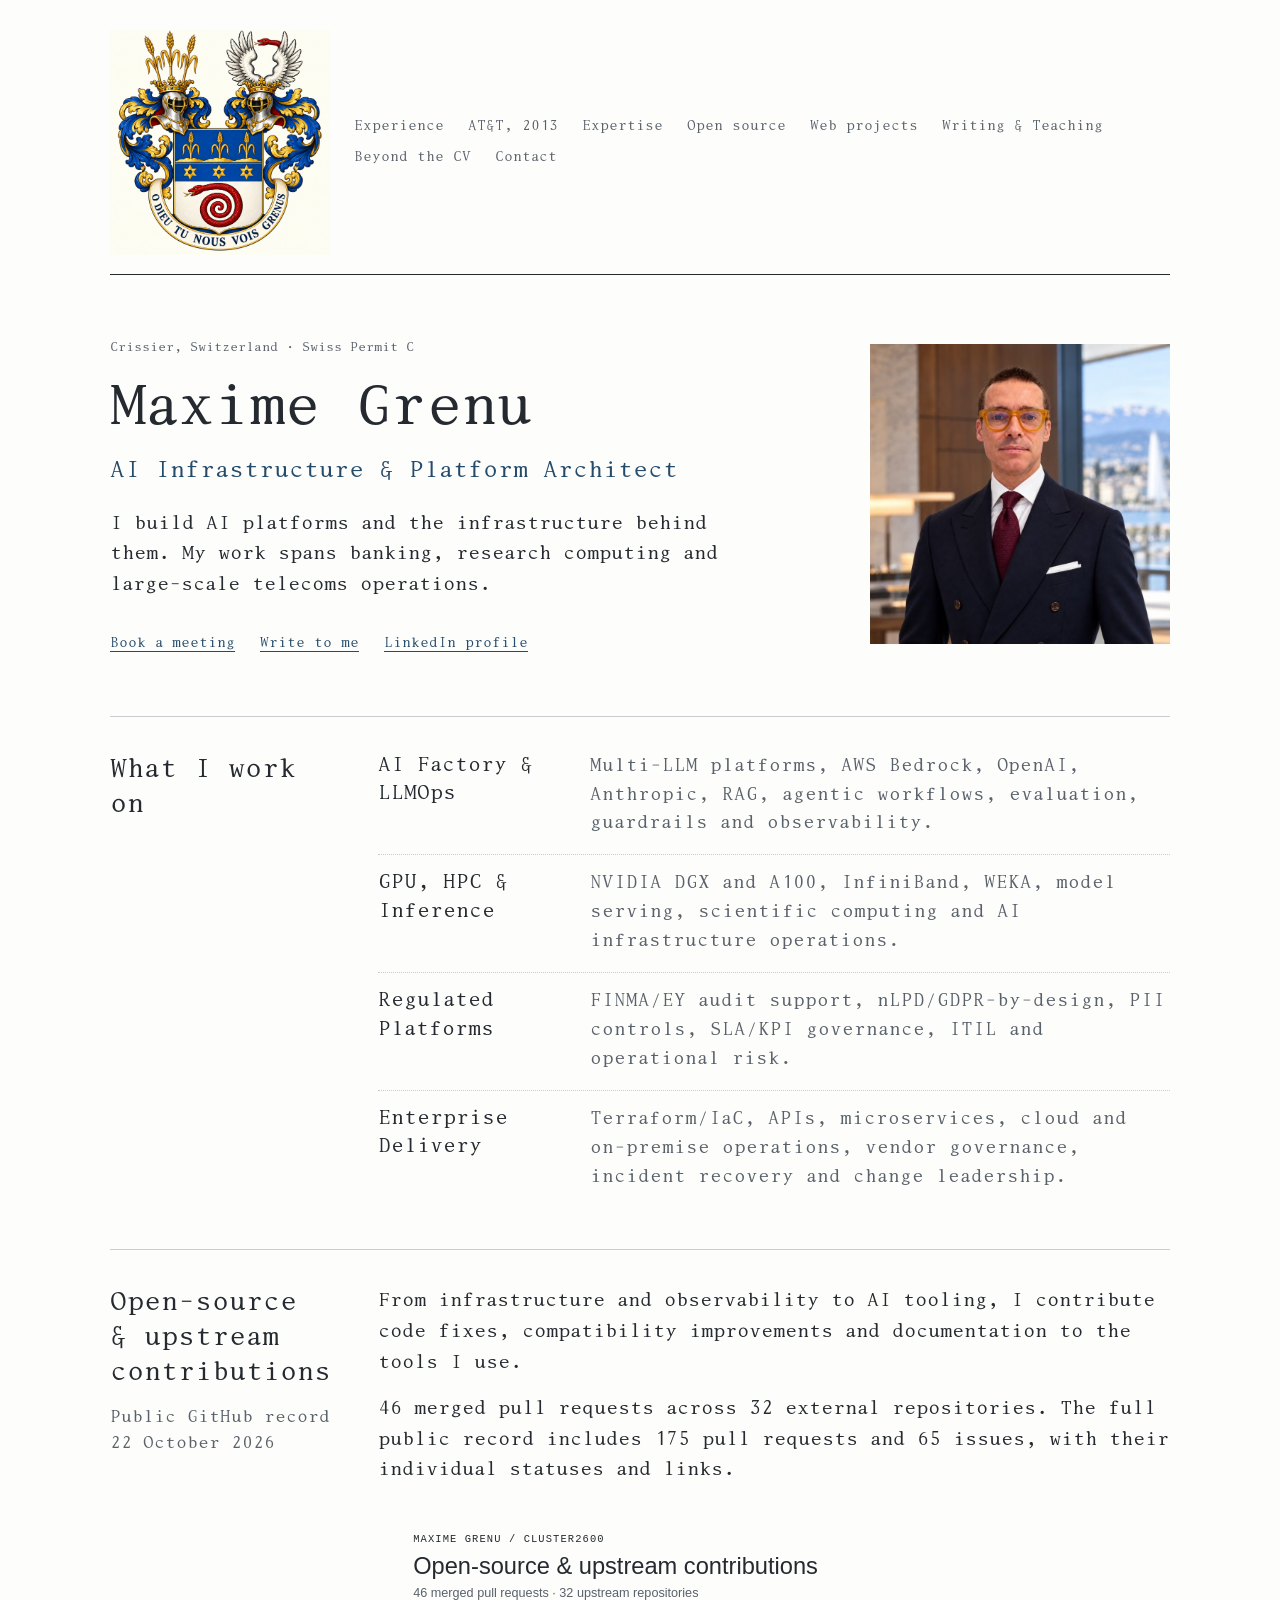
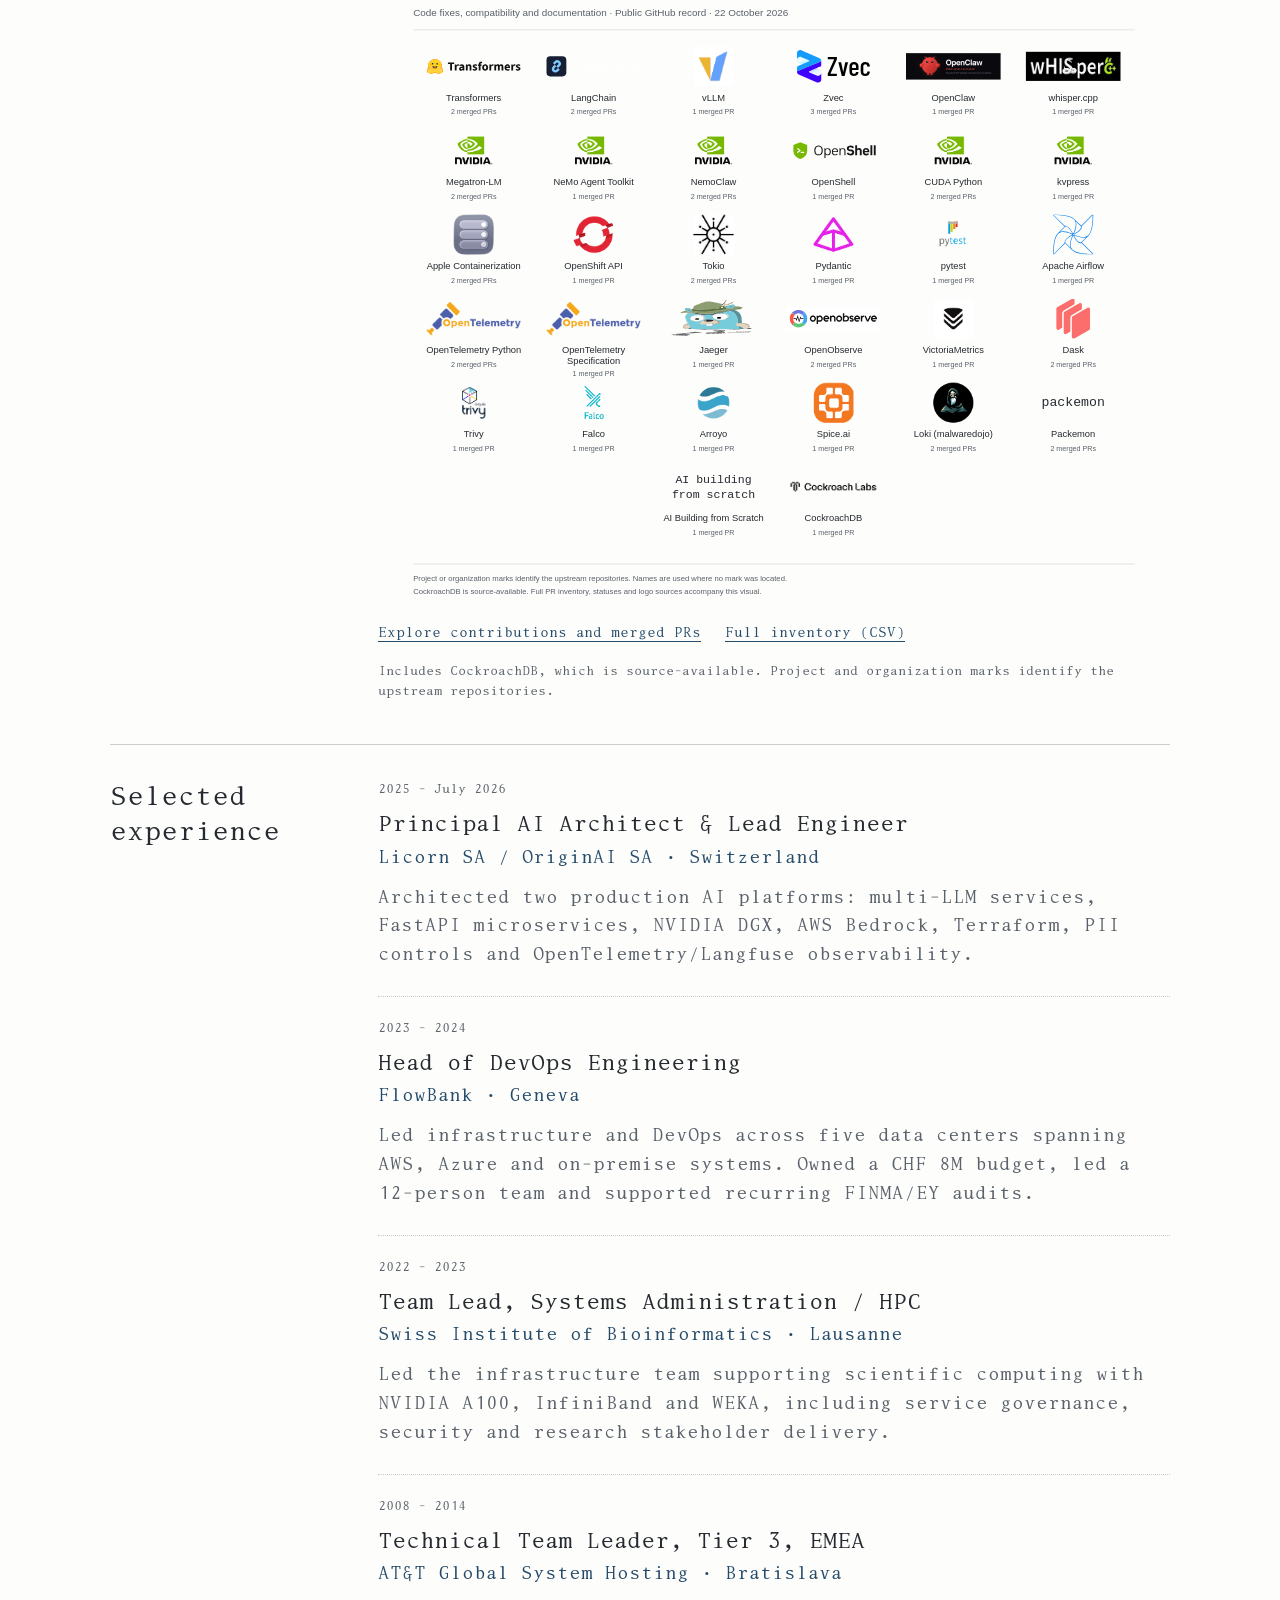
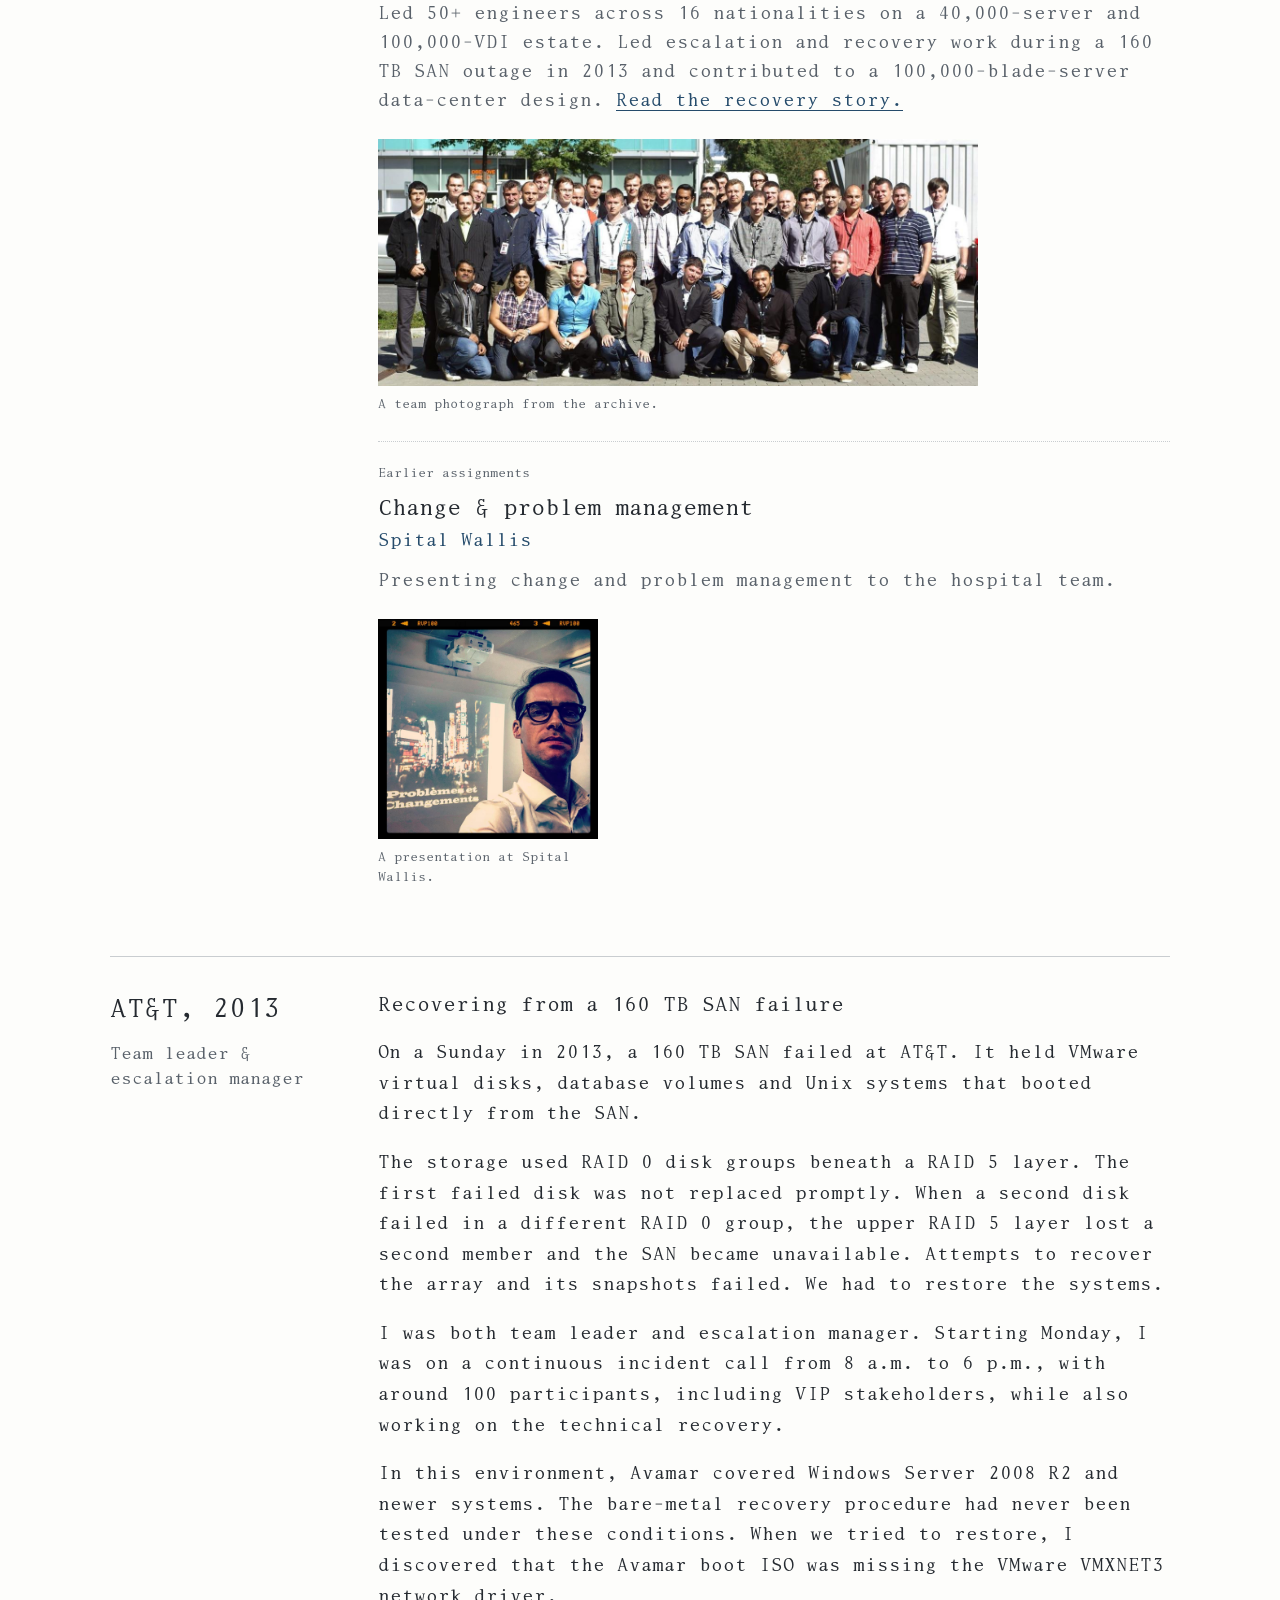
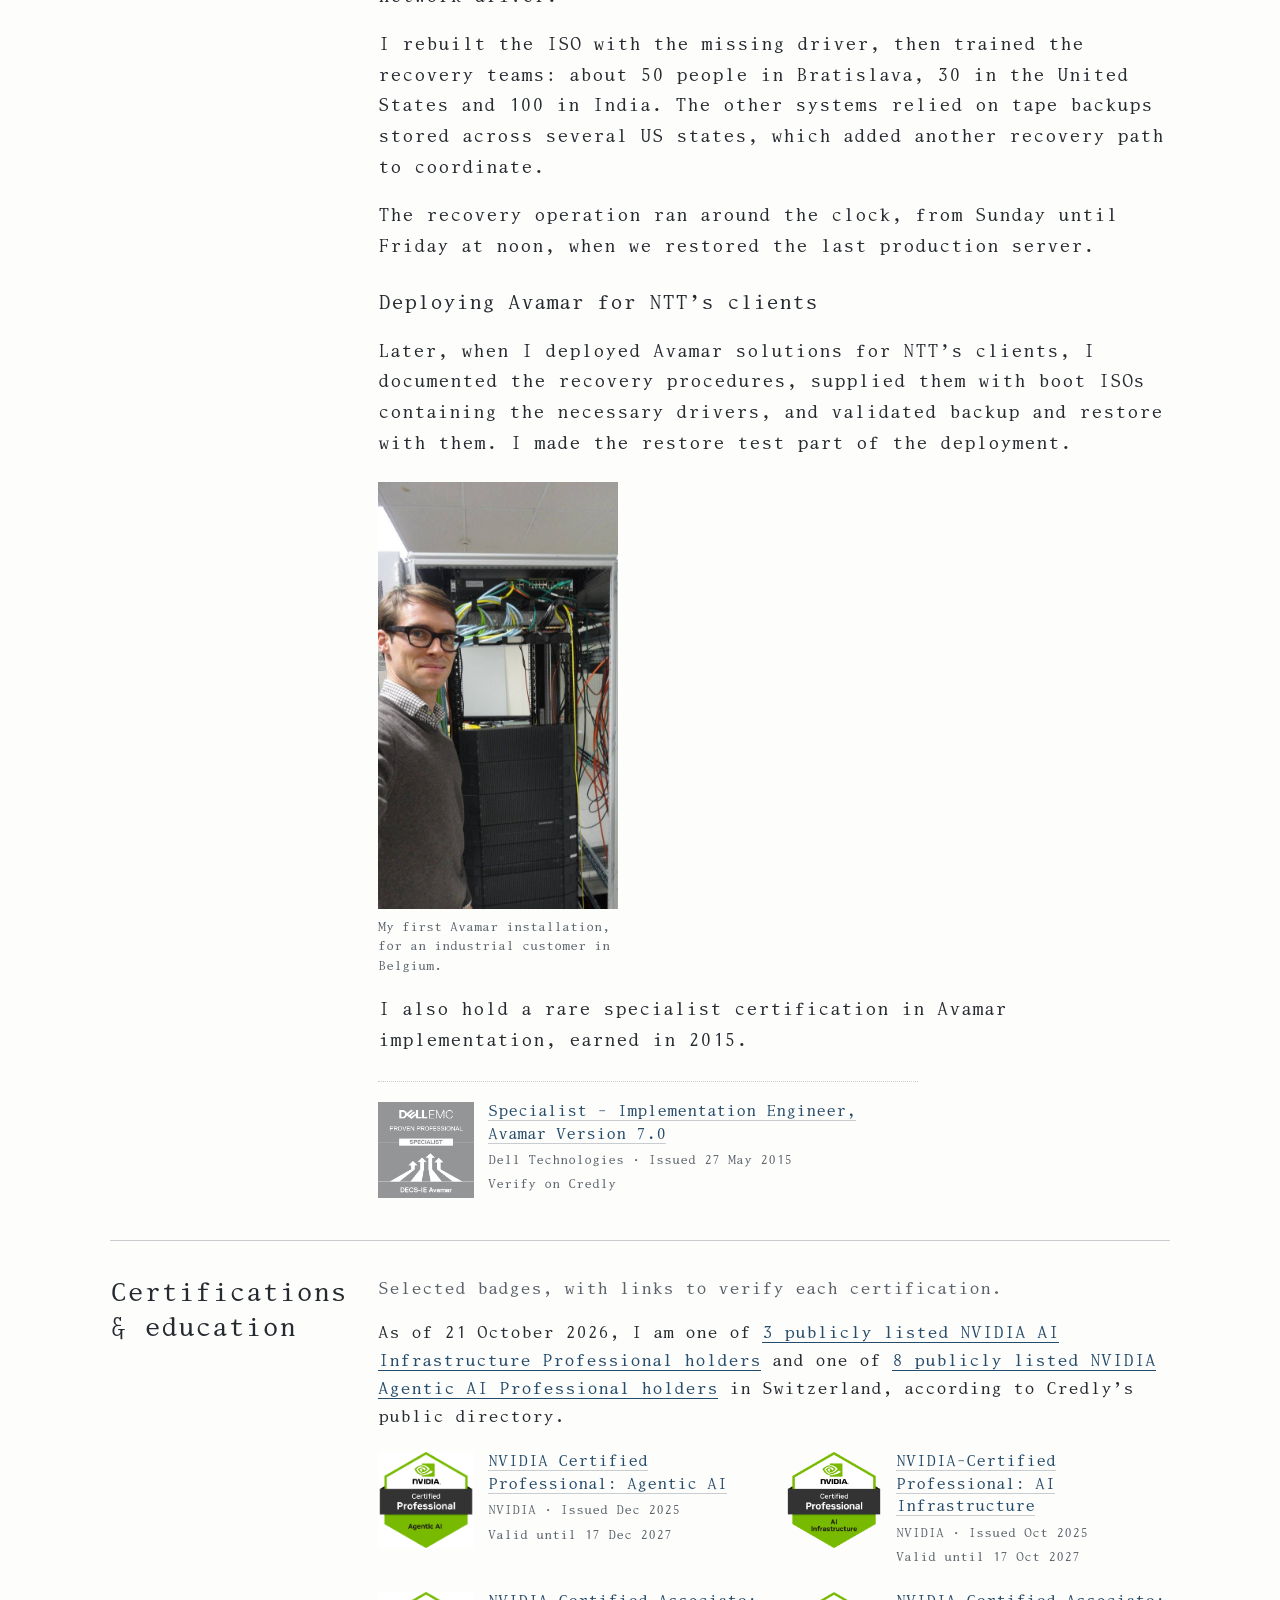
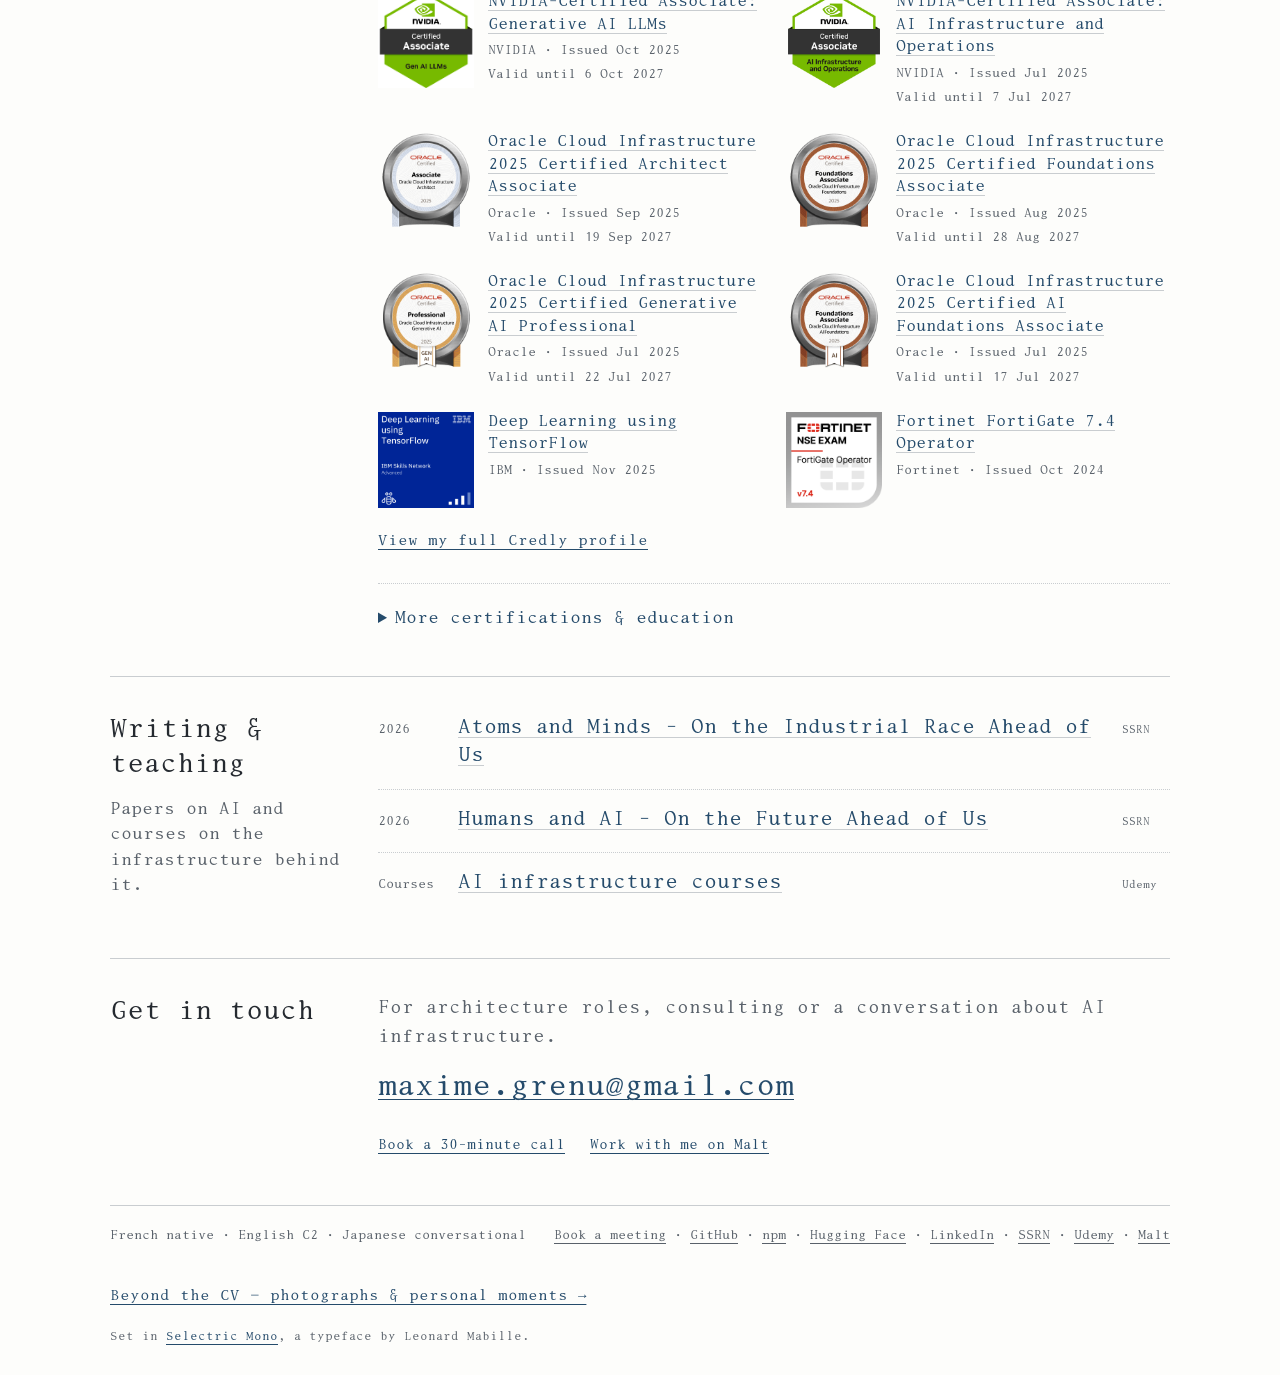
==== index.html @ 84fe4537 "Publish open-source contribution visual and linked inventory" ====
<!doctype html>
<html lang="en">
  <head>
    <meta charset="utf-8" />
    <meta name="viewport" content="width=device-width, initial-scale=1" />
    <meta name="description" content="Maxime Grenu - AI infrastructure and platform architect based in Switzerland." />
    <meta property="og:title" content="Maxime Grenu | AI Infrastructure &amp; Platform Architect" />
    <meta property="og:description" content="Sovereign AI, GPU/HPC, regulated cloud and critical infrastructure." />
    <meta property="og:image" content="https://cluster2600.github.io/assets/maxime-grenu.jpeg" />
    <meta property="og:url" content="https://cluster2600.github.io/" />
    <meta name="twitter:card" content="summary_large_image" />
    <title>Maxime Grenu | AI Infrastructure &amp; Platform Architect</title>
    <link rel="preload" href="assets/fonts/SelectricMono.otf" as="font" type="font/otf" crossorigin />
    <link rel="stylesheet" href="styles.css?v=opensource-22" />
  </head>
  <body>
    <a class="skip-link" href="#top">Skip to content</a>
    <header class="site-header">
      <a class="header-arms" href="#top" aria-label="Maxime Grenu home">
        <img src="assets/grenus-family-arms.png" alt="Grenus family coat of arms" width="1240" height="1269" decoding="async" />
      </a>
      <nav aria-label="Primary navigation">
        <a href="#experience">Experience</a>
        <a href="#att-2013">AT&amp;T, 2013</a>
        <a href="#expertise">Expertise</a>
        <a href="#open-source">Open source</a>
        <a href="personal.html#hobby-sites">Web projects</a>
        <a href="#writing">Writing &amp; Teaching</a>
        <a href="personal.html">Beyond the CV</a>
        <a href="#contact">Contact</a>
      </nav>
    </header>

    <main id="top">
      <section class="hero" aria-labelledby="hero-title">
        <div class="hero-copy">
          <p class="eyebrow">Crissier, Switzerland · Swiss Permit C</p>
          <h1 id="hero-title">Maxime Grenu</h1>
          <p class="role">AI Infrastructure &amp; Platform Architect</p>
          <p class="hero-statement">I build AI platforms and the infrastructure behind them. My work spans banking, research computing and large-scale telecoms operations.</p>
          <div class="hero-actions">
            <a class="button button-primary" href="https://calendar.app.google/nq6EdCauBSvmLh3BA" target="_blank" rel="noreferrer">Book a meeting</a>
            <a class="button" href="mailto:maxime.grenu@gmail.com">Write to me</a>
            <a class="button button-secondary" href="https://www.linkedin.com/in/maximegrenus" target="_blank" rel="noreferrer">LinkedIn profile</a>
          </div>
        </div>
        <figure class="hero-portrait">
          <img src="assets/maxime-grenu.jpeg" alt="Portrait of Maxime Grenu wearing yellow glasses" width="400" height="400" fetchpriority="high" />
        </figure>
      </section>

      <section id="expertise" class="expertise" aria-labelledby="expertise-title">
        <div class="section-intro">
          <h2 id="expertise-title">What I work on</h2>
        </div>
        <div class="expertise-grid">
          <article>
            <h3>AI Factory &amp; LLMOps</h3>
            <p>Multi-LLM platforms, AWS Bedrock, OpenAI, Anthropic, RAG, agentic workflows, evaluation, guardrails and observability.</p>
          </article>
          <article>
            <h3>GPU, HPC &amp; Inference</h3>
            <p>NVIDIA DGX and A100, InfiniBand, WEKA, model serving, scientific computing and AI infrastructure operations.</p>
          </article>
          <article>
            <h3>Regulated Platforms</h3>
            <p>FINMA/EY audit support, nLPD/GDPR-by-design, PII controls, SLA/KPI governance, ITIL and operational risk.</p>
          </article>
          <article>
            <h3>Enterprise Delivery</h3>
            <p>Terraform/IaC, APIs, microservices, cloud and on-premise operations, vendor governance, incident recovery and change leadership.</p>
          </article>
        </div>
      </section>

      <section id="open-source" class="open-source" aria-labelledby="open-source-title">
        <div class="section-intro">
          <h2 id="open-source-title">Open-source &amp; upstream contributions</h2>
          <p>Public GitHub record<br><time datetime="2026-10-22">22 October 2026</time></p>
        </div>
        <div class="contribution-summary">
          <p>From infrastructure and observability to AI tooling, I contribute code fixes, compatibility improvements and documentation to the tools I use.</p>
          <p><strong>46 merged pull requests across 32 external repositories.</strong> The full public record includes 175 pull requests and 65 issues, with their individual statuses and links.</p>
          <a class="contribution-visual" href="opensource/" aria-label="Explore the projects and contribution inventory">
            <img src="opensource/opensource-contributions.svg" alt="Project and organization logos for 32 upstream repositories, including NVIDIA, Transformers, LangChain, vLLM, OpenTelemetry, Dask and Apache Airflow" width="1440" height="1270" loading="lazy" decoding="async" />
          </a>
          <p class="project-links"><a href="opensource/">Explore contributions and merged PRs</a><a href="opensource/contributions.csv">Full inventory (CSV)</a></p>
          <p class="contribution-note">Includes CockroachDB, which is source-available. Project and organization marks identify the upstream repositories.</p>
        </div>
      </section>

      <section id="experience" class="experience" aria-labelledby="experience-title">
        <div class="section-intro">
          <h2 id="experience-title">Selected experience</h2>
        </div>
        <div class="timeline">
          <article class="timeline-item">
            <p class="date">2025 - <time datetime="2026-07-01">July 2026</time></p>
            <div>
              <h3>Principal AI Architect &amp; Lead Engineer</h3>
              <p class="company">Licorn SA / OriginAI SA · Switzerland</p>
              <p>Architected two production AI platforms: multi-LLM services, FastAPI microservices, NVIDIA DGX, AWS Bedrock, Terraform, PII controls and OpenTelemetry/Langfuse observability.</p>
            </div>
          </article>
          <article class="timeline-item">
            <p class="date">2023 - 2024</p>
            <div>
              <h3>Head of DevOps Engineering</h3>
              <p class="company">FlowBank · Geneva</p>
              <p>Led infrastructure and DevOps across five data centers spanning AWS, Azure and on-premise systems. Owned a CHF 8M budget, led a 12-person team and supported recurring FINMA/EY audits.</p>
            </div>
          </article>
          <article class="timeline-item">
            <p class="date">2022 - 2023</p>
            <div>
              <h3>Team Lead, Systems Administration / HPC</h3>
              <p class="company">Swiss Institute of Bioinformatics · Lausanne</p>
              <p>Led the infrastructure team supporting scientific computing with NVIDIA A100, InfiniBand and WEKA, including service governance, security and research stakeholder delivery.</p>
            </div>
          </article>
          <article class="timeline-item">
            <p class="date">2008 - 2014</p>
            <div>
              <h3>Technical Team Leader, Tier 3, EMEA</h3>
              <p class="company">AT&amp;T Global System Hosting · Bratislava</p>
              <p>Led 50+ engineers across 16 nationalities on a 40,000-server and 100,000-VDI estate. Led escalation and recovery work during a 160 TB SAN outage in 2013 and contributed to a 100,000-blade-server data-center design. <a href="#att-2013">Read the recovery story.</a></p>
              <figure class="experience-photo team-photo" id="team-photo">
                <a href="assets/team-original.webp" target="_blank" rel="noreferrer" aria-label="View the original group photograph at full size">
                  <img src="assets/team-original.webp" alt="Group photograph outdoors in front of an office building" width="1280" height="528" loading="lazy" decoding="async" />
                </a>
                <figcaption>A team photograph from the archive.</figcaption>
              </figure>
            </div>
          </article>
          <article class="timeline-item earlier-assignment">
            <p class="date">Earlier assignments</p>
            <div>
              <h3>Change &amp; problem management</h3>
              <p class="company">Spital Wallis</p>
              <p>Presenting change and problem management to the hospital team.</p>
              <figure class="experience-photo presentation-photo">
                <a href="assets/facebook/FB02317.jpg" target="_blank" rel="noreferrer" aria-label="View the Spital Wallis presentation photo at full size">
                  <img src="assets/facebook/FB02317.jpg" alt="Maxime Grenu in front of a presentation on change and problem management at Spital Wallis" width="1080" height="1080" loading="lazy" decoding="async" />
                </a>
                <figcaption>A presentation at Spital Wallis.</figcaption>
              </figure>
            </div>
          </article>
        </div>
      </section>

      <section id="att-2013" class="field-story" aria-labelledby="att-2013-title">
        <div class="section-intro">
          <h2 id="att-2013-title">AT&amp;T, 2013</h2>
          <p>Team leader &amp; escalation manager</p>
        </div>
        <article class="story-copy">
          <h3>Recovering from a 160 TB SAN failure</h3>
          <p>On a Sunday in 2013, a 160 TB SAN failed at AT&amp;T. It held VMware virtual disks, database volumes and Unix systems that booted directly from the SAN.</p>
          <p>The storage used RAID 0 disk groups beneath a RAID 5 layer. The first failed disk was not replaced promptly. When a second disk failed in a different RAID 0 group, the upper RAID 5 layer lost a second member and the SAN became unavailable. Attempts to recover the array and its snapshots failed. We had to restore the systems.</p>
          <p>I was both team leader and escalation manager. Starting Monday, I was on a continuous incident call from 8 a.m. to 6 p.m., with around 100 participants, including VIP stakeholders, while also working on the technical recovery.</p>
          <p>In this environment, Avamar covered Windows Server 2008 R2 and newer systems. The bare-metal recovery procedure had never been tested under these conditions. When we tried to restore, I discovered that the Avamar boot ISO was missing the VMware VMXNET3 network driver.</p>
          <p>I rebuilt the ISO with the missing driver, then trained the recovery teams: about 50 people in Bratislava, 30 in the United States and 100 in India. The other systems relied on tape backups stored across several US states, which added another recovery path to coordinate.</p>
          <p>The recovery operation ran around the clock, from Sunday until Friday at noon, when we restored the last production server.</p>
          <h3 id="ntt-restores">Deploying Avamar for NTT's clients</h3>
          <p>Later, when I deployed Avamar solutions for NTT's clients, I documented the recovery procedures, supplied them with boot ISOs containing the necessary drivers, and validated backup and restore with them. I made the restore test part of the deployment.</p>
          <figure class="experience-photo installation-photo">
            <a href="assets/facebook/FB03085.jpg" target="_blank" rel="noreferrer" aria-label="View the Avamar installation photo at full size">
              <img src="assets/facebook/FB03085.jpg" alt="Maxime Grenu beside the server rack during an Avamar installation" width="608" height="1080" loading="lazy" decoding="async" />
            </a>
            <figcaption>My first Avamar installation, for an industrial customer in Belgium.</figcaption>
          </figure>
          <p>I also hold a rare specialist certification in Avamar implementation, earned in 2015.</p>
          <a class="credly-badge story-credential" href="https://www.credly.com/badges/4e4ce76e-41ef-43a4-b3b8-3c1caff87598/public_url" target="_blank" rel="noreferrer">
            <img src="assets/credly/avamar-implementation-engineer-v7.png" alt="" width="352" height="352" loading="lazy" decoding="async" />
            <span>
              <strong>Specialist - Implementation Engineer, Avamar Version 7.0</strong>
              <span class="badge-meta">Dell Technologies · Issued <time datetime="2015-05-27">27 May 2015</time></span>
              <span class="badge-meta">Verify on Credly</span>
            </span>
          </a>
        </article>
      </section>

      <section id="certifications" class="credentials" aria-labelledby="credentials-title">
        <div class="section-intro">
          <h2 id="credentials-title">Certifications<br /> &amp; education</h2>
        </div>
        <div class="credentials-content">
          <p class="credly-intro">Selected badges, with links to verify each certification.</p>
          <p class="credential-context">As of <time datetime="2026-10-21">21 October 2026</time>, I am one of <a href="https://www.credly.com/organizations/nvidia/directory?filter%5Bbadge_name%5D=NVIDIA-Certified%20Professional%3A%20AI%20Infrastructure&amp;filter%5Blocation_name%5D=Switzerland" target="_blank" rel="noreferrer">3 publicly listed NVIDIA AI Infrastructure Professional holders</a> and one of <a href="https://www.credly.com/organizations/nvidia/directory?filter%5Bbadge_name%5D=NVIDIA%20Certified%20Professional%3A%20Agentic%20AI&amp;filter%5Blocation_name%5D=Switzerland" target="_blank" rel="noreferrer">8 publicly listed NVIDIA Agentic AI Professional holders</a> in Switzerland, according to Credly's public directory.</p>
          <div class="credly-preview">
            <a class="credly-badge" href="https://www.credly.com/badges/7a7361c0-63ee-4821-a19b-f40af6503dfc/public_url" target="_blank" rel="noreferrer">
              <img src="assets/credly/agentic-ai.png" alt="" width="917" height="917" loading="lazy" decoding="async" />
              <span>
                <strong>NVIDIA Certified Professional: Agentic AI</strong>
                <span class="badge-meta">NVIDIA · Issued <time datetime="2025-12-17">Dec 2025</time></span>
                  <span class="badge-meta">Valid until <time datetime="2027-12-17">17 Dec 2027</time></span>
              </span>
            </a>
            <a class="credly-badge" href="https://www.credly.com/badges/1c537aae-3d2f-4c3a-a27d-c77247a5c2f5/public_url" target="_blank" rel="noreferrer">
              <img src="assets/credly/ai-infrastructure.png" alt="" width="600" height="600" loading="lazy" decoding="async" />
              <span>
                <strong>NVIDIA-Certified Professional: AI Infrastructure</strong>
                <span class="badge-meta">NVIDIA · Issued <time datetime="2025-10-17">Oct 2025</time></span>
                  <span class="badge-meta">Valid until <time datetime="2027-10-17">17 Oct 2027</time></span>
              </span>
            </a>
            <a class="credly-badge" href="https://www.credly.com/badges/cd26c384-1953-4bd6-a91e-7ea21f240fa3/public_url" target="_blank" rel="noreferrer">
              <img src="assets/credly/generative-ai-llms.png" alt="" width="917" height="917" loading="lazy" decoding="async" />
              <span>
                <strong>NVIDIA-Certified Associate: Generative AI LLMs</strong>
                <span class="badge-meta">NVIDIA · Issued <time datetime="2025-10-06">Oct 2025</time></span>
                  <span class="badge-meta">Valid until <time datetime="2027-10-06">6 Oct 2027</time></span>
              </span>
            </a>
            <a class="credly-badge" href="https://www.credly.com/badges/5468cd50-2a3c-4efe-a0ac-1ae0551be501/public_url" target="_blank" rel="noreferrer">
              <img src="assets/credly/ai-infrastructure-operations.png" alt="" width="600" height="600" loading="lazy" decoding="async" />
              <span>
                <strong>NVIDIA-Certified Associate: AI Infrastructure and Operations</strong>
                <span class="badge-meta">NVIDIA · Issued <time datetime="2025-07-07">Jul 2025</time></span>
                  <span class="badge-meta">Valid until <time datetime="2027-07-07">7 Jul 2027</time></span>
              </span>
            </a>
            <a class="credly-badge oracle-badge" href="https://catalog-education.oracle.com/pls/certview/sharebadge?id=FC1596CD8F84E027070AF5FF3A176BDA4F98D1BAAC31AB0B42E7E18AC9B861F4" target="_blank" rel="noreferrer">
              <img src="assets/oracle/oci-2025-architect-associate.png" alt="" width="552" height="276" loading="lazy" decoding="async" />
              <span>
                <strong>Oracle Cloud Infrastructure 2025 Certified Architect Associate</strong>
                <span class="badge-meta">Oracle · Issued <time datetime="2025-09-19">Sep 2025</time></span>
                <span class="badge-meta">Valid until <time datetime="2027-09-19">19 Sep 2027</time></span>
              </span>
            </a>
            <a class="credly-badge oracle-badge" href="https://catalog-education.oracle.com/pls/certview/sharebadge?id=C0C3DF526C0CA709A7267011AAA469BB69184A7D85950497997A9286E2DF81A7" target="_blank" rel="noreferrer">
              <img src="assets/oracle/oci-2025-foundations-associate.png" alt="" width="552" height="276" loading="lazy" decoding="async" />
              <span>
                <strong>Oracle Cloud Infrastructure 2025 Certified Foundations Associate</strong>
                <span class="badge-meta">Oracle · Issued <time datetime="2025-08-28">Aug 2025</time></span>
                <span class="badge-meta">Valid until <time datetime="2027-08-28">28 Aug 2027</time></span>
              </span>
            </a>
            <a class="credly-badge oracle-badge" href="https://catalog-education.oracle.com/pls/certview/sharebadge?id=267C090A486B03387D95CCD3B6482B92E6FD97736B378EFB6F4FC8E0A3724EDD" target="_blank" rel="noreferrer">
              <img src="assets/oracle/oci-2025-generative-ai-professional.png" alt="" width="552" height="276" loading="lazy" decoding="async" />
              <span>
                <strong>Oracle Cloud Infrastructure 2025 Certified Generative AI Professional</strong>
                <span class="badge-meta">Oracle · Issued <time datetime="2025-07-22">Jul 2025</time></span>
                <span class="badge-meta">Valid until <time datetime="2027-07-22">22 Jul 2027</time></span>
              </span>
            </a>
            <a class="credly-badge oracle-badge" href="https://catalog-education.oracle.com/ords/certview/sharebadge?id=E410488D32C8B118C4498A3C12931D69C7AEC8D7CDEBF0A0DC1D277AEDE020EA" target="_blank" rel="noreferrer">
              <img src="assets/oracle/oci-2025-ai-foundations-associate.png" alt="" width="552" height="276" loading="lazy" decoding="async" />
              <span>
                <strong>Oracle Cloud Infrastructure 2025 Certified AI Foundations Associate</strong>
                <span class="badge-meta">Oracle · Issued <time datetime="2025-07-17">Jul 2025</time></span>
                <span class="badge-meta">Valid until <time datetime="2027-07-17">17 Jul 2027</time></span>
              </span>
            </a>
            <a class="credly-badge" href="https://www.credly.com/badges/6c0060e1-e00e-4b06-a88e-6ec18a6d58cf/public_url" target="_blank" rel="noreferrer">
              <img src="assets/credly/deep-learning-tensorflow.png" alt="" width="1080" height="1080" loading="lazy" decoding="async" />
              <span>
                <strong>Deep Learning using TensorFlow</strong>
                <span class="badge-meta">IBM · Issued <time datetime="2025-11-05">Nov 2025</time></span>
              </span>
            </a>
            <a class="credly-badge" href="https://www.credly.com/badges/db15c72d-fbb9-46f7-96ab-b2ad6a1a78d5/public_url" target="_blank" rel="noreferrer">
              <img src="assets/credly/fortigate-operator.png" alt="" width="2000" height="2000" loading="lazy" decoding="async" />
              <span>
                <strong>Fortinet FortiGate 7.4 Operator</strong>
                <span class="badge-meta">Fortinet · Issued <time datetime="2024-10-09">Oct 2024</time></span>
              </span>
            </a>
          </div>
          <a class="credly-profile" href="https://www.credly.com/users/maxime-grenu/badges/credly" target="_blank" rel="noreferrer">View my full Credly profile</a>
          <details class="credential-details">
            <summary>More certifications &amp; education</summary>
            <div class="credential-group" aria-labelledby="credential-group-0">
              <h3 id="credential-group-0">AI &amp; infrastructure</h3>
              <ul>
                <li>NVIDIA Certified Professional: AI Infrastructure</li>
                <li>NVIDIA Certified Professional: Agentic AI</li>
                <li>NVIDIA AI Enterprise</li>
                <li>NVIDIA InfiniBand</li>
                <li>NVIDIA Base Command Manager</li>
              </ul>
            </div>
            <div class="credential-group" aria-labelledby="credential-group-1">
              <h3 id="credential-group-1">Cloud &amp; governance</h3>
              <ul>
                <li>Microsoft AI Transformation Leader</li>
                <li>Azure AI Fundamentals</li>
                <li>OCI Generative AI Professional</li>
                <li>OCI Architect Associate</li>
                <li>Securiti AI Security &amp; Governance</li>
              </ul>
            </div>
            <div class="credential-group" aria-labelledby="credential-group-2">
              <h3 id="credential-group-2">Operations</h3>
              <ul>
                <li><a href="https://www.credly.com/badges/4e4ce76e-41ef-43a4-b3b8-3c1caff87598/public_url" target="_blank" rel="noreferrer">Specialist - Implementation Engineer, Avamar Version 7.0</a> · 2015</li>
                <li>WEKA Xpert</li>
                <li>Fortinet Certified Associate Cybersecurity <span class="credential-status">Expired October 2026</span></li>
                <li>ITIL Foundation</li>
                <li>VMware Certified Associate 6 - Data Center Virtualization <span class="credential-status">Expired June 2026</span></li>
              </ul>
            </div>
            <div class="credential-group">
              <h3>Education</h3>
              <p>BTS in Information Technology<br />CESI, France &middot; Bac+2 technical diploma</p>
            </div>
          </details>
        </div>
      </section>

      <section id="writing" class="writing" aria-labelledby="writing-title">
        <div class="section-intro">
          <h2 id="writing-title">Writing &amp; teaching</h2>
          <p>Papers on AI and courses on the infrastructure behind it.</p>
        </div>
        <div class="publication-list">
          <a href="https://doi.org/10.2139/ssrn.6861338" target="_blank" rel="noreferrer">
            <span>2026</span><strong>Atoms and Minds - On the Industrial Race Ahead of Us</strong><em>SSRN</em>
          </a>
          <a href="https://doi.org/10.2139/ssrn.6313118" target="_blank" rel="noreferrer">
            <span>2026</span><strong>Humans and AI - On the Future Ahead of Us</strong><em>SSRN</em>
          </a>
          <a href="https://www.udemy.com/user/maxime-grenu/" target="_blank" rel="noreferrer">
            <span>Courses</span><strong>AI infrastructure courses</strong><em>Udemy</em>
          </a>
        </div>
      </section>
    </main>

    <footer id="contact">
      <div class="section-intro"><h2>Get in touch</h2></div>
      <div class="contact-content">
      <p>For architecture roles, consulting or a conversation about AI infrastructure.</p>
      <a class="footer-email" href="mailto:maxime.grenu@gmail.com">maxime.grenu@gmail.com</a>
      <div class="hero-actions footer-booking">
        <a class="button button-primary" href="https://calendar.app.google/nq6EdCauBSvmLh3BA" target="_blank" rel="noreferrer">Book a 30-minute call</a>
        <a class="button button-secondary" href="https://en.malt.ch/profile/maximegrenu" target="_blank" rel="noreferrer">Work with me on Malt</a>
      </div>
      </div>
      <div class="footer-meta">
        <span>French native · English C2 · Japanese conversational</span>
        <span><a href="https://calendar.app.google/nq6EdCauBSvmLh3BA" target="_blank" rel="noreferrer">Book a meeting</a> · <a href="https://github.com/cluster2600" target="_blank" rel="noreferrer">GitHub</a> · <a href="https://www.npmjs.com/~cluster2600" target="_blank" rel="noreferrer">npm</a> · <a href="https://huggingface.co/cluster2600" target="_blank" rel="noreferrer">Hugging Face</a> · <a href="https://www.linkedin.com/in/maximegrenus" target="_blank" rel="noreferrer">LinkedIn</a> · <a href="https://papers.ssrn.com/sol3/cf_dev/AbsByAuth.cfm?per_id=10532377" target="_blank" rel="noreferrer">SSRN</a> · <a href="https://www.udemy.com/user/maxime-grenu/" target="_blank" rel="noreferrer">Udemy</a> · <a href="https://en.malt.ch/profile/maximegrenu" target="_blank" rel="noreferrer">Malt</a></span>
      </div>
      <p class="personal-link"><a href="personal.html">Beyond the CV — photographs &amp; personal moments &rarr;</a></p>
      <p class="colophon">Set in <a href="https://github.com/cluster2600/selectric" target="_blank" rel="noreferrer">Selectric Mono</a>, a typeface by Leonard Mabille.</p>
    </footer>
  </body>
</html>
---- styles.css ----
@font-face {
  font-family: "Selectric Mono";
  src: url("assets/fonts/SelectricMono.otf") format("opentype");
  font-style: normal;
  font-weight: 400;
  font-display: swap;
}
:root {
  --ink: #252a30;
  --muted: #59616a;
  --line: #c9cdd0;
  --paper: #fdfdfb;
  --accent: #254b6b;
  --mono: "Selectric Mono", "Courier New", monospace;
}
* { box-sizing: border-box; }
body {
  margin: 0;
  padding: 0 36px;
  background: var(--paper);
  color: var(--ink);
  font-family: var(--mono);
  font-size: 18px;
  line-height: 1.7;
}
a {
  color: var(--accent);
  text-underline-offset: 4px;
  text-decoration-thickness: 1px;
}
a:hover { color: var(--ink); }
a:focus-visible { outline: 2px solid var(--accent); outline-offset: 5px; }
::selection { background: #dce8ef; }
h1, h2, h3, p, figure { margin: 0; }
h1, h2, h3, strong { font-weight: 400; }
.site-header, main, footer { width: 100%; max-width: 1060px; margin-inline: auto; }
.site-header {
  display: flex;
  align-items: center;
  justify-content: space-between;
  gap: 24px;
  padding: 30px 0 19px;
  border-bottom: 1px solid var(--ink);
  font-family: var(--mono);
  font-size: 13px;
}
.header-arms { display: block; flex: none; }
.header-arms img { display: block; width: 220px; height: auto; }
nav { display: flex; flex-wrap: wrap; gap: 8px 24px; }
nav a { color: var(--muted); text-decoration: none; }
nav a:hover { text-decoration: underline; }
.hero {
  display: grid;
  grid-template-columns: minmax(0, 1fr) 300px;
  gap: 72px;
  align-items: start;
  padding: 64px 0 54px;
}
.eyebrow, .date, .hero-portrait figcaption, .publication-list span, .publication-list em {
  font-family: var(--mono);
  color: var(--muted);
  font-size: 12px;
  line-height: 1.65;
}
.eyebrow { margin-bottom: 19px; }
h1 { font-family: var(--mono); font-size: clamp(36px, 4.5vw, 54px); line-height: 1.2; letter-spacing: -1.6px; }
.role { margin: 13px 0 22px; font-size: 22px; color: var(--accent); line-height: 1.4; }
.hero-statement { max-width: 620px; }
.hero-actions { display: flex; flex-wrap: wrap; gap: 12px 25px; margin-top: 26px; }
.button { display: inline-block; padding: 6px 0; font-family: var(--mono); font-size: 13px; line-height: 1.8; }
.hero-portrait { padding-top: 5px; }
.hero-portrait img { display: block; width: 100%; height: auto; aspect-ratio: 1; object-fit: cover; }
.hero-portrait figcaption { margin-top: 9px; font-size: 10px; }
main > section:not(.hero), footer {
  display: grid;
  grid-template-columns: 230px minmax(0, 1fr);
  gap: 38px;
  border-top: 1px solid var(--line);
  padding: 36px 0 42px;
}
.section-intro h2 { font-size: 25px; line-height: 1.4; max-width: 220px; }
.section-intro > p { margin-top: 15px; color: var(--muted); font-size: 16px; line-height: 1.6; }
.expertise-grid article { display: grid; grid-template-columns: 190px minmax(0, 1fr); gap: 22px; padding: 15px 0; }
.expertise-grid article:first-child { padding-top: 0; }
.expertise-grid article + article { border-top: 1px dotted var(--line); }
h3 { font-size: 19px; line-height: 1.5; }
.expertise-grid p { color: var(--muted); font-size: 17px; }
.timeline-item { padding: 23px 0 25px; }
.project-list { min-width: 0; }
.project-preview { display: block; margin-top: 20px; border: 1px solid var(--line); }
.project-preview img { display: block; width: 100%; height: auto; }
.project-illustration figcaption { margin-top: 8px; color: var(--muted); font-size: 12px; line-height: 1.6; }
.live-preview { margin-top: 16px; }
.live-preview summary { width: fit-content; cursor: pointer; color: var(--accent); font-size: 13px; }
.live-preview summary:focus-visible { outline: 2px solid var(--accent); outline-offset: 5px; }
.hobby-projects article + article { margin-top: 32px; padding-top: 32px; }
.project-list article + article { margin-top: 26px; padding-top: 26px; border-top: 1px dotted var(--line); }
.project-list h3 { font-size: 21px; overflow-wrap: anywhere; }
.project-list article > p { margin-top: 12px; color: var(--muted); font-size: 17px; }
.project-list article > .project-stack { font-size: 12px; }
.project-links { display: flex; flex-wrap: wrap; gap: 8px 24px; margin-top: 15px; font-size: 13px; }
.timeline-item:first-child { padding-top: 0; }
.timeline-item + .timeline-item { border-top: 1px dotted var(--line); }
.date { margin-bottom: 9px; }
.timeline-item h3 { font-size: 21px; }
.company { color: var(--accent); margin: 3px 0 11px; font-size: 17px; }
.timeline-item div > p:not(.company) { color: var(--muted); font-size: 17px; }
.experience-photo { margin-top: 22px; max-width: 600px; }
.experience-photo a { display: block; }
.experience-photo img { display: block; width: 100%; height: auto; }
.experience-photo figcaption { margin-top: 10px; font-size: 12px; line-height: 1.65; color: var(--muted); }
.presentation-photo { max-width: 220px; }
.installation-photo { max-width: 240px; }
.personal-link { grid-column: 1 / -1; font-size: 14px; }
.personal-page main > .personal-intro { display: block; padding-block: 46px; border-top: 0; }
.personal-intro h1 { font-size: clamp(32px, 4vw, 44px); }
.personal-intro > p:not(.eyebrow) { margin-top: 20px; max-width: 700px; font-size: 18px; }
.personal-intro .button { margin-top: 16px; }
.archive-grid { columns: 3; column-gap: 24px; min-width: 0; }
.archive-photo { break-inside: avoid; margin-bottom: 28px; }
.archive-photo a { display: block; }
.archive-photo img { display: block; width: 100%; height: auto; }
.archive-photo figcaption { margin-top: 10px; color: var(--muted); font-size: 13px; line-height: 1.65; }
.archive-number { color: var(--accent); }
.personal-footer .colophon { margin-top: 0; }
.story-copy { min-width: 0; }
.story-copy > p { margin-top: 18px; font-size: 17px; line-height: 1.8; }
.story-copy h3:not(:first-child) { margin-top: 28px; }
.story-credential { margin-top: 24px; padding-top: 20px; border-top: 1px dotted var(--line); max-width: 540px; }
.team-photo { grid-column: 1 / -1; }
.team-photo a { display: block; }
.team-photo img { display: block; width: 100%; height: auto; }
.picture-carousel { min-width: 0; width: 100%; max-width: 540px; }
.carousel-viewport { display: flex; overflow-x: auto; scroll-snap-type: x mandatory; overscroll-behavior-x: contain; border: 1px solid var(--line); }
.picture-carousel.is-enhanced .carousel-viewport { display: block; overflow: hidden; scroll-snap-type: none; touch-action: pan-y pinch-zoom; }
.picture-carousel.is-enhanced .carousel-viewport::-webkit-scrollbar { display: none; }
.carousel-slide { flex: 0 0 100%; min-width: 0; scroll-snap-align: start; }
.carousel-slide img { display: block; width: 100%; height: auto; }
.carousel-viewport:focus-visible, .picture-carousel button:focus-visible { outline: 2px solid var(--accent); outline-offset: 4px; }
.carousel-controls[hidden] { display: none; }
.carousel-controls { margin-bottom: 16px; }
.carousel-toolbar { display: flex; align-items: center; justify-content: space-between; gap: 12px; margin-bottom: 12px; }
.carousel-playback { display: flex; align-items: center; gap: 12px; }
.carousel-playback button { padding-inline: 10px; }
.picture-carousel button { min-width: 44px; min-height: 44px; border: 1px solid var(--line); background: transparent; color: var(--ink); font: inherit; font-size: 14px; cursor: pointer; }
.picture-carousel button:hover:not(:disabled) { border-color: var(--ink); }
.picture-carousel button:disabled { opacity: .35; cursor: default; }
.carousel-status { color: var(--muted); font-size: 13px; }
.carousel-story { margin-top: 16px; font-size: 16px; line-height: 1.65; }
.carousel-pages { position: relative; display: flex; gap: 6px; max-width: 100%; overflow-x: auto; overscroll-behavior-x: contain; scrollbar-width: thin; padding: 4px; }
.carousel-pages button { flex: 0 0 72px; min-width: 72px; height: 64px; border: 2px solid transparent; padding: 3px; }
.carousel-pages button img { display: block; width: 100%; height: 100%; object-fit: contain; }
.carousel-pages button[aria-current] { border-color: var(--accent); background: #e8edf0; }
.carousel-links { display: flex; flex-wrap: wrap; gap: 8px 24px; margin-top: 12px; font-size: 12px; }
.event-gallery { display: grid; grid-template-columns: repeat(3, minmax(0, 1fr)); gap: 24px; align-items: start; min-width: 0; }
.event-photo { min-width: 0; }
.event-photo a { display: block; }
.event-photo img { display: block; width: 100%; height: auto; }
.event-photo figcaption { margin-top: 12px; color: var(--muted); font-size: 15px; line-height: 1.6; }
.credly-intro { font-size: 16px; color: var(--muted); }
.credential-context { margin-top: 16px; font-size: 16px; line-height: 1.75; }
.credly-preview { display: grid; grid-template-columns: repeat(2, minmax(0, 1fr)); gap: 24px; margin-top: 20px; }
.credly-badge { display: grid; grid-template-columns: 96px minmax(0, 1fr); gap: 14px; align-items: start; text-decoration: none; }
.credly-badge img { display: block; width: 96px; height: 96px; object-fit: contain; }
.oracle-badge img { object-fit: cover; }
.credly-badge strong { display: block; font-size: 15px; line-height: 1.5; text-decoration: underline; text-decoration-color: var(--line); }
.credly-badge:hover strong { text-decoration-color: currentColor; }
.badge-meta { display: block; margin-top: 5px; color: var(--muted); font-size: 12px; line-height: 1.6; }
.credly-profile { display: inline-block; margin-top: 22px; font-size: 14px; }
.credential-details { margin-top: 28px; padding-top: 22px; border-top: 1px dotted var(--line); }
.credential-details summary { color: var(--accent); font-size: 16px; cursor: pointer; }
.credential-details[open] summary { margin-bottom: 20px; }
.credential-status { display: block; margin-top: 3px; color: var(--muted); font-size: 13px; }
.credential-group + .credential-group { margin-top: 28px; padding-top: 23px; border-top: 1px dotted var(--line); }
.credential-group h3 { margin-bottom: 12px; color: var(--accent); font-size: 16px; line-height: 1.6; }
.credential-group ul { margin: 0; padding-left: 21px; }
.credential-group li { padding-left: 5px; font-size: 18px; line-height: 1.65; color: var(--ink); }
.credential-group li + li { margin-top: 10px; }
.credential-group p { font-size: 18px; line-height: 1.75; color: var(--ink); }
.publication-list a {
  display: grid;
  grid-template-columns: 64px minmax(0, 1fr) 48px;
  gap: 16px;
  align-items: baseline;
  padding: 17px 0;
  text-decoration: none;
}
.publication-list a:first-child { padding-top: 2px; }
.publication-list a + a { border-top: 1px dotted var(--line); }
.publication-list strong { font-size: 19px; line-height: 1.5; text-decoration: underline; text-underline-offset: 4px; text-decoration-color: var(--line); }
.publication-list a:hover strong { text-decoration-color: currentColor; }
.publication-list em { font-style: normal; font-size: 10px; }
footer { padding-bottom: 28px; }
.contact-content > p { font-size: 17px; color: var(--muted); margin-bottom: 13px; }
.footer-email { font-size: clamp(19px, 2.4vw, 28px); overflow-wrap: anywhere; }
.footer-booking { margin-top: 15px; }
.footer-meta { grid-column: 1 / -1; border-top: 1px solid var(--line); padding-top: 20px; margin-top: 4px; display: flex; flex-wrap: wrap; justify-content: space-between; gap: 12px 28px; color: var(--muted); font-size: 12px; }
.footer-meta a { color: var(--muted); }
.colophon { grid-column: 1 / -1; margin-top: -18px; font-size: 11px; color: var(--muted); }
.skip-link { position: absolute; top: -100px; left: 20px; padding: 10px; background: var(--paper); }
.skip-link:focus { top: 10px; }
@media (max-width: 850px) {
  body { padding-inline: 25px; }
  .hero { gap: 35px; grid-template-columns: minmax(0, 1fr) 220px; }
  main > section:not(.hero), footer { grid-template-columns: 180px minmax(0, 1fr); gap: 28px; }
  .expertise-grid article { grid-template-columns: 1fr; gap: 6px; }
  .event-gallery { grid-template-columns: repeat(2, minmax(0, 1fr)); }
  .credly-preview { grid-template-columns: 1fr; }
  .archive-grid { columns: 2; }
}
@media (max-width: 600px) {
  body { padding-inline: 21px; font-size: 18px; }
  .site-header { padding-top: 21px; display: block; }
  .header-arms img { width: 180px; }
  nav { margin-top: 15px; gap: 8px 17px; font-size: 11px; }
  .hero { padding: 34px 0; grid-template-columns: 1fr; gap: 27px; }
  h1 { letter-spacing: -1px; }
  .role { font-size: 20px; }
  .hero-portrait { width: 180px; }
  main > section:not(.hero), footer { grid-template-columns: 1fr; gap: 22px; padding: 28px 0 32px; }
  .section-intro h2 { max-width: none; font-size: 23px; }
  .section-intro h2 br { display: none; }
  .credential-group li, .credential-group p { font-size: 17px; }
  .section-intro > p { margin-top: 8px; }
  .event-gallery { grid-template-columns: 1fr; gap: 28px; }
  .archive-grid { columns: 1; }
  .archive-photo { max-width: 420px; margin-inline: auto; }
  .publication-list a { grid-template-columns: 53px minmax(0, 1fr); gap: 12px; }
  .publication-list em { grid-column: 2; }
  .footer-meta { display: block; line-height: 2; }
  .footer-meta > span { display: block; }
  .colophon { margin-top: 0; }
}

.contribution-summary > p + p { margin-top: 16px; }
.contribution-visual { display: block; margin-top: 24px; }
.contribution-visual img { display: block; width: 100%; height: auto; }
.contribution-note { margin-top: 16px; color: var(--muted); font-size: 12px; }
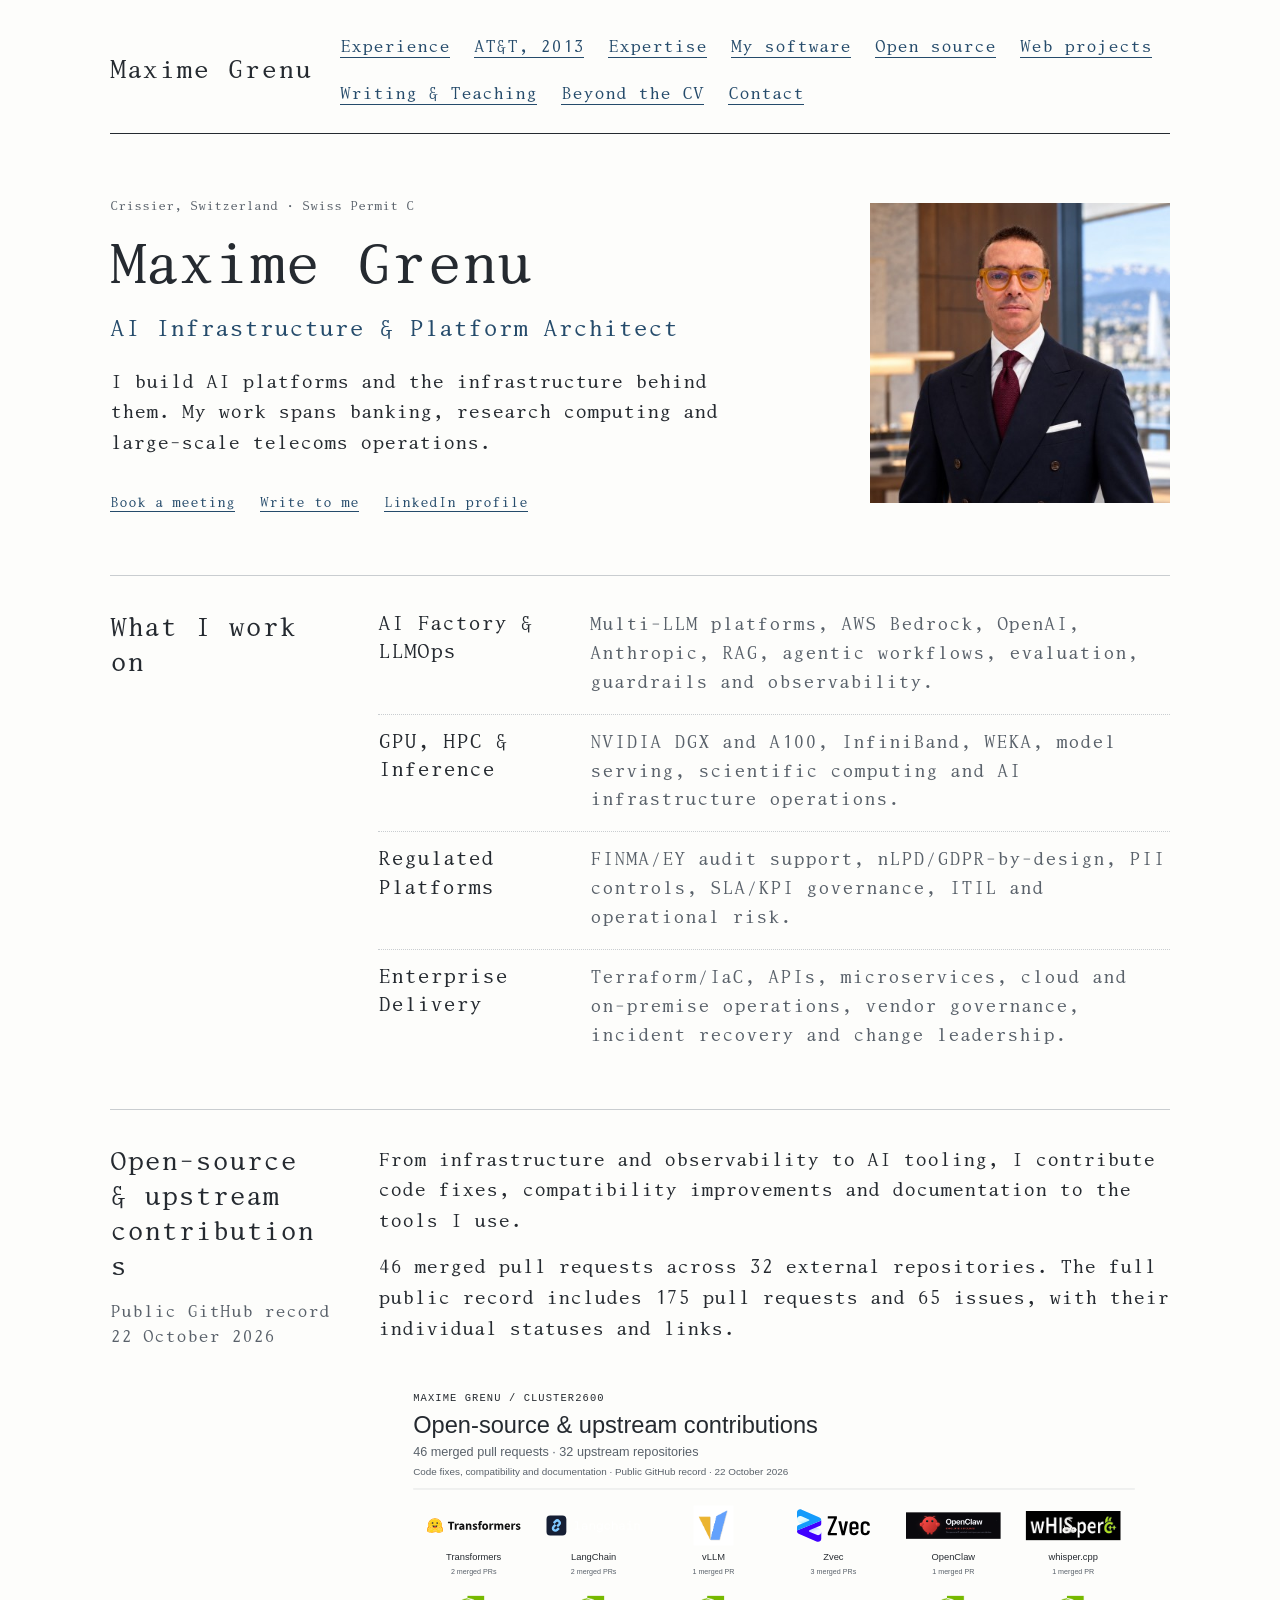
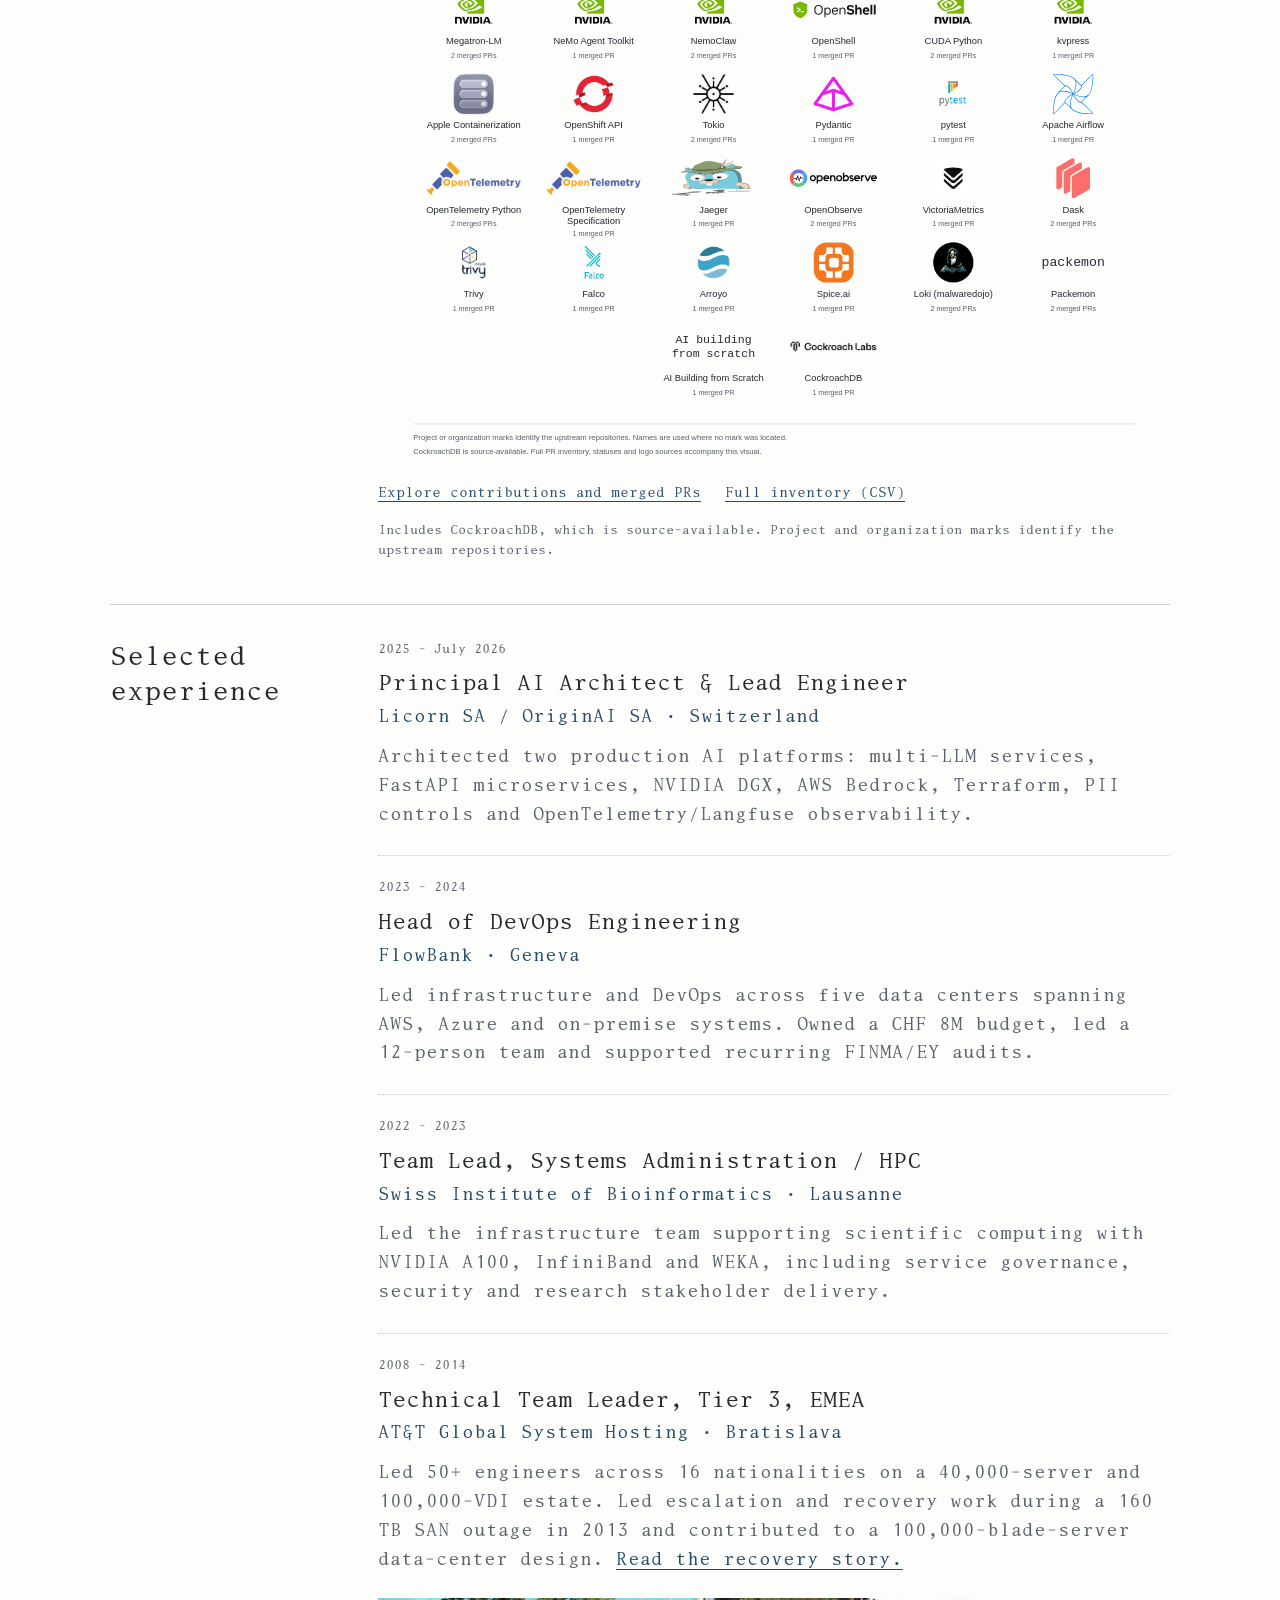
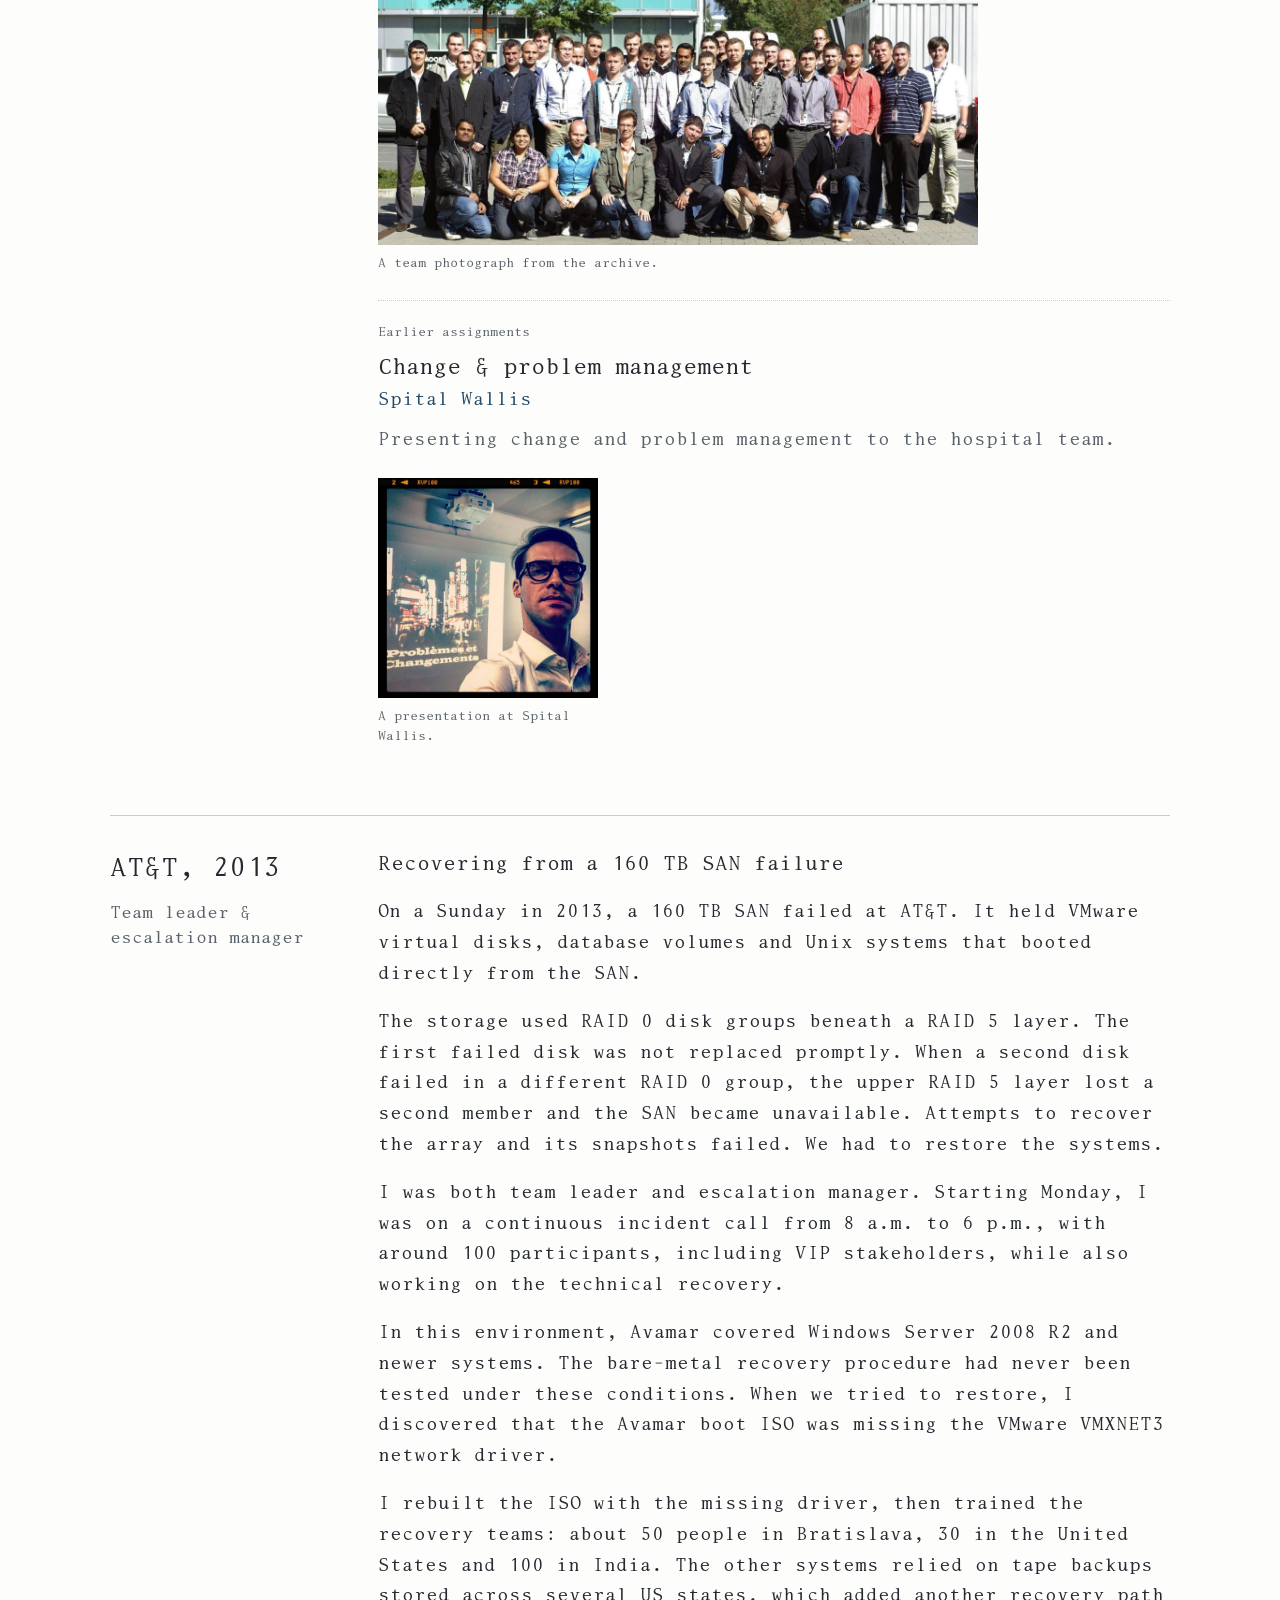
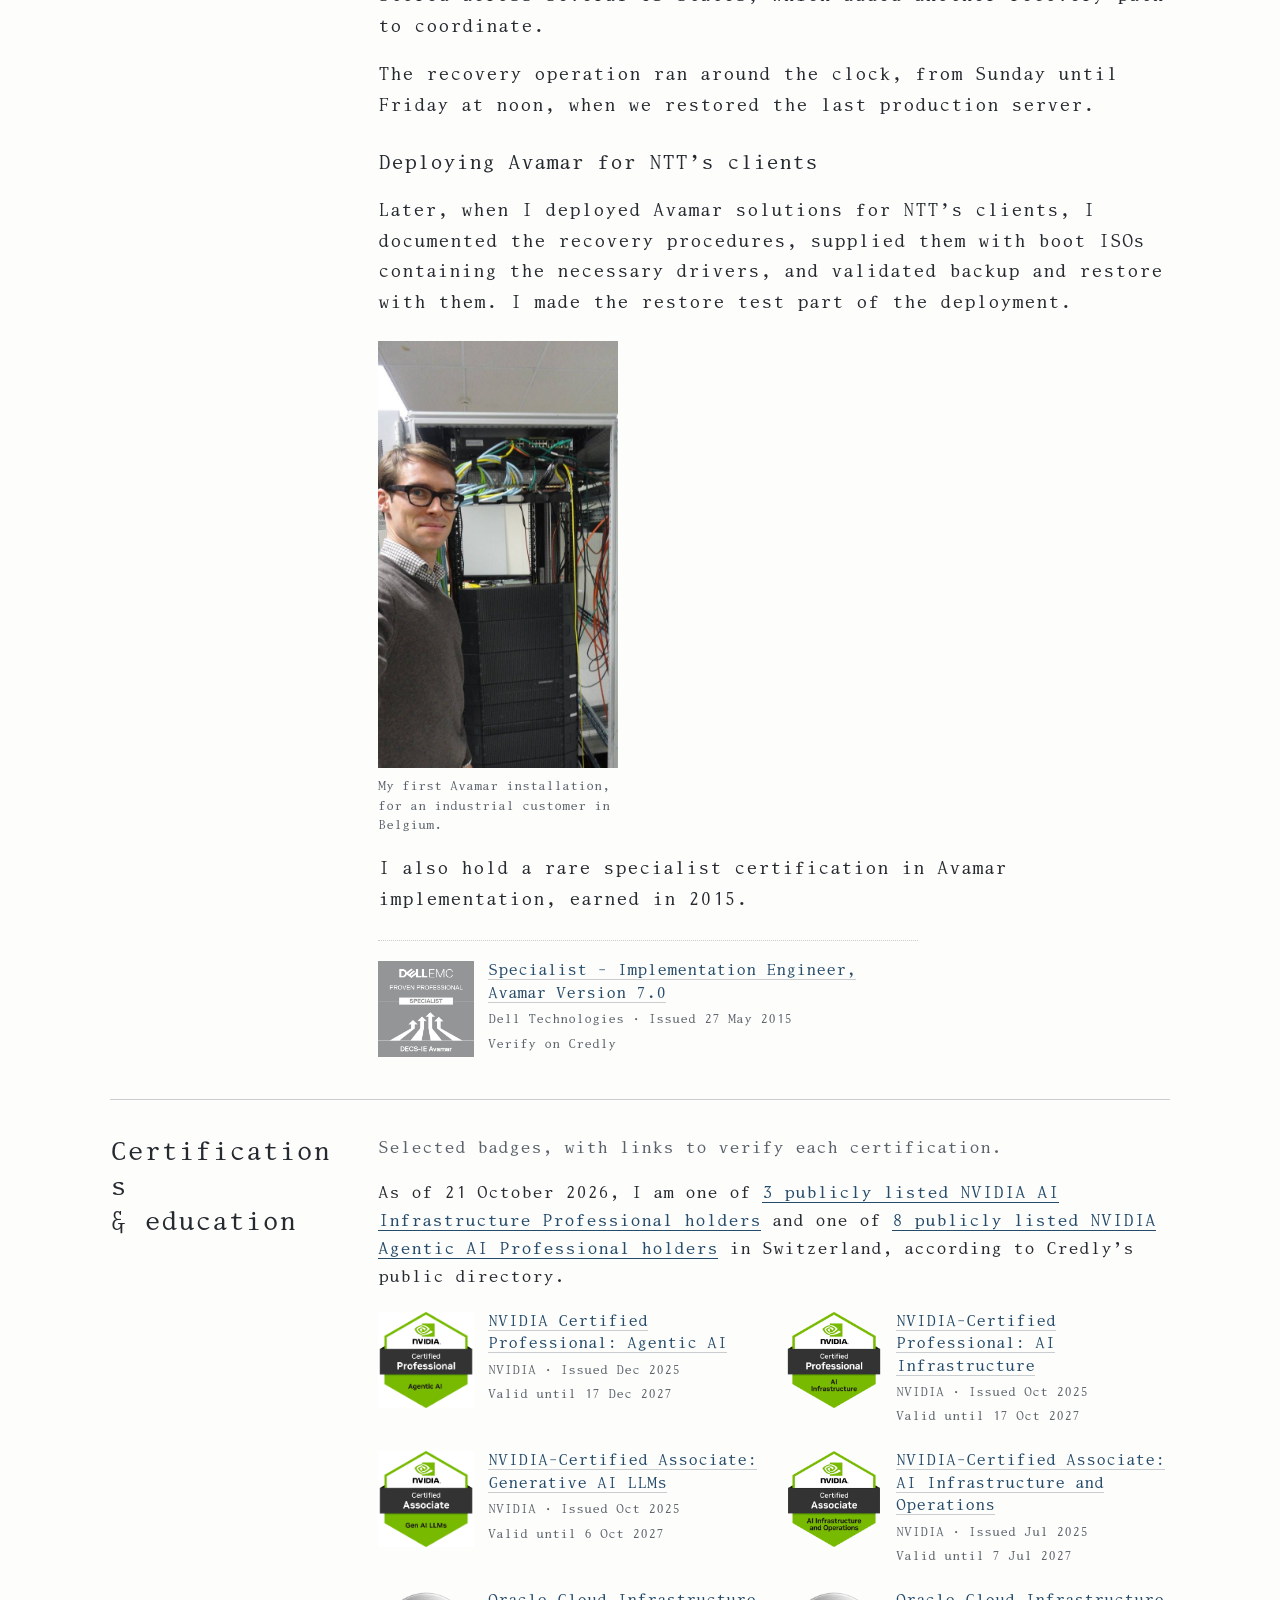
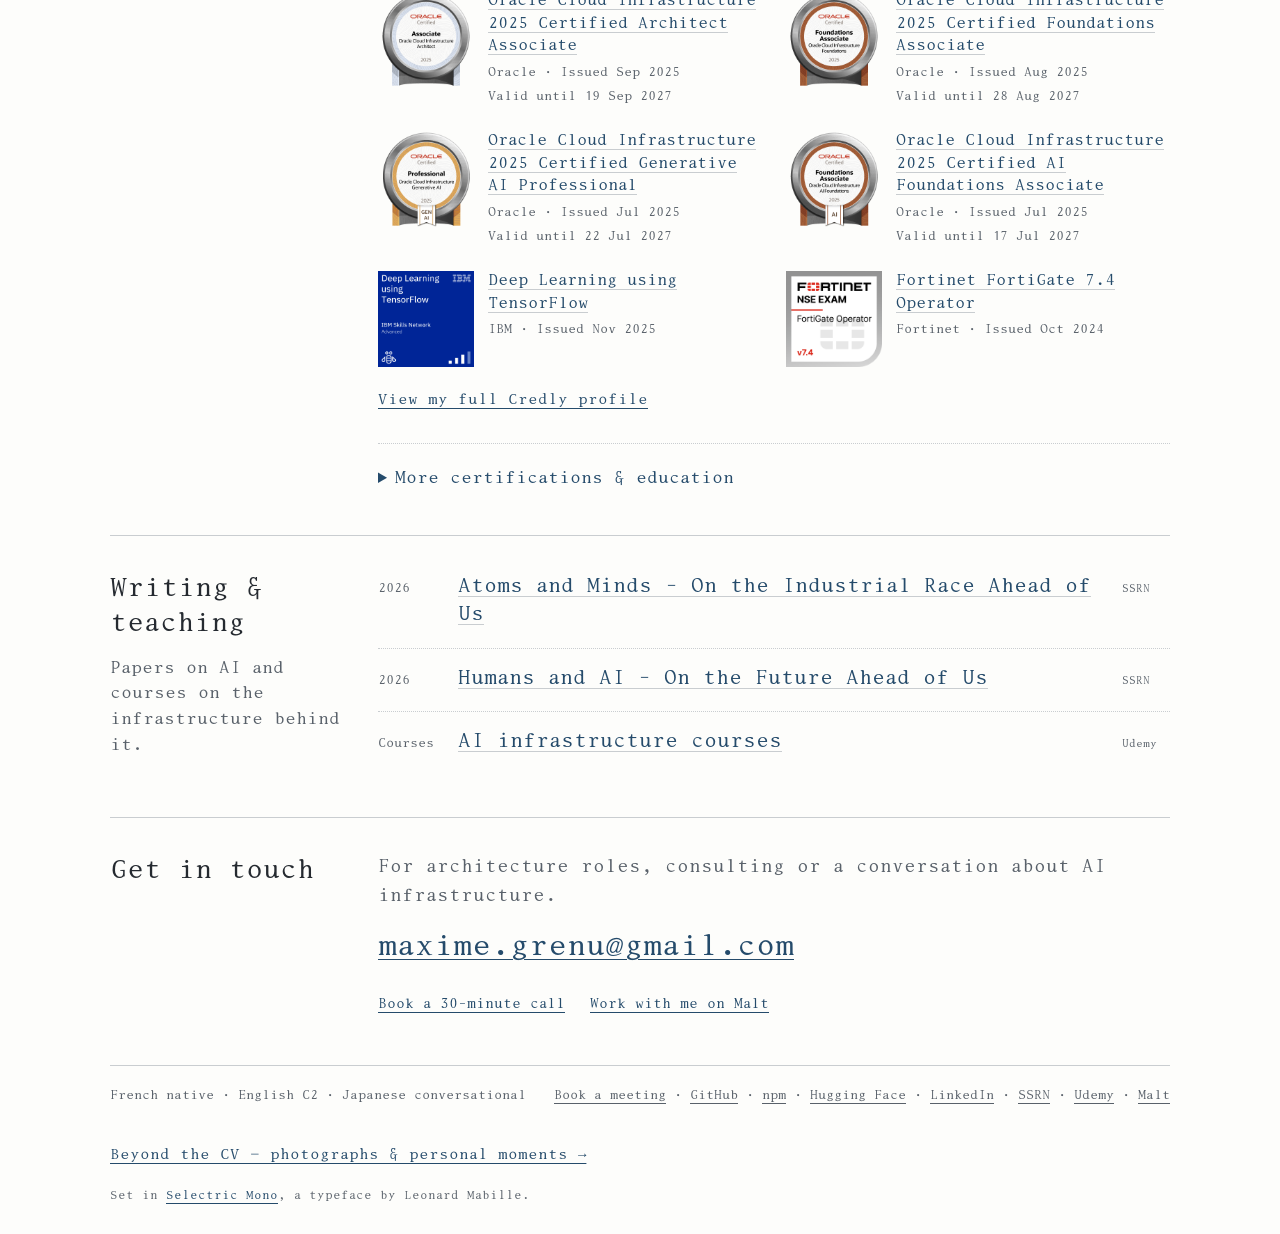
==== commit ac564a7d: "Present five software projects and make navigation more visible" ====
--- a/index.html
+++ b/index.html
@@ -11,18 +11,17 @@
     <meta name="twitter:card" content="summary_large_image" />
     <title>Maxime Grenu | AI Infrastructure &amp; Platform Architect</title>
     <link rel="preload" href="assets/fonts/SelectricMono.otf" as="font" type="font/otf" crossorigin />
-    <link rel="stylesheet" href="styles.css?v=opensource-22" />
+    <link rel="stylesheet" href="styles.css?v=software-navigation-22" />
   </head>
   <body>
     <a class="skip-link" href="#top">Skip to content</a>
     <header class="site-header">
-      <a class="header-arms" href="#top" aria-label="Maxime Grenu home">
-        <img src="assets/grenus-family-arms.png" alt="Grenus family coat of arms" width="1240" height="1269" decoding="async" />
-      </a>
+      <a class="site-name" href="index.html">Maxime Grenu</a>
       <nav aria-label="Primary navigation">
         <a href="#experience">Experience</a>
         <a href="#att-2013">AT&amp;T, 2013</a>
         <a href="#expertise">Expertise</a>
+        <a href="software.html">My software</a>
         <a href="#open-source">Open source</a>
         <a href="personal.html#hobby-sites">Web projects</a>
         <a href="#writing">Writing &amp; Teaching</a>
--- a/styles.css
+++ b/styles.css
@@ -236,3 +236,30 @@
 .contribution-visual { display: block; margin-top: 24px; }
 .contribution-visual img { display: block; width: 100%; height: auto; }
 .contribution-note { margin-top: 16px; color: var(--muted); font-size: 12px; }
+
+/* Make the primary destinations readable and recognisable as links. */
+.site-header { flex-wrap: wrap; gap: 18px 28px; }
+.site-name { color: var(--ink); font-size: 24px; text-decoration: none; }
+.site-header nav { flex: 1 1 600px; gap: 10px 24px; font-size: 16px; }
+.site-header nav a { color: var(--accent); text-decoration: underline; text-underline-offset: 5px; padding-block: 5px; }
+.site-header nav a:hover, .site-header nav a[aria-current="page"] { color: var(--ink); text-decoration-thickness: 2px; }
+.software-intro { display: block !important; padding: 48px 0 !important; border-top: 0 !important; }
+.software-intro > p { max-width: 850px; margin-top: 20px; }
+.software-intro .eyebrow { margin-top: 0; }
+.software-index { display: flex; flex-wrap: wrap; gap: 12px 26px; margin-top: 26px; }
+.software-story > p + p { margin-top: 16px; }
+.software-figure { margin-top: 26px; }
+.software-figure img { display: block; width: 100%; height: auto; }
+.software-figure figcaption { margin-top: 10px; font-size: 12px; color: var(--muted); }
+.software-flow { display: flex; flex-wrap: wrap; gap: 12px; align-items: center; margin: 28px 0; padding-block: 24px; border-block: 1px solid var(--line); font-size: 16px; }
+.software-flow span { flex: 1 1 140px; }
+.software-flow b { font-weight: 400; color: var(--accent); }
+.software-status { margin-top: 16px; color: var(--muted); font-size: 13px; }
+@media (max-width: 600px) {
+ .site-header nav { font-size: 15px; gap: 6px 18px; }
+ .site-header nav a { padding-block: 8px; }
+ .site-name { font-size: 22px; }
+ .software-intro { padding-block: 30px !important; }
+}
+
+.section-intro h2 { overflow-wrap: anywhere; }
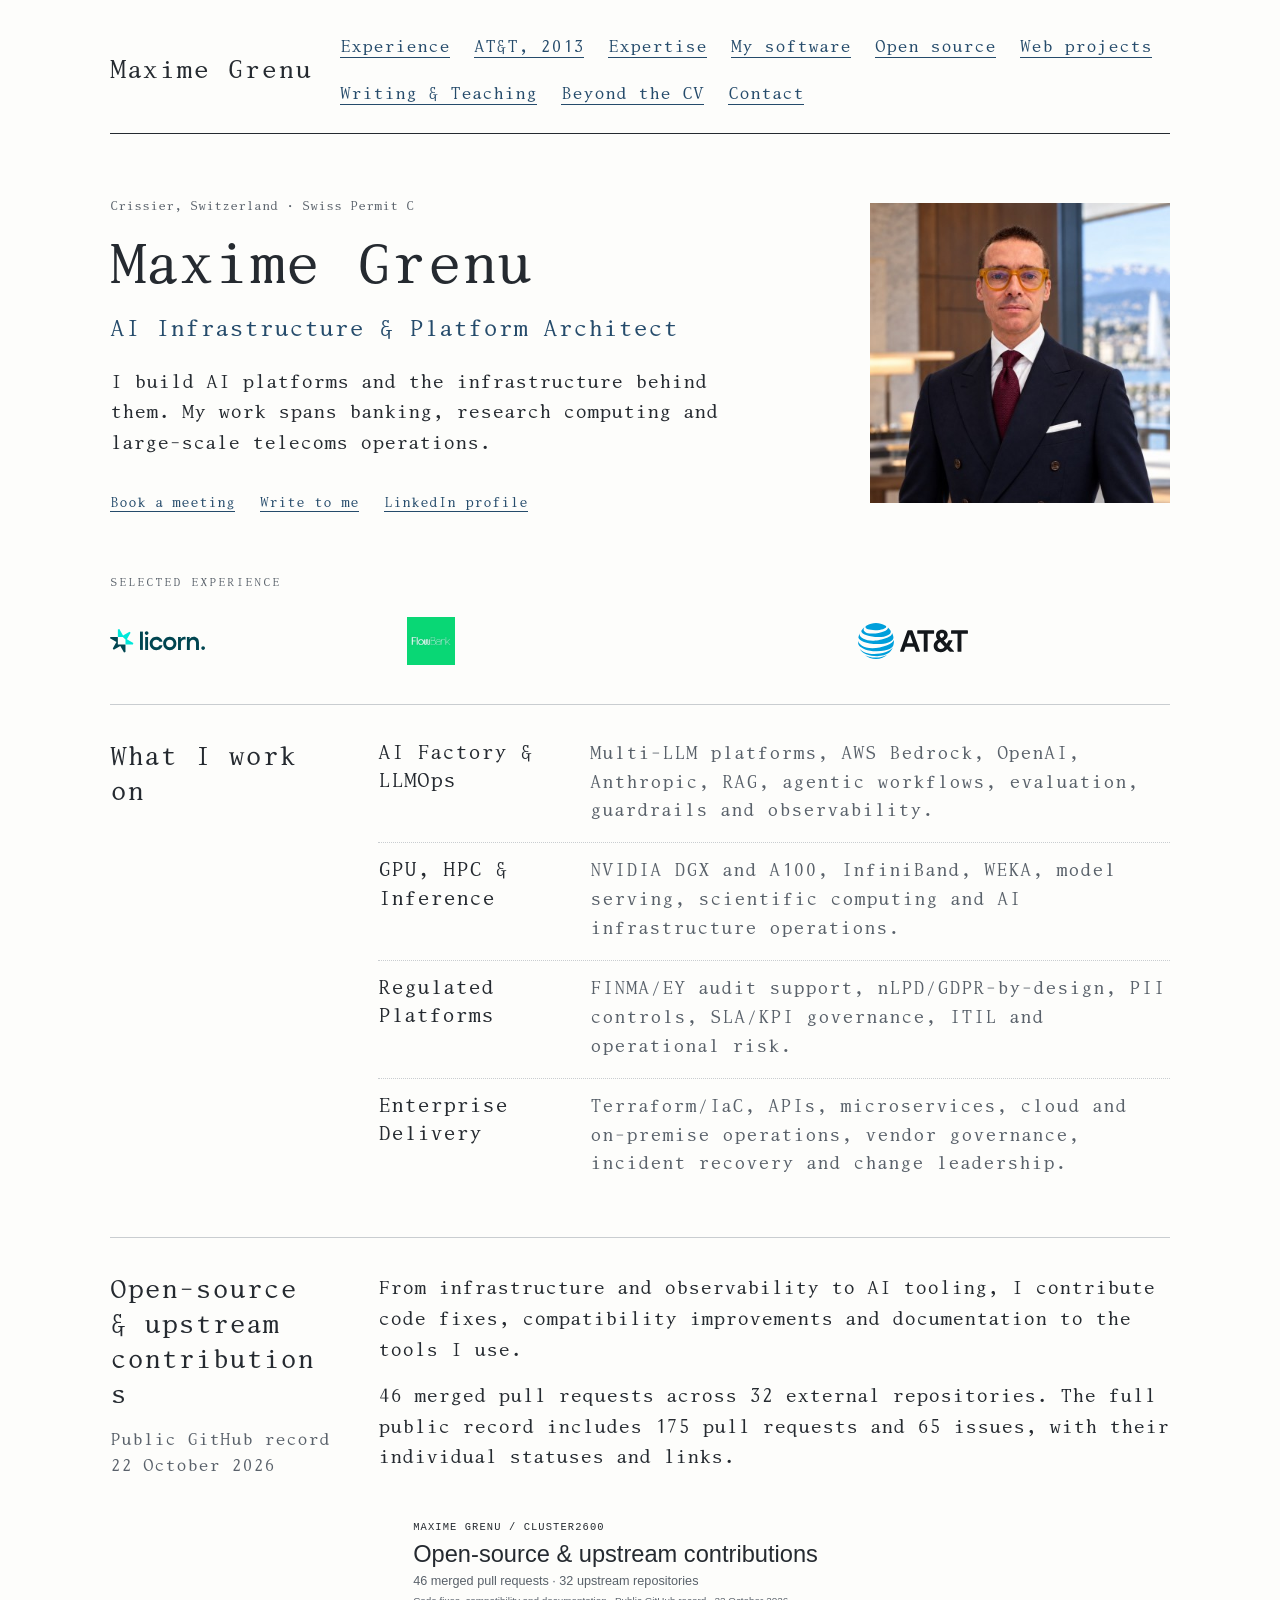
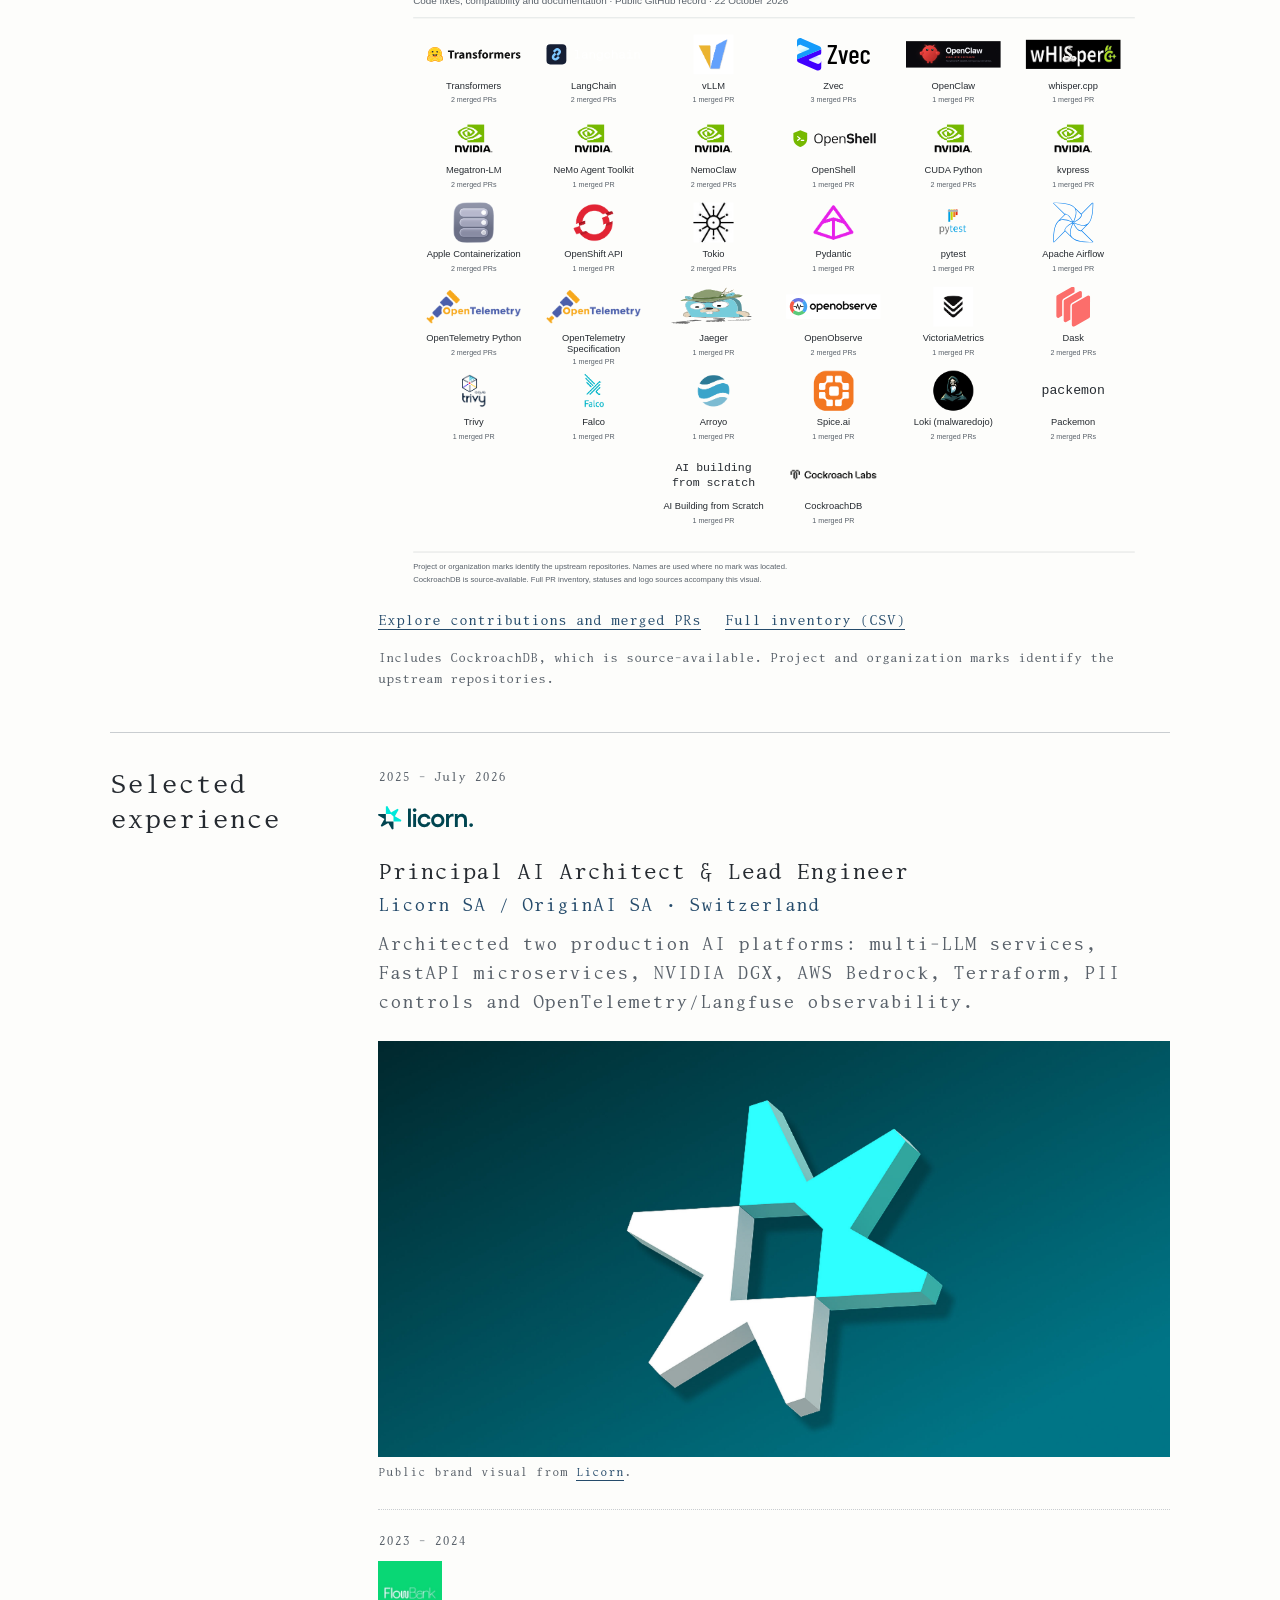
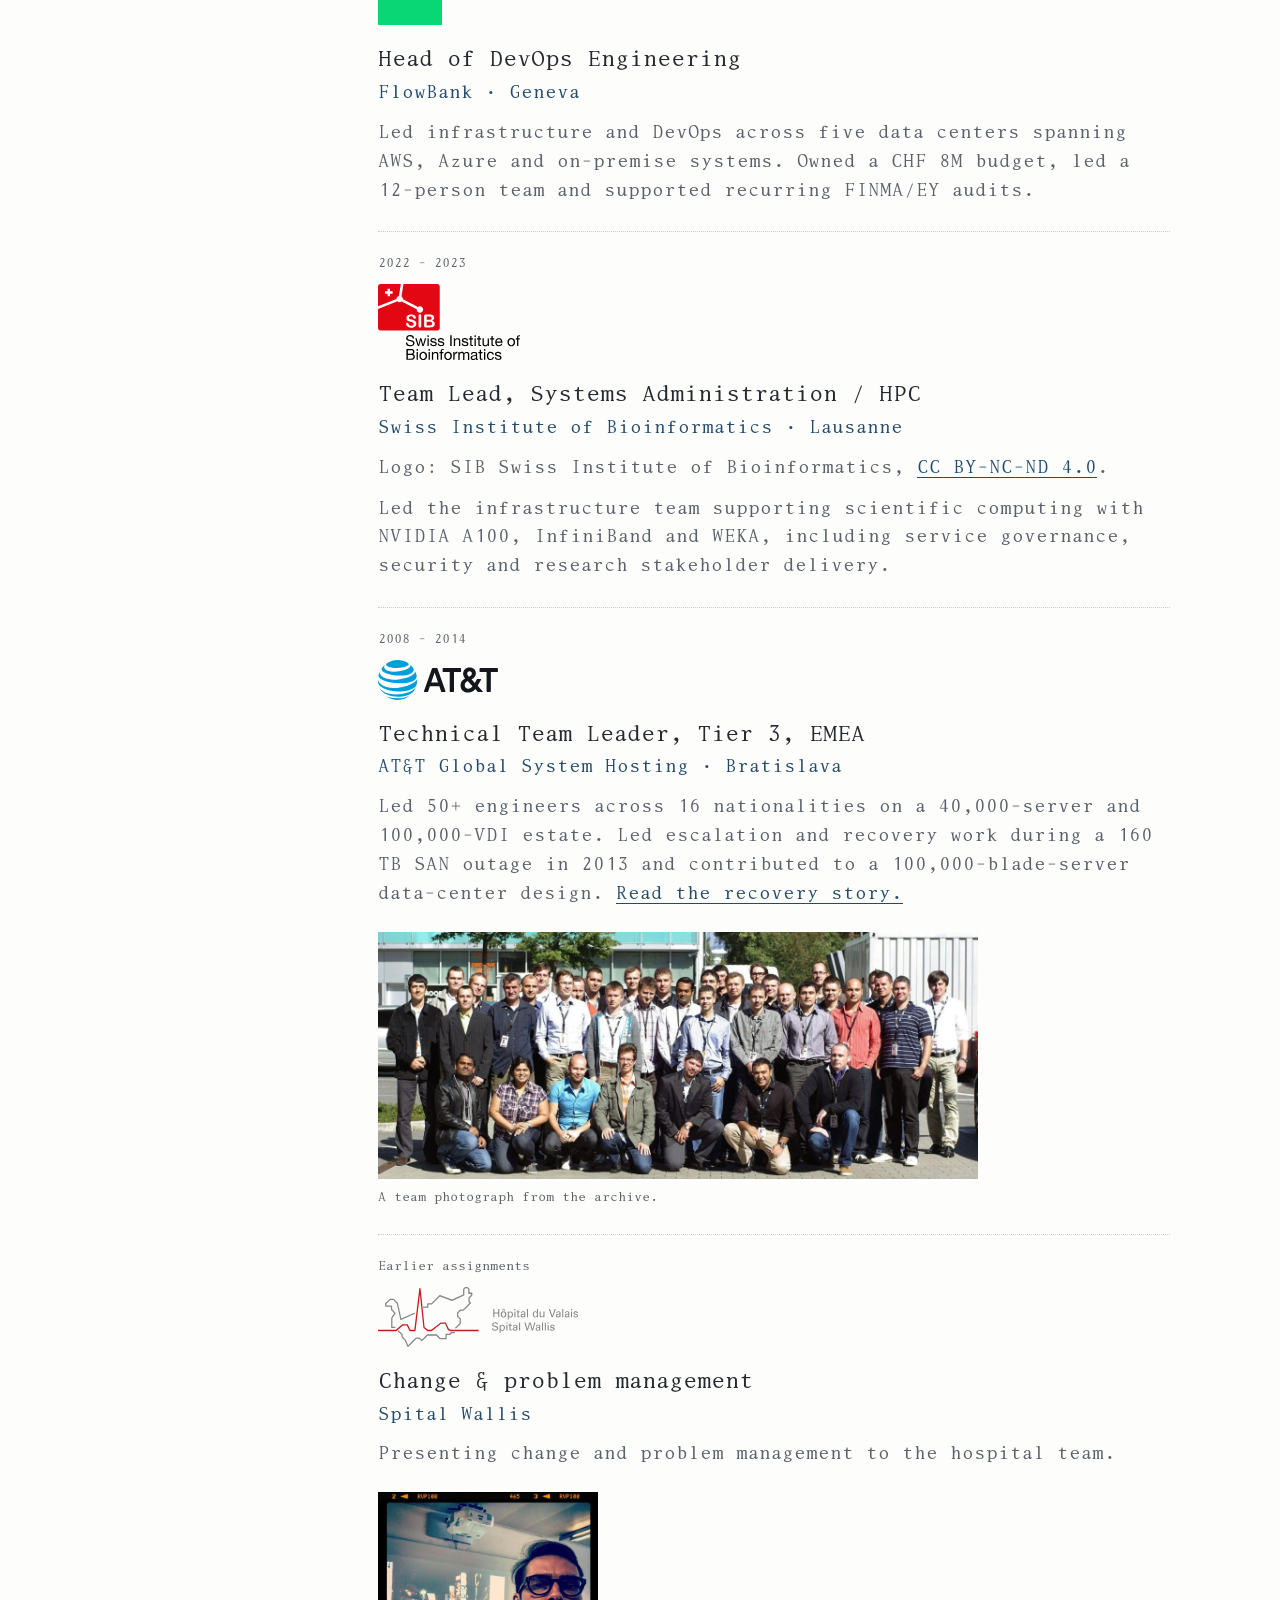
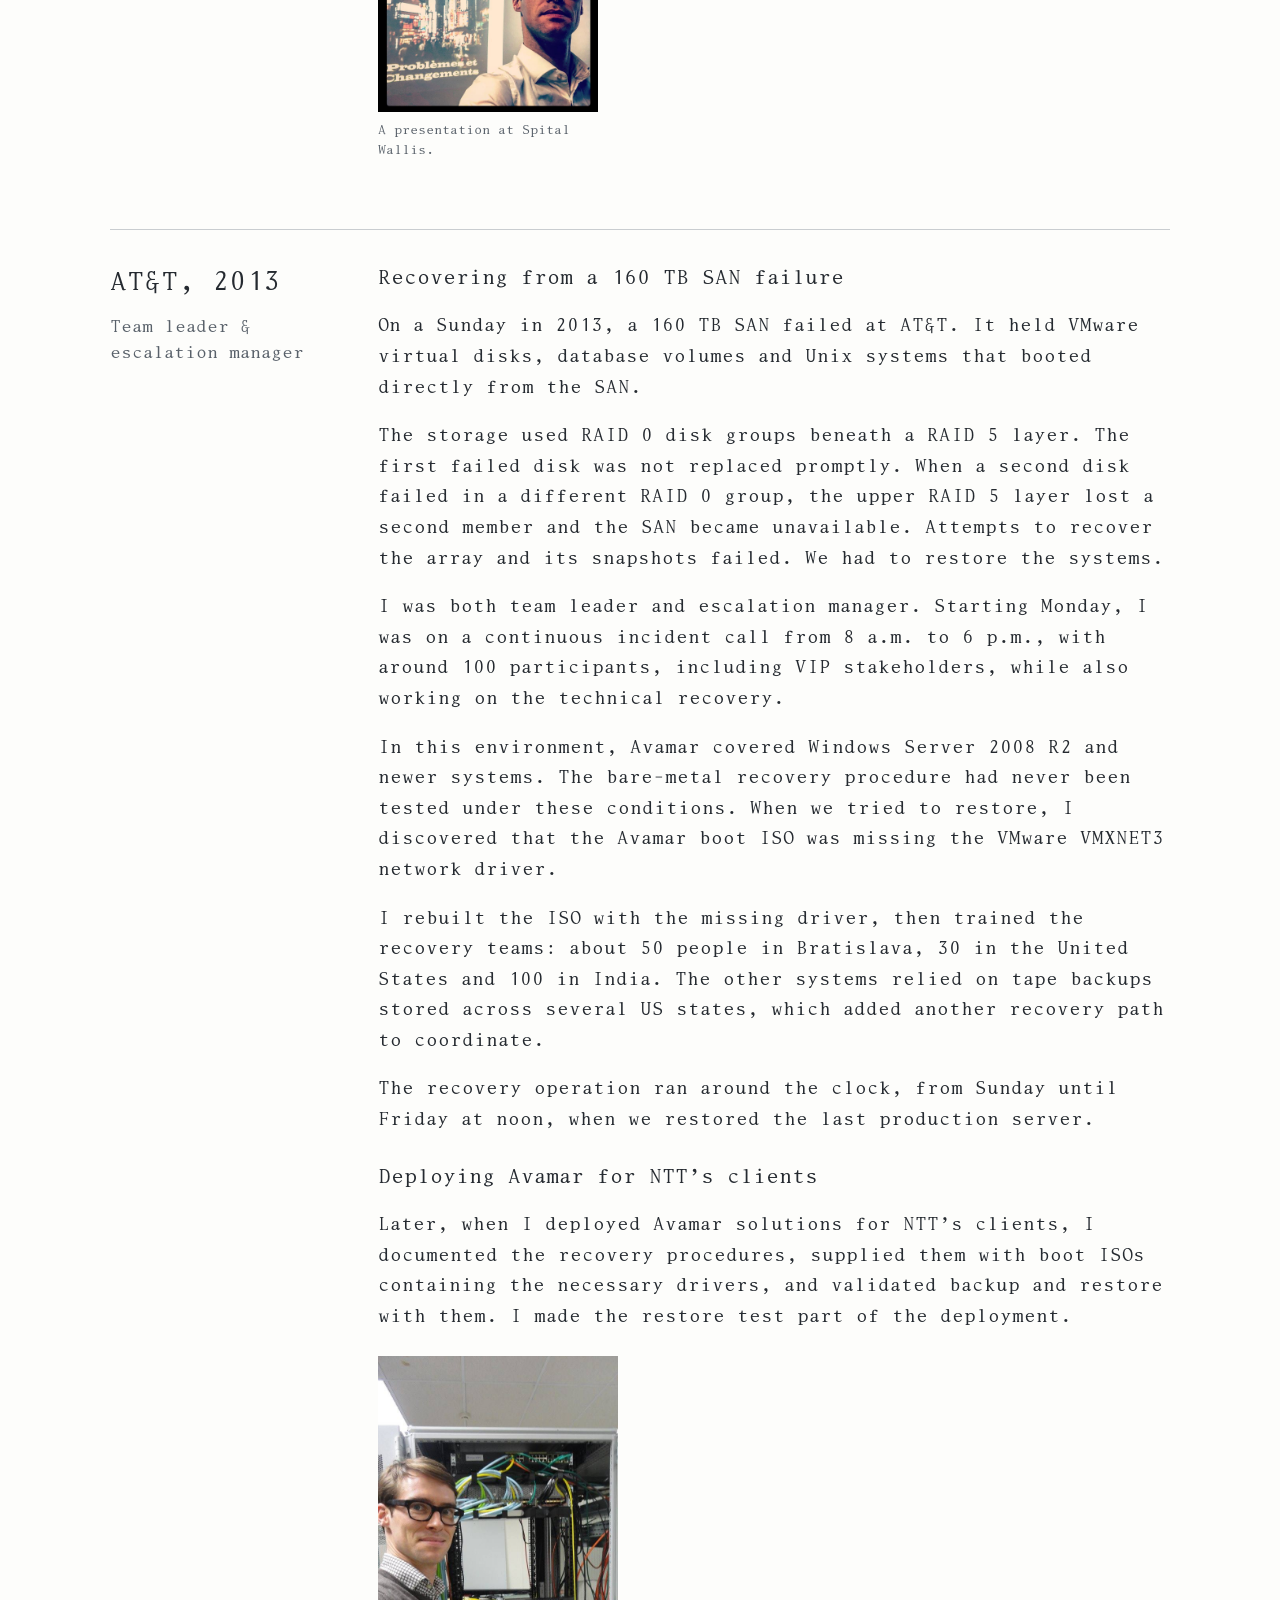
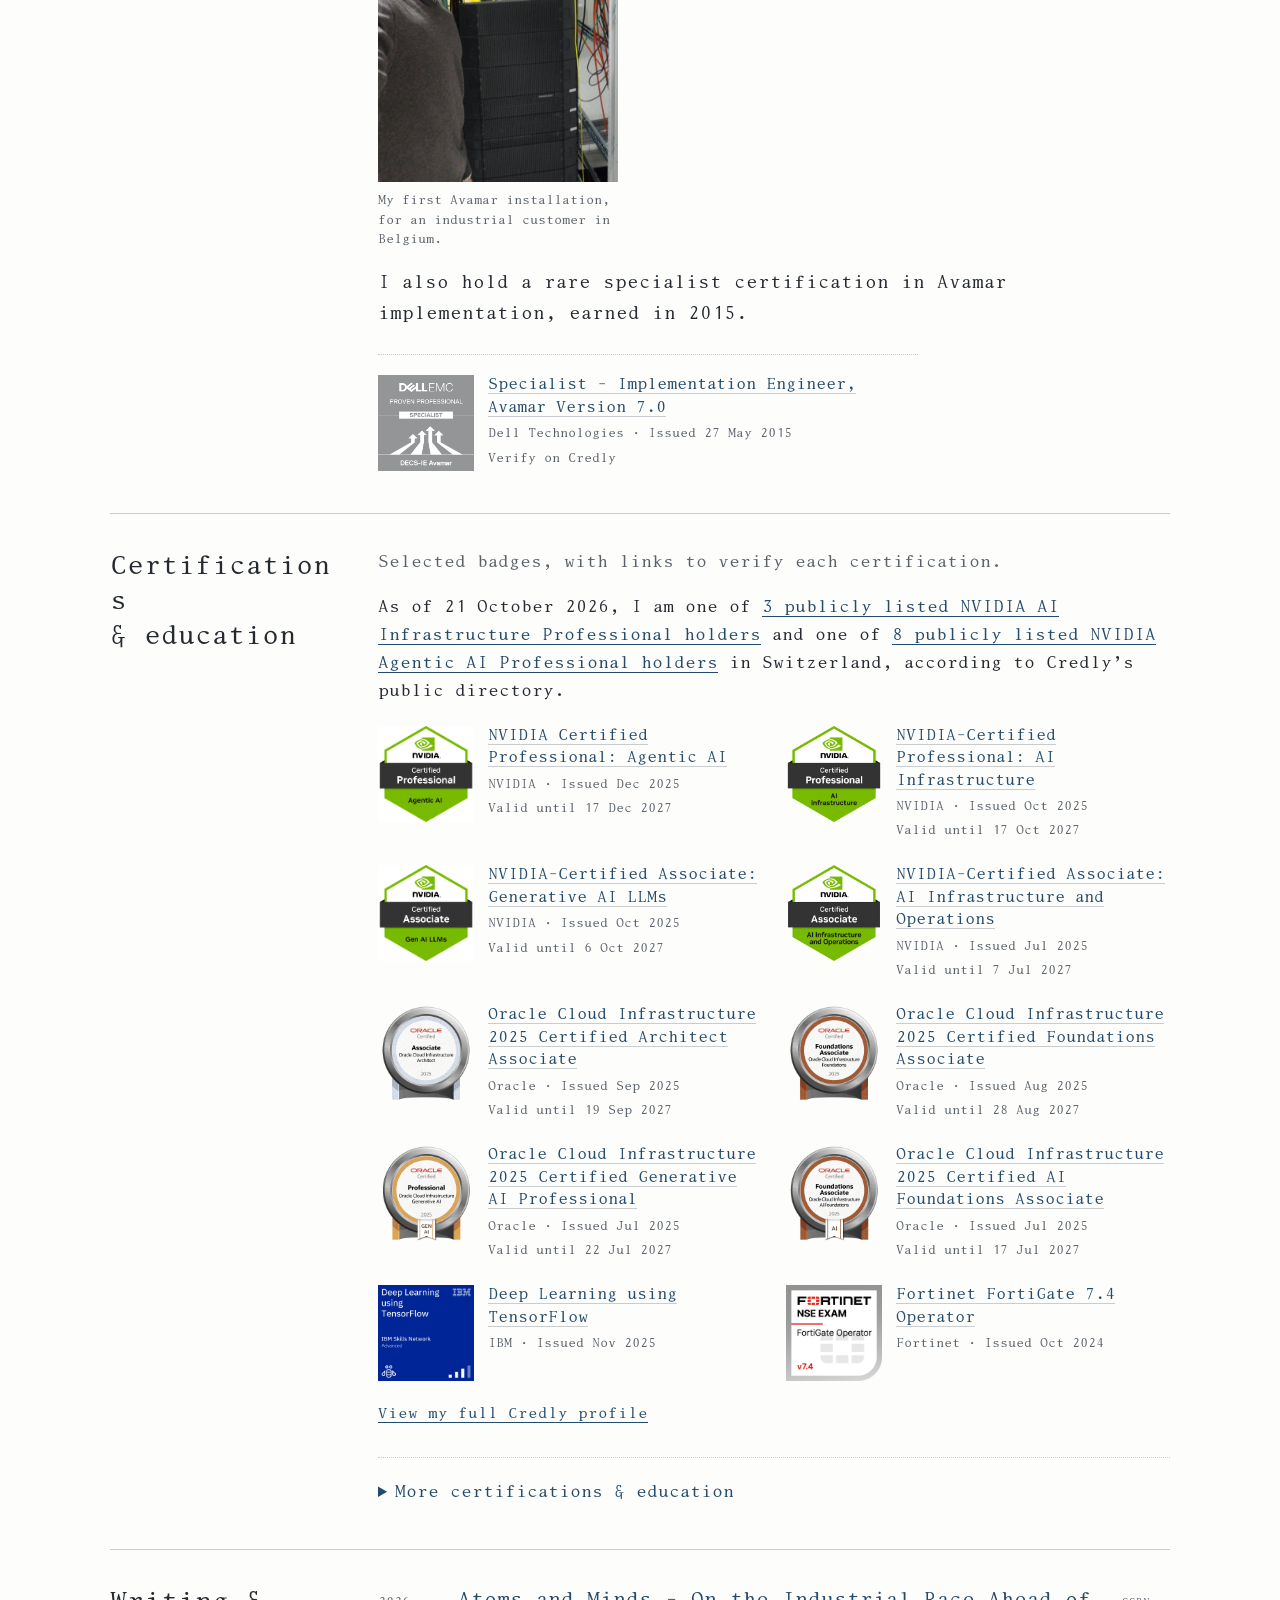
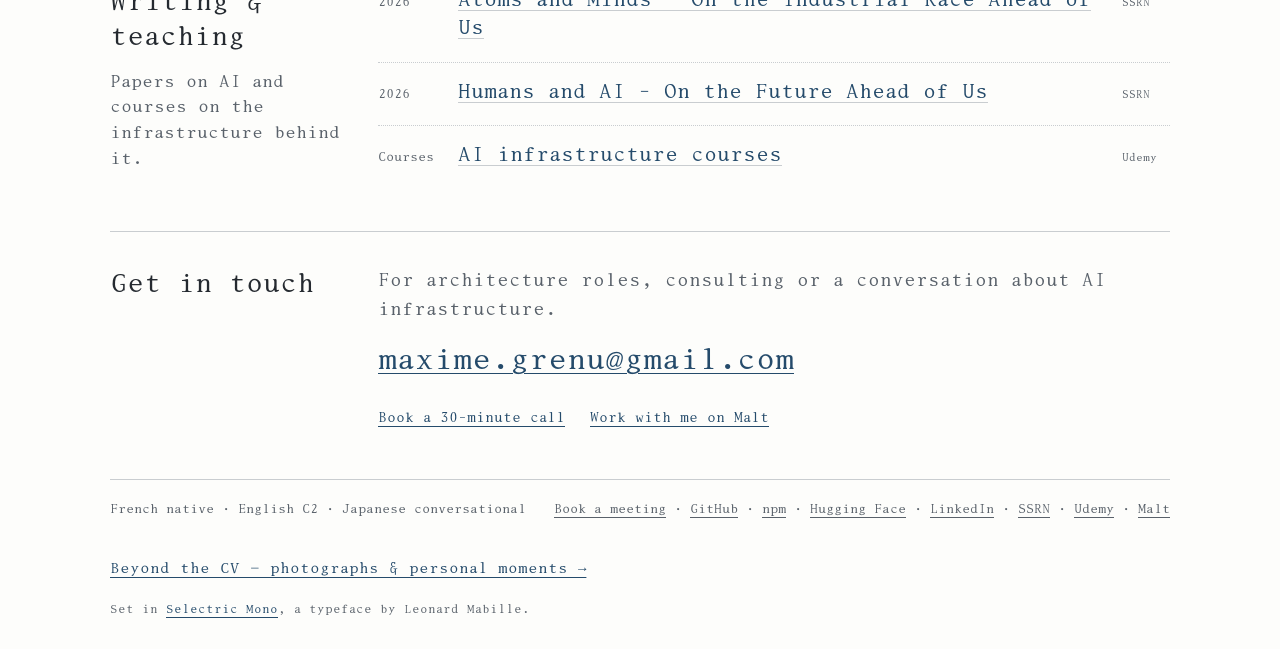
==== commit 4338b7ec: "Add visual project galleries, employer logos and Licorn artwork" ====
--- a/index.html
+++ b/index.html
@@ -12,8 +12,9 @@
     <title>Maxime Grenu | AI Infrastructure &amp; Platform Architect</title>
     <link rel="preload" href="assets/fonts/SelectricMono.otf" as="font" type="font/otf" crossorigin />
     <link rel="stylesheet" href="styles.css?v=software-navigation-22" />
+  <link rel="stylesheet" href="work.css?v=visual-22" />
   </head>
-  <body>
+  <body class="profile-page">
     <a class="skip-link" href="#top">Skip to content</a>
     <header class="site-header">
       <a class="site-name" href="index.html">Maxime Grenu</a>
@@ -48,6 +49,8 @@
         </figure>
       </section>
 
+<aside class="work-brands" aria-label="Explore selected professional experience"><p>Selected experience</p><div><a href="#work-licorn" aria-label="Read about my work at Licorn"><img src="assets/brands/licorn.svg" alt="Licorn" decoding="async" /></a><a href="#work-flowbank" aria-label="Read about my work at FlowBank"><img src="assets/brands/flowbank.jpg" alt="FlowBank" decoding="async" /></a><a href="#work-sib" aria-label="Read about my work at Swiss Institute of Bioinformatics"><img src="assets/brands/sib.svg" alt="Swiss Institute of Bioinformatics" decoding="async" /></a><a href="#work-att" aria-label="Read about my work at AT&amp;T"><img src="assets/brands/att.svg" alt="AT&amp;T" decoding="async" /></a><a href="#work-spital-wallis" aria-label="Read about my work at Spital Wallis"><img src="assets/brands/spital-wallis.svg" alt="Spital Wallis" decoding="async" /></a></div></aside>
+
       <section id="expertise" class="expertise" aria-labelledby="expertise-title">
         <div class="section-intro">
           <h2 id="expertise-title">What I work on</h2>
@@ -93,33 +96,42 @@
           <h2 id="experience-title">Selected experience</h2>
         </div>
         <div class="timeline">
-          <article class="timeline-item">
+          <article class="timeline-item" id="work-licorn">
             <p class="date">2025 - <time datetime="2026-07-01">July 2026</time></p>
             <div>
+              <div class="employer-mark"><img src="assets/brands/licorn.svg" alt="Licorn logo" loading="lazy" decoding="async" /></div>
               <h3>Principal AI Architect &amp; Lead Engineer</h3>
               <p class="company">Licorn SA / OriginAI SA · Switzerland</p>
               <p>Architected two production AI platforms: multi-LLM services, FastAPI microservices, NVIDIA DGX, AWS Bedrock, Terraform, PII controls and OpenTelemetry/Langfuse observability.</p>
-            </div>
-          </article>
-          <article class="timeline-item">
+              <figure class="work-visual licorn-visual">
+                <a href="https://licorn.ch/" target="_blank" rel="noreferrer"><img src="assets/licorn-public.jpg" alt="Licorn's white and turquoise star emblem on a deep teal background" width="2400" height="1260" loading="lazy" decoding="async" /></a>
+                <figcaption>Public brand visual from <a href="https://licorn.ch/">Licorn</a>.</figcaption>
+              </figure>
+            </div>
+          </article>
+          <article class="timeline-item" id="work-flowbank">
             <p class="date">2023 - 2024</p>
             <div>
+              <div class="employer-mark"><img src="assets/brands/flowbank.jpg" alt="FlowBank logo" loading="lazy" decoding="async" /></div>
               <h3>Head of DevOps Engineering</h3>
               <p class="company">FlowBank · Geneva</p>
               <p>Led infrastructure and DevOps across five data centers spanning AWS, Azure and on-premise systems. Owned a CHF 8M budget, led a 12-person team and supported recurring FINMA/EY audits.</p>
             </div>
           </article>
-          <article class="timeline-item">
+          <article class="timeline-item" id="work-sib">
             <p class="date">2022 - 2023</p>
             <div>
+              <div class="employer-mark"><img src="assets/brands/sib.svg" alt="Swiss Institute of Bioinformatics logo" loading="lazy" decoding="async" /></div>
               <h3>Team Lead, Systems Administration / HPC</h3>
-              <p class="company">Swiss Institute of Bioinformatics · Lausanne</p>
+              <p class="company">Swiss Institute of Bioinformatics · Lausanne</p>
+              <p class="brand-credit">Logo: SIB Swiss Institute of Bioinformatics, <a href="https://creativecommons.org/licenses/by-nc-nd/4.0/">CC BY-NC-ND 4.0</a>.</p>
               <p>Led the infrastructure team supporting scientific computing with NVIDIA A100, InfiniBand and WEKA, including service governance, security and research stakeholder delivery.</p>
             </div>
           </article>
-          <article class="timeline-item">
+          <article class="timeline-item" id="work-att">
             <p class="date">2008 - 2014</p>
             <div>
+              <div class="employer-mark"><img src="assets/brands/att.svg" alt="AT&amp;T logo" loading="lazy" decoding="async" /></div>
               <h3>Technical Team Leader, Tier 3, EMEA</h3>
               <p class="company">AT&amp;T Global System Hosting · Bratislava</p>
               <p>Led 50+ engineers across 16 nationalities on a 40,000-server and 100,000-VDI estate. Led escalation and recovery work during a 160 TB SAN outage in 2013 and contributed to a 100,000-blade-server data-center design. <a href="#att-2013">Read the recovery story.</a></p>
@@ -131,9 +143,10 @@
               </figure>
             </div>
           </article>
-          <article class="timeline-item earlier-assignment">
+          <article class="timeline-item earlier-assignment" id="work-spital-wallis">
             <p class="date">Earlier assignments</p>
             <div>
+              <div class="employer-mark"><img src="assets/brands/spital-wallis.svg" alt="Spital Wallis logo" loading="lazy" decoding="async" /></div>
               <h3>Change &amp; problem management</h3>
               <p class="company">Spital Wallis</p>
               <p>Presenting change and problem management to the hospital team.</p>
--- a/work.css
+++ b/work.css
@@ -0,0 +1,17 @@
+.work-brands { padding: 0 0 36px; }
+.work-brands > p { font-size: 11px; color: var(--muted); margin-bottom: 20px; text-transform: uppercase; letter-spacing: 1px; }
+.work-brands > div { display: flex; align-items: center; justify-content: space-between; flex-wrap: wrap; gap: 28px 34px; }
+.work-brands a { display: flex; align-items: center; min-height: 54px; }
+.work-brands img { display: block; width: auto; max-width: 170px; max-height: 48px; object-fit: contain; }
+.work-brands a[href="#work-att"] img { width: 110px; }
+.employer-mark { margin-bottom: 20px; min-height: 40px; display: flex; align-items: center; }
+.employer-mark img { display: block; max-width: 200px; width: auto; max-height: 64px; object-fit: contain; }
+#work-att .employer-mark img { width: 120px; }
+#work-sib .employer-mark img { max-height: 76px; }
+.timeline-item { scroll-margin-top: 25px; }
+.work-visual { margin-top: 22px; }
+.work-visual img { display: block; width: 100%; height: auto; }
+.work-visual figcaption { margin-top: 8px; font-size: 11px; color: var(--muted); }
+@media(max-width:600px) { .work-brands { padding-bottom: 28px; } .work-brands > div { justify-content: flex-start; gap: 25px; } .work-brands img { max-width: 135px; max-height: 42px; } }
+
+.brand-credit { font-size: 10px; color: var(--muted); margin-bottom: 12px; }
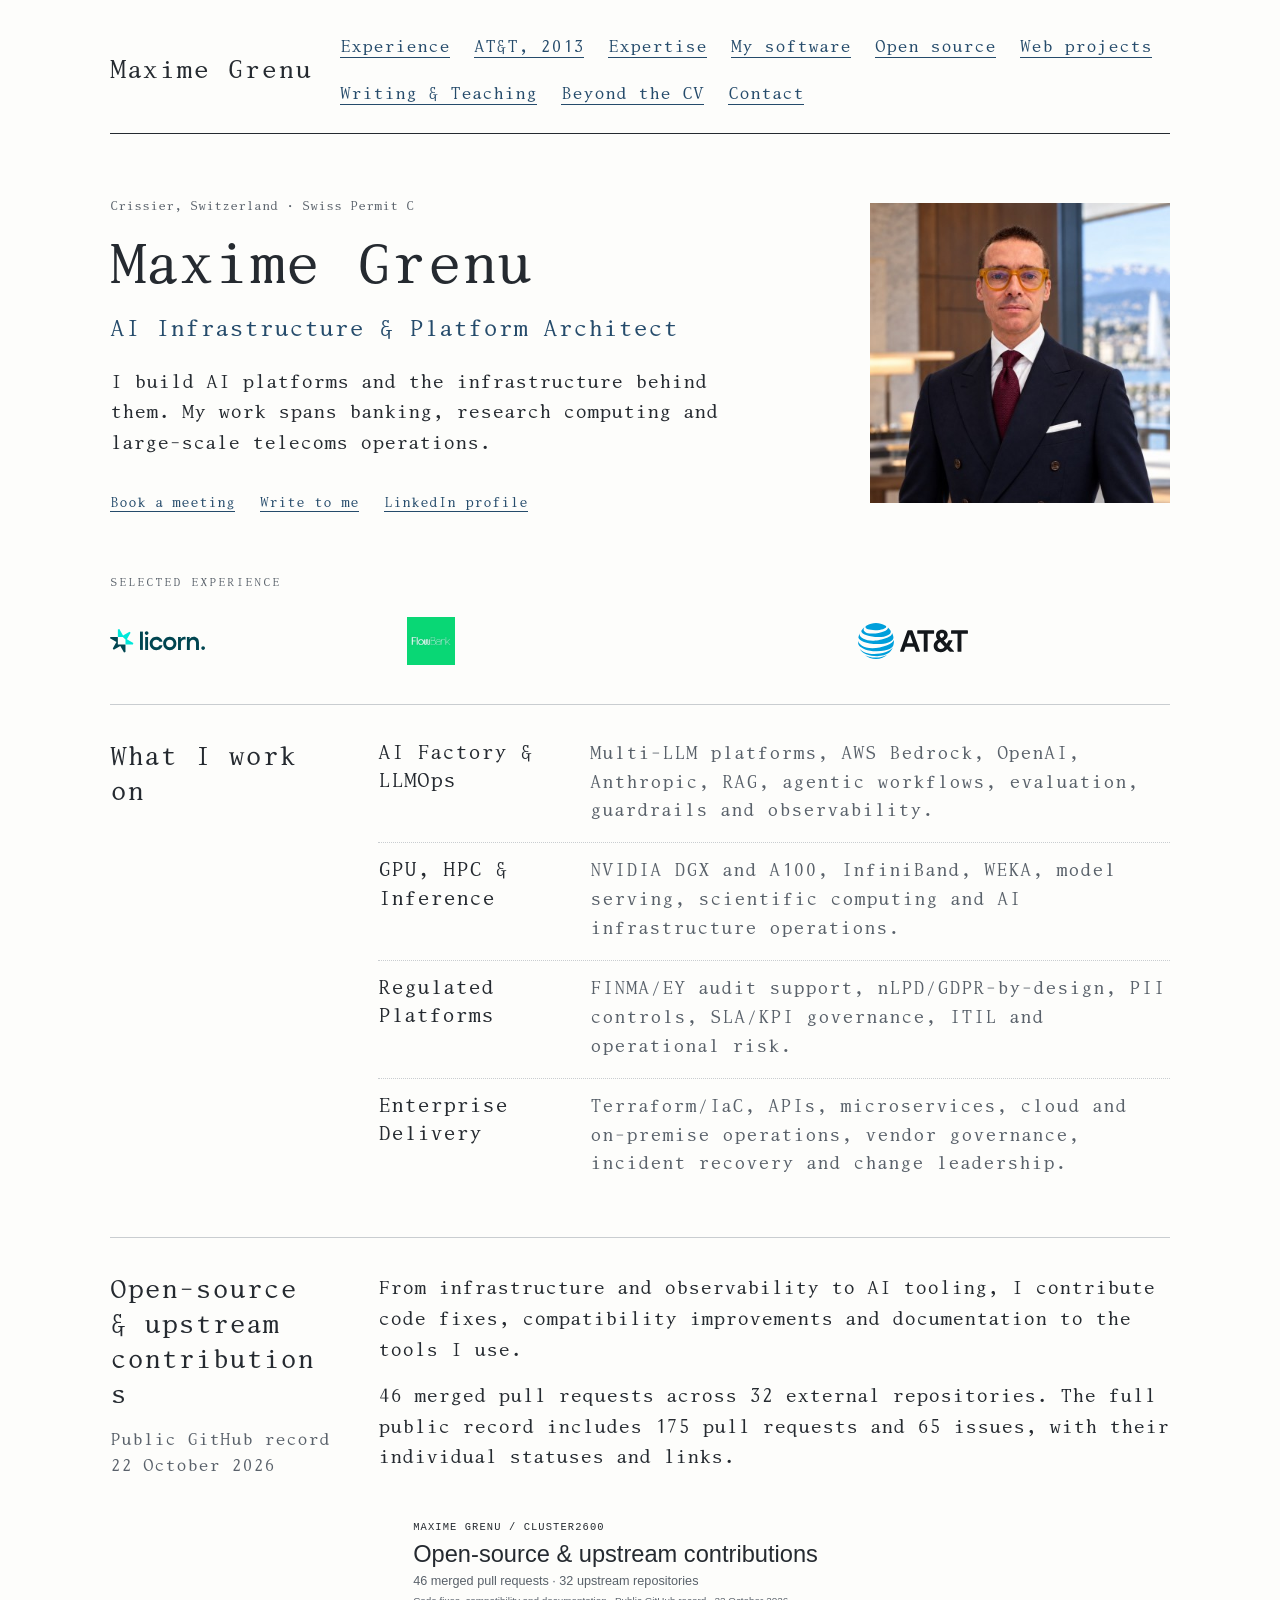
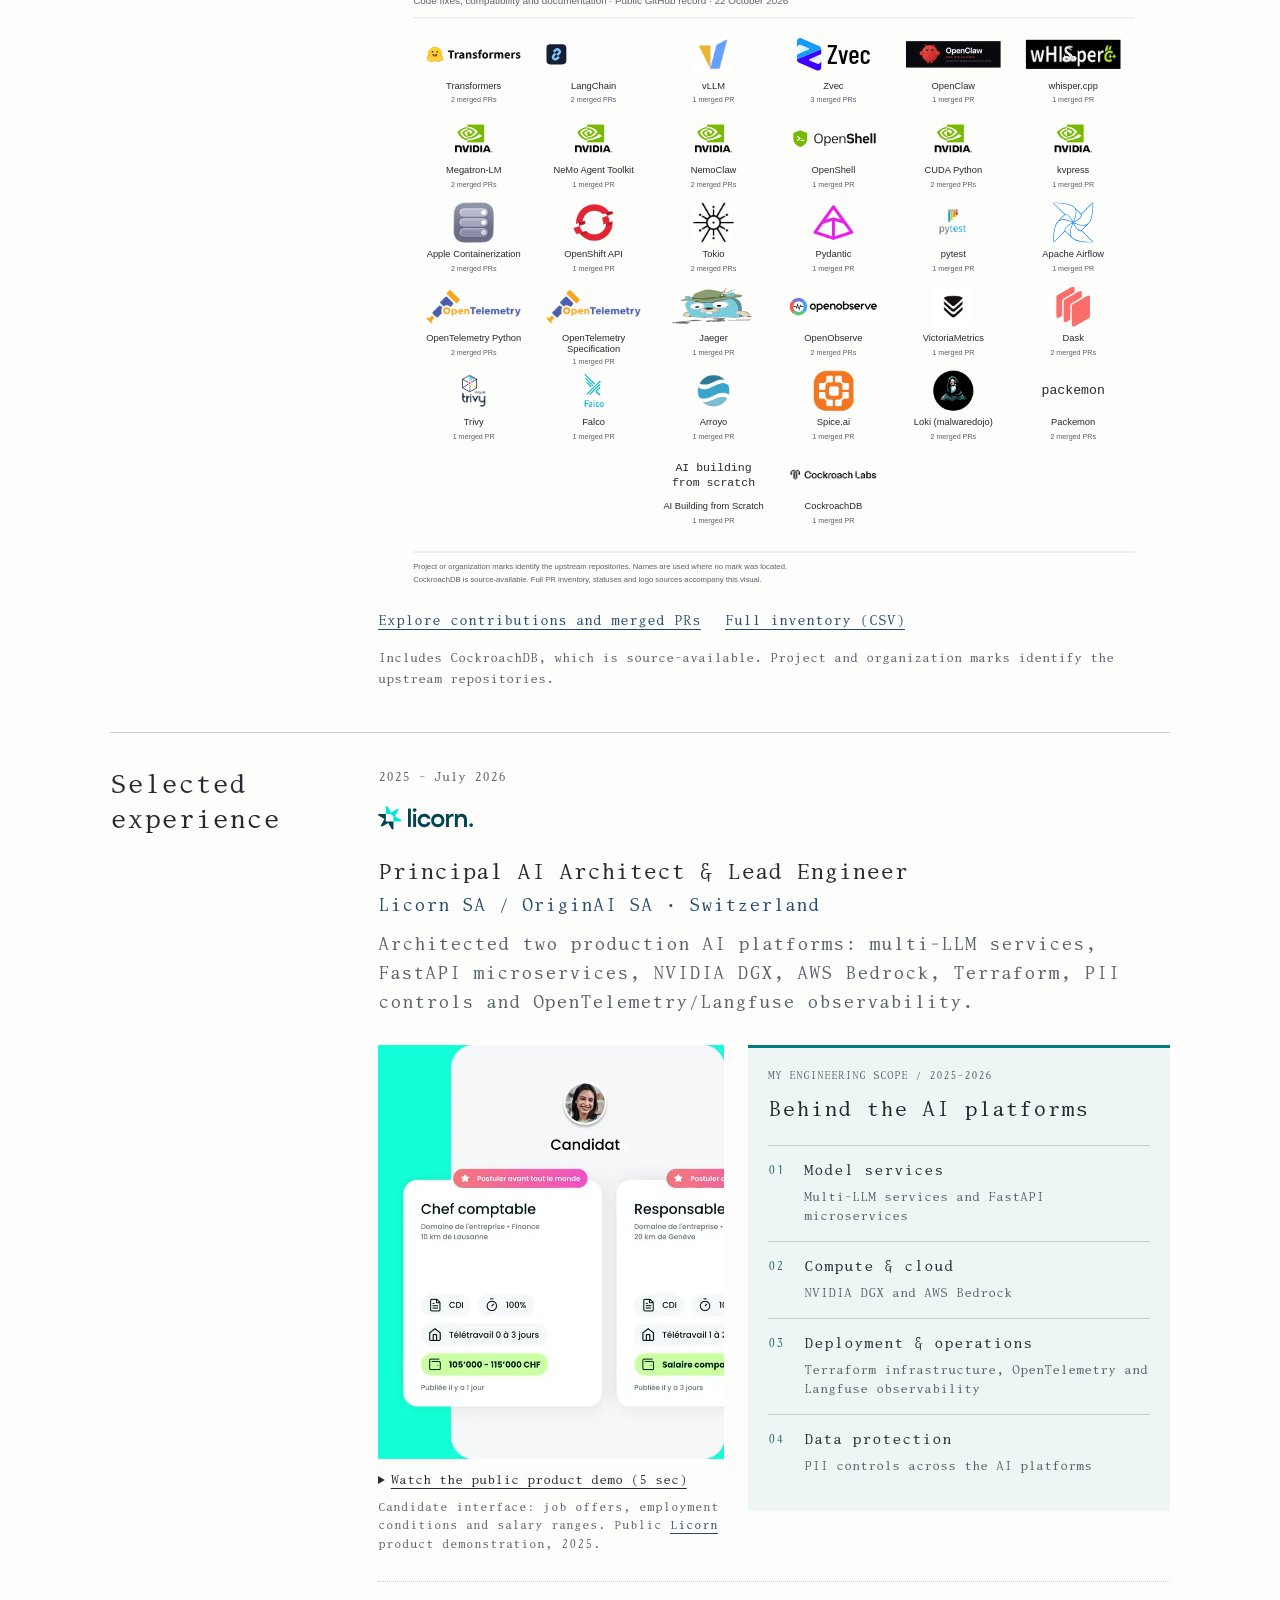
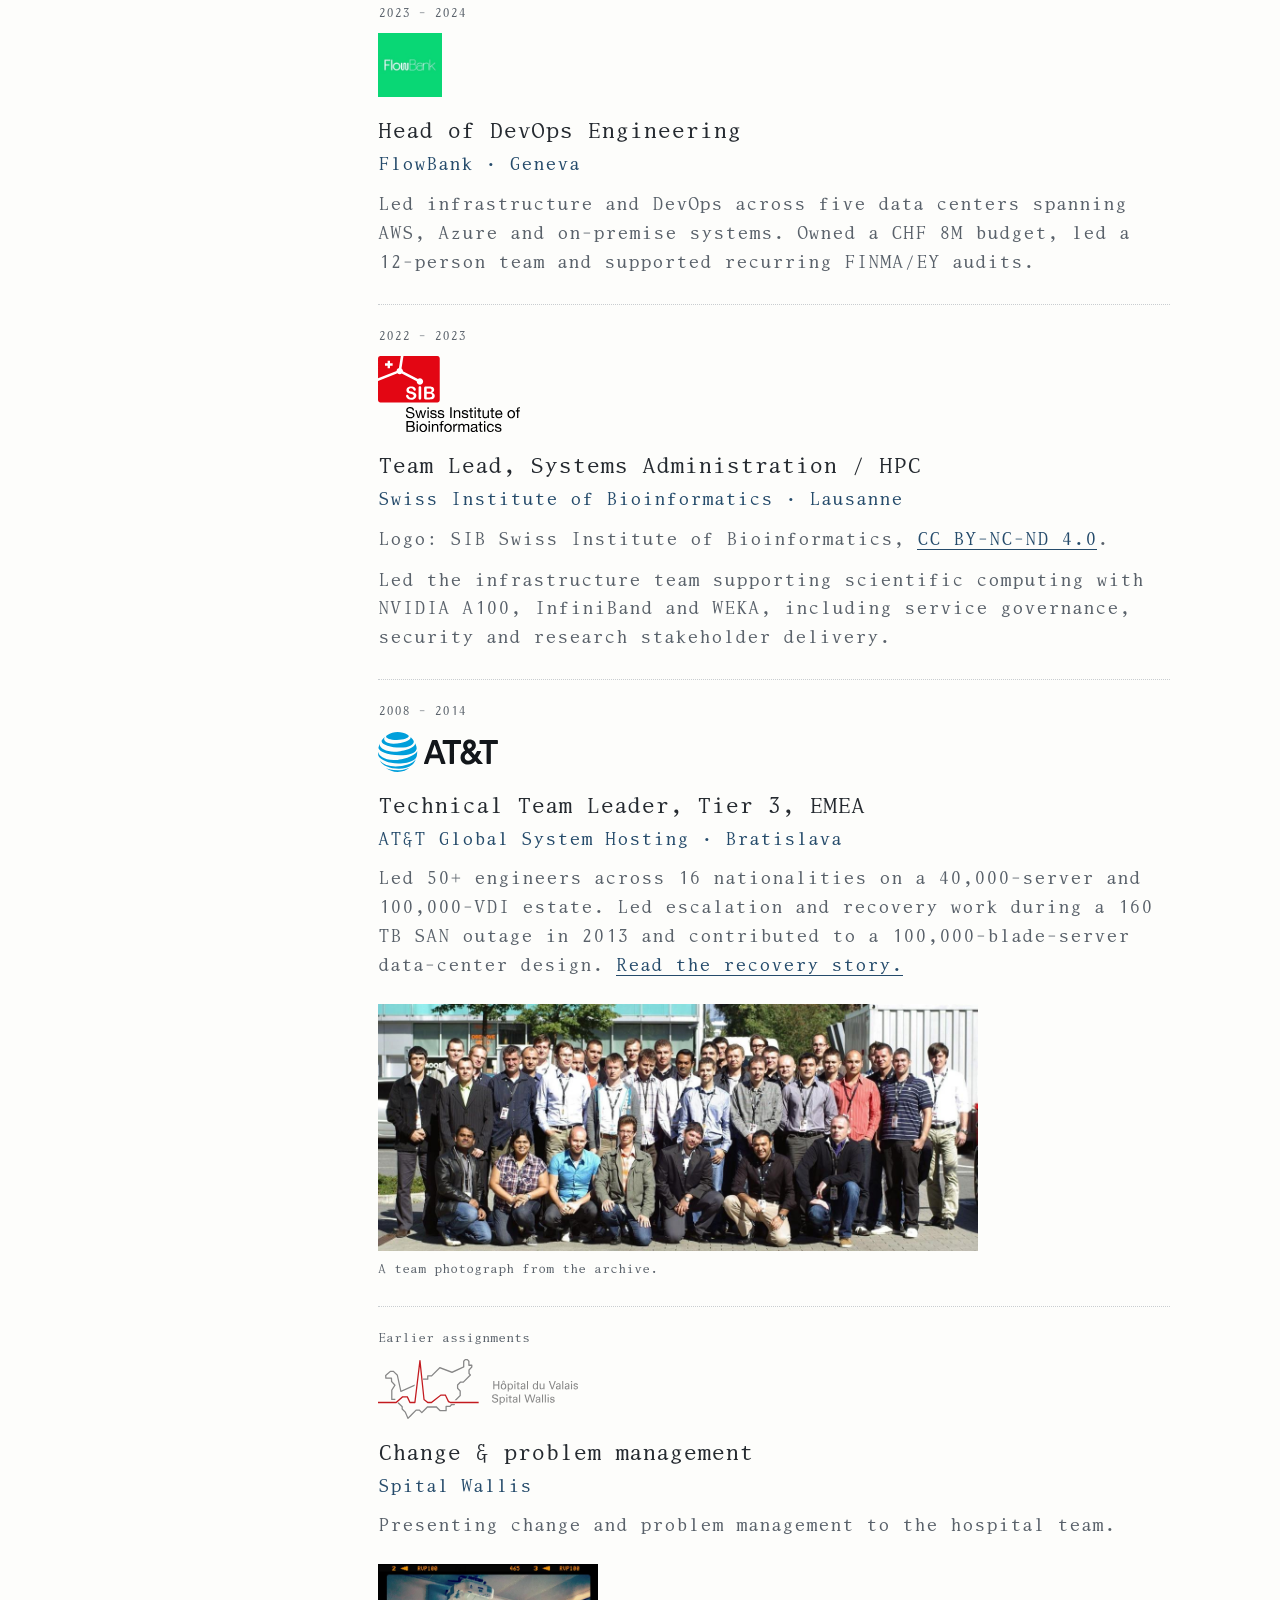
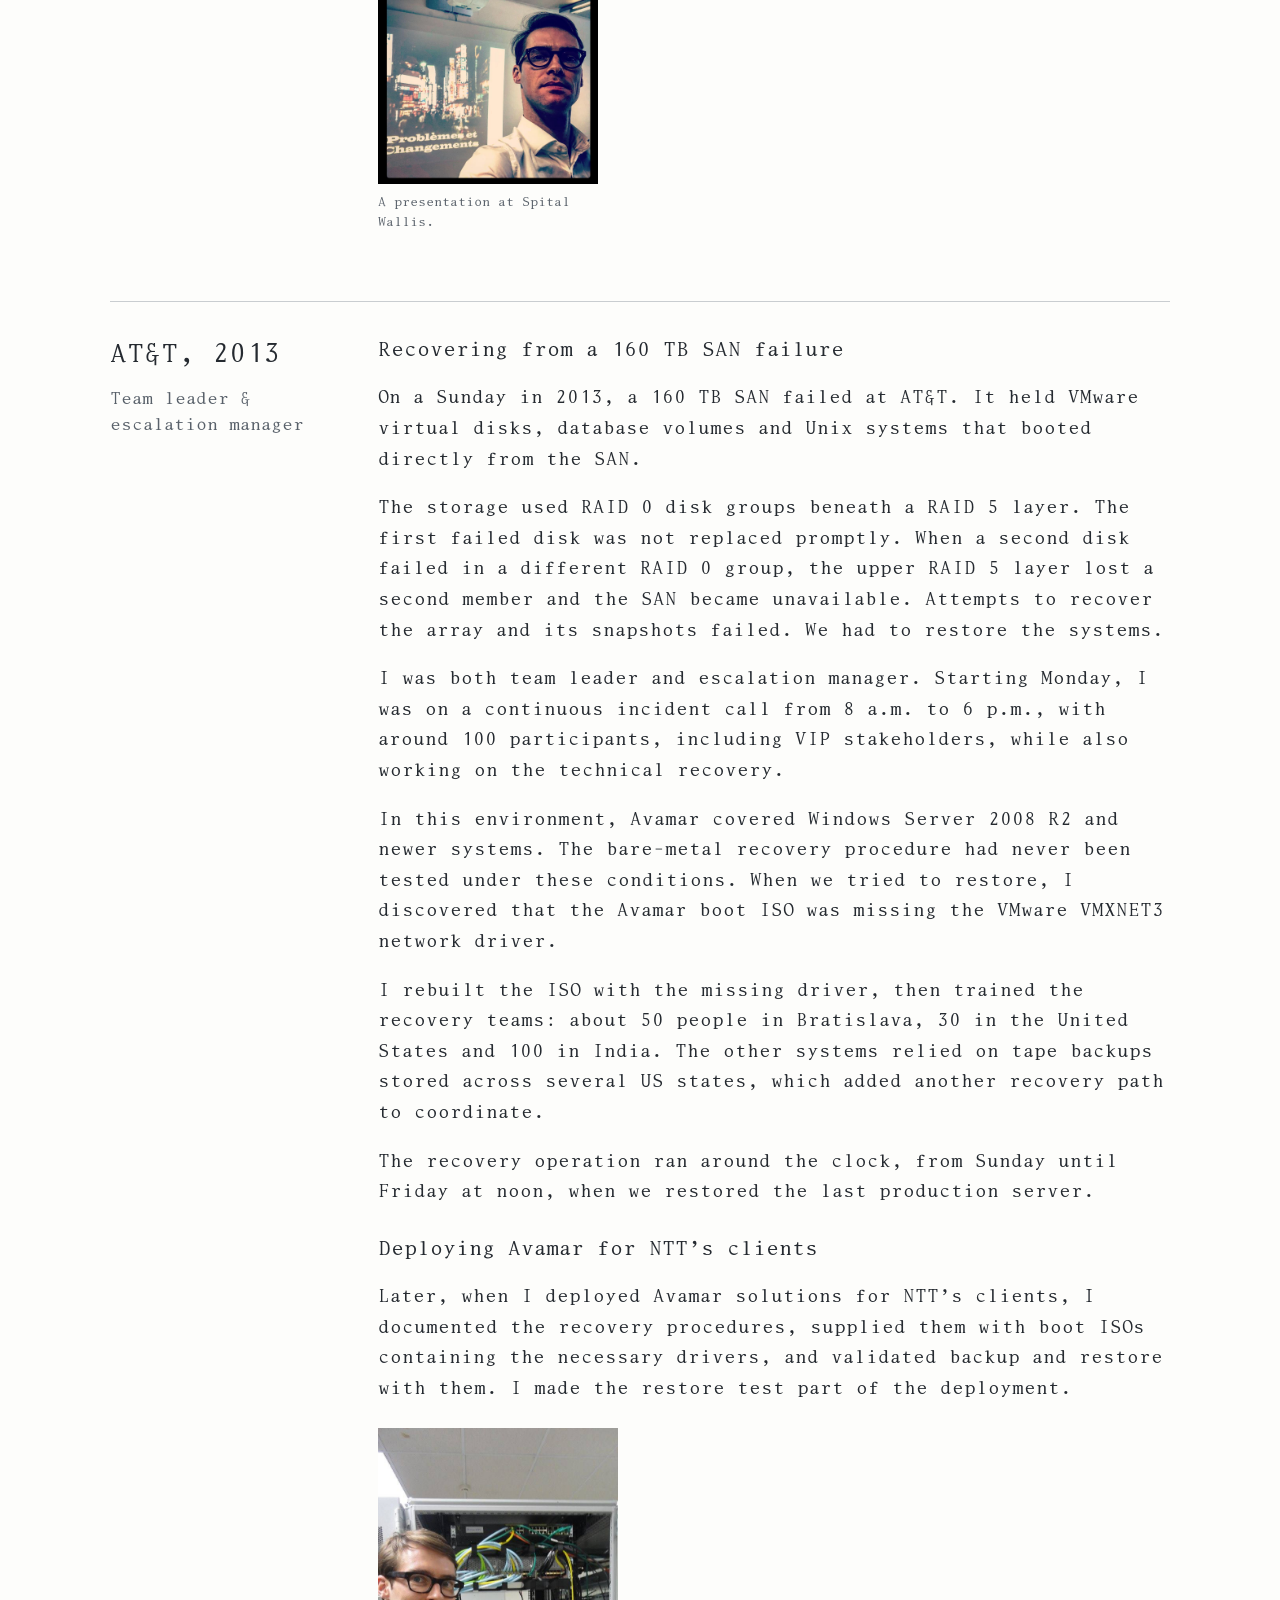
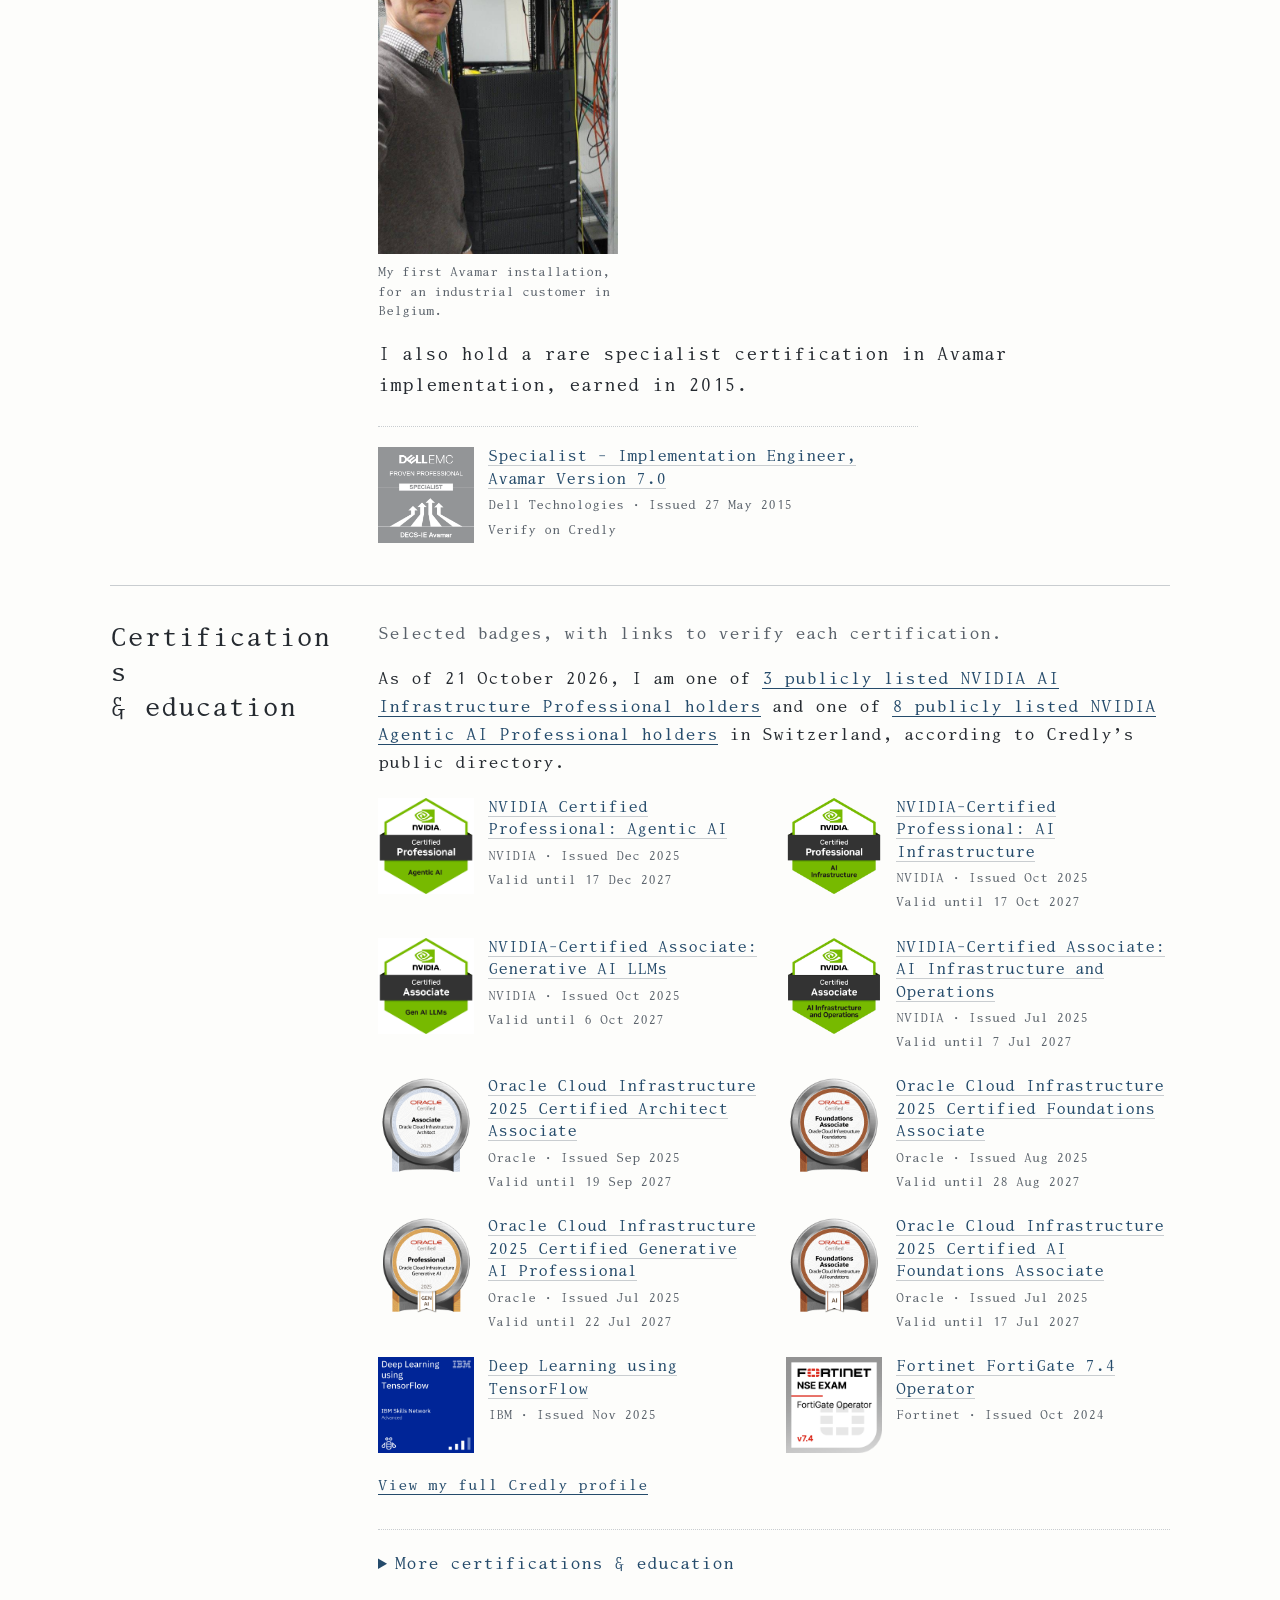
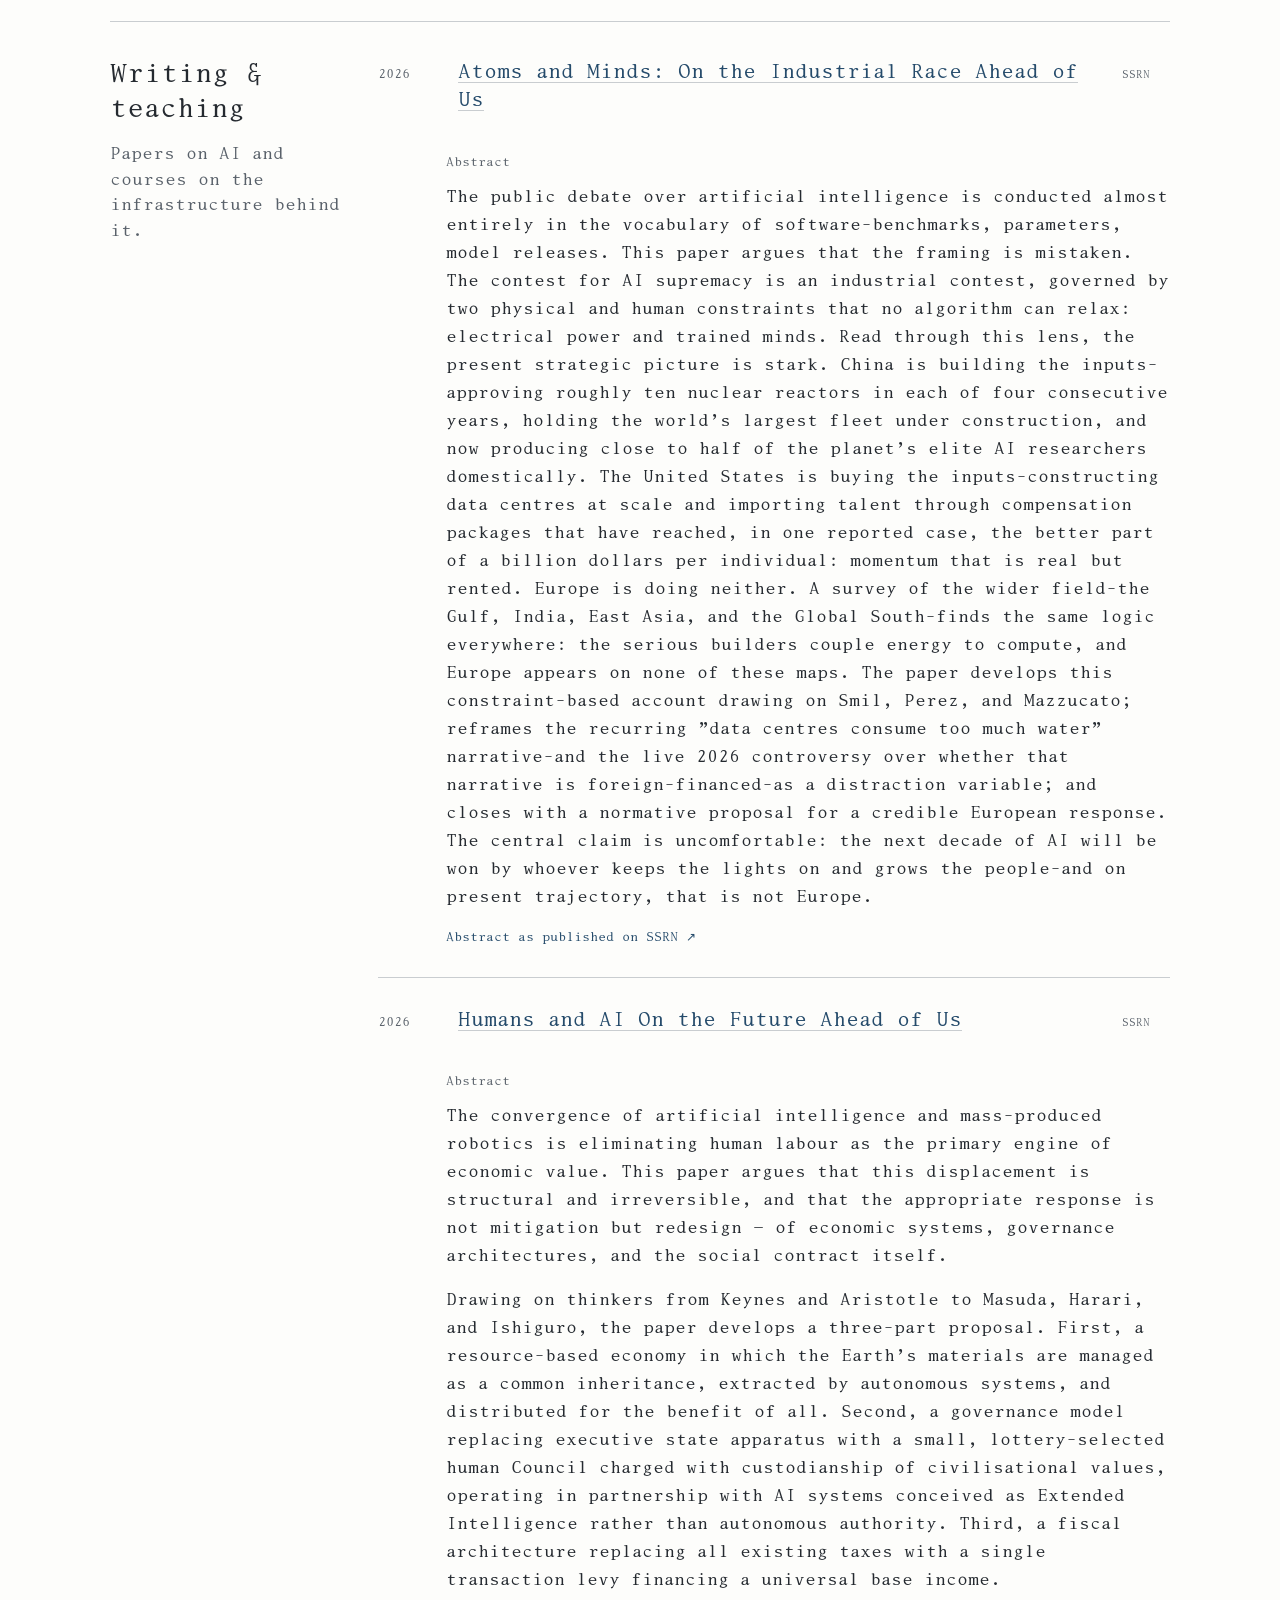
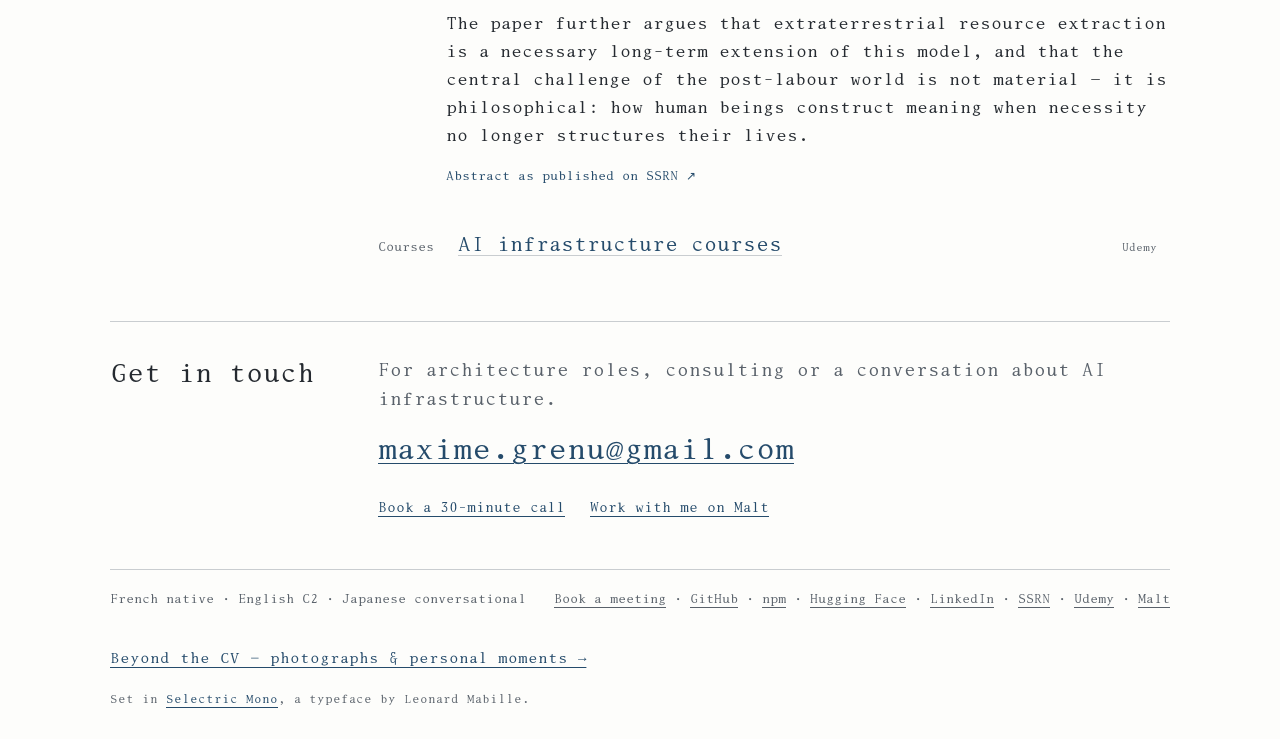
==== commit 71ea574a: "Show Licorn product and engineering scope with official SSRN abstracts" ====
--- a/index.html
+++ b/index.html
@@ -12,7 +12,7 @@
     <title>Maxime Grenu | AI Infrastructure &amp; Platform Architect</title>
     <link rel="preload" href="assets/fonts/SelectricMono.otf" as="font" type="font/otf" crossorigin />
     <link rel="stylesheet" href="styles.css?v=software-navigation-22" />
-  <link rel="stylesheet" href="work.css?v=visual-22" />
+  <link rel="stylesheet" href="work.css?v=licorn-abstracts-23" />
   </head>
   <body class="profile-page">
     <a class="skip-link" href="#top">Skip to content</a>
@@ -103,10 +103,26 @@
               <h3>Principal AI Architect &amp; Lead Engineer</h3>
               <p class="company">Licorn SA / OriginAI SA · Switzerland</p>
               <p>Architected two production AI platforms: multi-LLM services, FastAPI microservices, NVIDIA DGX, AWS Bedrock, Terraform, PII controls and OpenTelemetry/Langfuse observability.</p>
-              <figure class="work-visual licorn-visual">
-                <a href="https://licorn.ch/" target="_blank" rel="noreferrer"><img src="assets/licorn-public.jpg" alt="Licorn's white and turquoise star emblem on a deep teal background" width="2400" height="1260" loading="lazy" decoding="async" /></a>
-                <figcaption>Public brand visual from <a href="https://licorn.ch/">Licorn</a>.</figcaption>
-              </figure>
+              <div class="licorn-case-study">
+                <figure class="work-visual licorn-product">
+                  <a href="assets/licorn/candidate-demo.webp" target="_blank" rel="noreferrer" aria-label="Enlarge the public Licorn candidate interface"><img src="assets/licorn/candidate-demo.webp" alt="Licorn candidate interface showing job offers, remote working conditions and salary ranges" width="666" height="798" loading="lazy" decoding="async" /></a>
+                  <details class="product-demo"><summary>Watch the public product demo (5 sec)</summary>
+                  <video controls playsinline preload="none" poster="assets/licorn/candidate-demo.webp" aria-label="Public Licorn candidate product demonstration">
+                    <source src="assets/licorn/candidate-demo.mp4" type="video/mp4" />
+                    <a href="assets/licorn/candidate-demo.mp4">Watch the Licorn product demonstration</a>
+                  </video>
+                  </details>
+                  <figcaption>Candidate interface: job offers, employment conditions and salary ranges. Public <a href="https://licorn.ch/">Licorn</a> product demonstration, 2025.</figcaption>
+                </figure>
+                <div class="licorn-engineering" aria-labelledby="licorn-engineering-title">
+                  <p class="case-eyebrow">MY ENGINEERING SCOPE / 2025–2026</p>
+                  <h4 id="licorn-engineering-title">Behind the AI platforms</h4>
+                  <div class="engineering-layer"><span>01</span><div><h5>Model services</h5><p>Multi-LLM services and FastAPI microservices</p></div></div>
+                  <div class="engineering-layer"><span>02</span><div><h5>Compute &amp; cloud</h5><p>NVIDIA DGX and AWS Bedrock</p></div></div>
+                  <div class="engineering-layer"><span>03</span><div><h5>Deployment &amp; operations</h5><p>Terraform infrastructure, OpenTelemetry and Langfuse observability</p></div></div>
+                  <div class="engineering-layer"><span>04</span><div><h5>Data protection</h5><p>PII controls across the AI platforms</p></div></div>
+                </div>
+              </div>
             </div>
           </article>
           <article class="timeline-item" id="work-flowbank">
@@ -328,12 +344,28 @@
           <p>Papers on AI and courses on the infrastructure behind it.</p>
         </div>
         <div class="publication-list">
+          <article class="paper-entry" aria-label="Atoms and Minds: On the Industrial Race Ahead of Us">
           <a href="https://doi.org/10.2139/ssrn.6861338" target="_blank" rel="noreferrer">
-            <span>2026</span><strong>Atoms and Minds - On the Industrial Race Ahead of Us</strong><em>SSRN</em>
-          </a>
+            <span>2026</span><strong>Atoms and Minds: On the Industrial Race Ahead of Us</strong><em>SSRN</em>
+          </a>
+            <div class="paper-abstract">
+              <h3>Abstract</h3>
+              <p>The public debate over artificial intelligence is conducted almost entirely in the vocabulary of software-benchmarks, parameters, model releases. This paper argues that the framing is mistaken. The contest for AI supremacy is an industrial contest, governed by two physical and human constraints that no algorithm can relax: electrical power and trained minds. Read through this lens, the present strategic picture is stark. China is building the inputs-approving roughly ten nuclear reactors in each of four consecutive years, holding the world&#x27;s largest fleet under construction, and now producing close to half of the planet&#x27;s elite AI researchers domestically. The United States is buying the inputs-constructing data centres at scale and importing talent through compensation packages that have reached, in one reported case, the better part of a billion dollars per individual: momentum that is real but rented. Europe is doing neither. A survey of the wider field-the Gulf, India, East Asia, and the Global South-finds the same logic everywhere: the serious builders couple energy to compute, and Europe appears on none of these maps. The paper develops this constraint-based account drawing on Smil, Perez, and Mazzucato; reframes the recurring &quot;data centres consume too much water&quot; narrative-and the live 2026 controversy over whether that narrative is foreign-financed-as a distraction variable; and closes with a normative proposal for a credible European response. The central claim is uncomfortable: the next decade of AI will be won by whoever keeps the lights on and grows the people-and on present trajectory, that is not Europe.</p>
+              <p class="abstract-source"><a href="https://papers.ssrn.com/sol3/papers.cfm?abstract_id=6861338" target="_blank" rel="noreferrer">Abstract as published on SSRN &#8599;</a></p>
+            </div>
+          </article>
+          <article class="paper-entry" aria-label="Humans and AI On the Future Ahead of Us">
           <a href="https://doi.org/10.2139/ssrn.6313118" target="_blank" rel="noreferrer">
-            <span>2026</span><strong>Humans and AI - On the Future Ahead of Us</strong><em>SSRN</em>
-          </a>
+            <span>2026</span><strong>Humans and AI On the Future Ahead of Us</strong><em>SSRN</em>
+          </a>
+            <div class="paper-abstract">
+              <h3>Abstract</h3>
+              <p>The convergence of artificial intelligence and mass-produced robotics is eliminating human labour as the primary engine of economic value. This paper argues that this displacement is structural and irreversible, and that the appropriate response is not mitigation but redesign — of economic systems, governance architectures, and the social contract itself.</p>
+              <p>Drawing on thinkers from Keynes and Aristotle to Masuda, Harari, and Ishiguro, the paper develops a three-part proposal. First, a resource-based economy in which the Earth&#x27;s materials are managed as a common inheritance, extracted by autonomous systems, and distributed for the benefit of all. Second, a governance model replacing executive state apparatus with a small, lottery-selected human Council charged with custodianship of civilisational values, operating in partnership with AI systems conceived as Extended Intelligence rather than autonomous authority. Third, a fiscal architecture replacing all existing taxes with a single transaction levy financing a universal base income.</p>
+              <p>The paper further argues that extraterrestrial resource extraction is a necessary long-term extension of this model, and that the central challenge of the post-labour world is not material — it is philosophical: how human beings construct meaning when necessity no longer structures their lives.</p>
+              <p class="abstract-source"><a href="https://papers.ssrn.com/sol3/papers.cfm?abstract_id=6313118" target="_blank" rel="noreferrer">Abstract as published on SSRN &#8599;</a></p>
+            </div>
+          </article>
           <a href="https://www.udemy.com/user/maxime-grenu/" target="_blank" rel="noreferrer">
             <span>Courses</span><strong>AI infrastructure courses</strong><em>Udemy</em>
           </a>
--- a/work.css
+++ b/work.css
@@ -15,3 +15,31 @@
 @media(max-width:600px) { .work-brands { padding-bottom: 28px; } .work-brands > div { justify-content: flex-start; gap: 25px; } .work-brands img { max-width: 135px; max-height: 42px; } }
 
 .brand-credit { font-size: 10px; color: var(--muted); margin-bottom: 12px; }
+
+.licorn-case-study { margin-top: 26px; display: grid; grid-template-columns: minmax(0, .9fr) minmax(0, 1.1fr); gap: 24px; align-items: start; }
+.licorn-case-study .work-visual { margin-top: 0; }
+.licorn-product video { display: block; width: 100%; height: auto; background: #004c54; }
+.licorn-engineering { padding: 20px; background: #eef6f5; border-top: 3px solid #007d80; }
+.case-eyebrow { font-size: 10px; color: #32646a; margin-bottom: 12px; }
+.licorn-engineering h4 { margin: 0 0 20px; font-size: 20px; font-weight: 400; line-height: 1.4; }
+.engineering-layer { display: grid; grid-template-columns: 26px 1fr; gap: 10px; padding-block: 14px; border-top: 1px solid #b8d4d2; }
+.engineering-layer > span { font-size: 11px; color: #32646a; padding-top: 3px; }
+.engineering-layer h5 { margin: 0 0 5px; font-size: 14px; font-weight: 400; }
+.engineering-layer p { font-size: 12px; line-height: 1.6; color: var(--muted); }
+.paper-entry { padding-bottom: 28px; }
+.paper-entry + .paper-entry { border-top: 1px solid var(--line); padding-top: 28px; }
+.paper-abstract { margin: 20px 0 0 68px; }
+.paper-abstract h3 { font-size: 12px; color: var(--muted); margin-bottom: 12px; }
+.paper-abstract > p { font-size: 16px; line-height: 1.75; }
+.paper-abstract > p + p { margin-top: 16px; }
+.paper-abstract > .abstract-source { font-size: 12px; margin-top: 16px; }
+.publication-list .abstract-source a { display: inline; padding: 0; border: 0; }
+@media(max-width:850px) { .licorn-case-study { grid-template-columns: 1fr; } .licorn-product { max-width: 460px; } }
+@media(max-width:600px) { .paper-abstract { margin-left: 0; } .licorn-engineering { padding: 18px; } }
+
+.timeline-item .licorn-engineering .engineering-layer p { font-size: 12px; line-height: 1.6; }
+.timeline-item .licorn-engineering > .case-eyebrow { font-size: 10px; }
+
+.product-demo { margin-top: 12px; font-size: 12px; }
+.product-demo summary { cursor: pointer; text-decoration: underline; text-underline-offset: 4px; }
+.product-demo video { margin-top: 12px; }
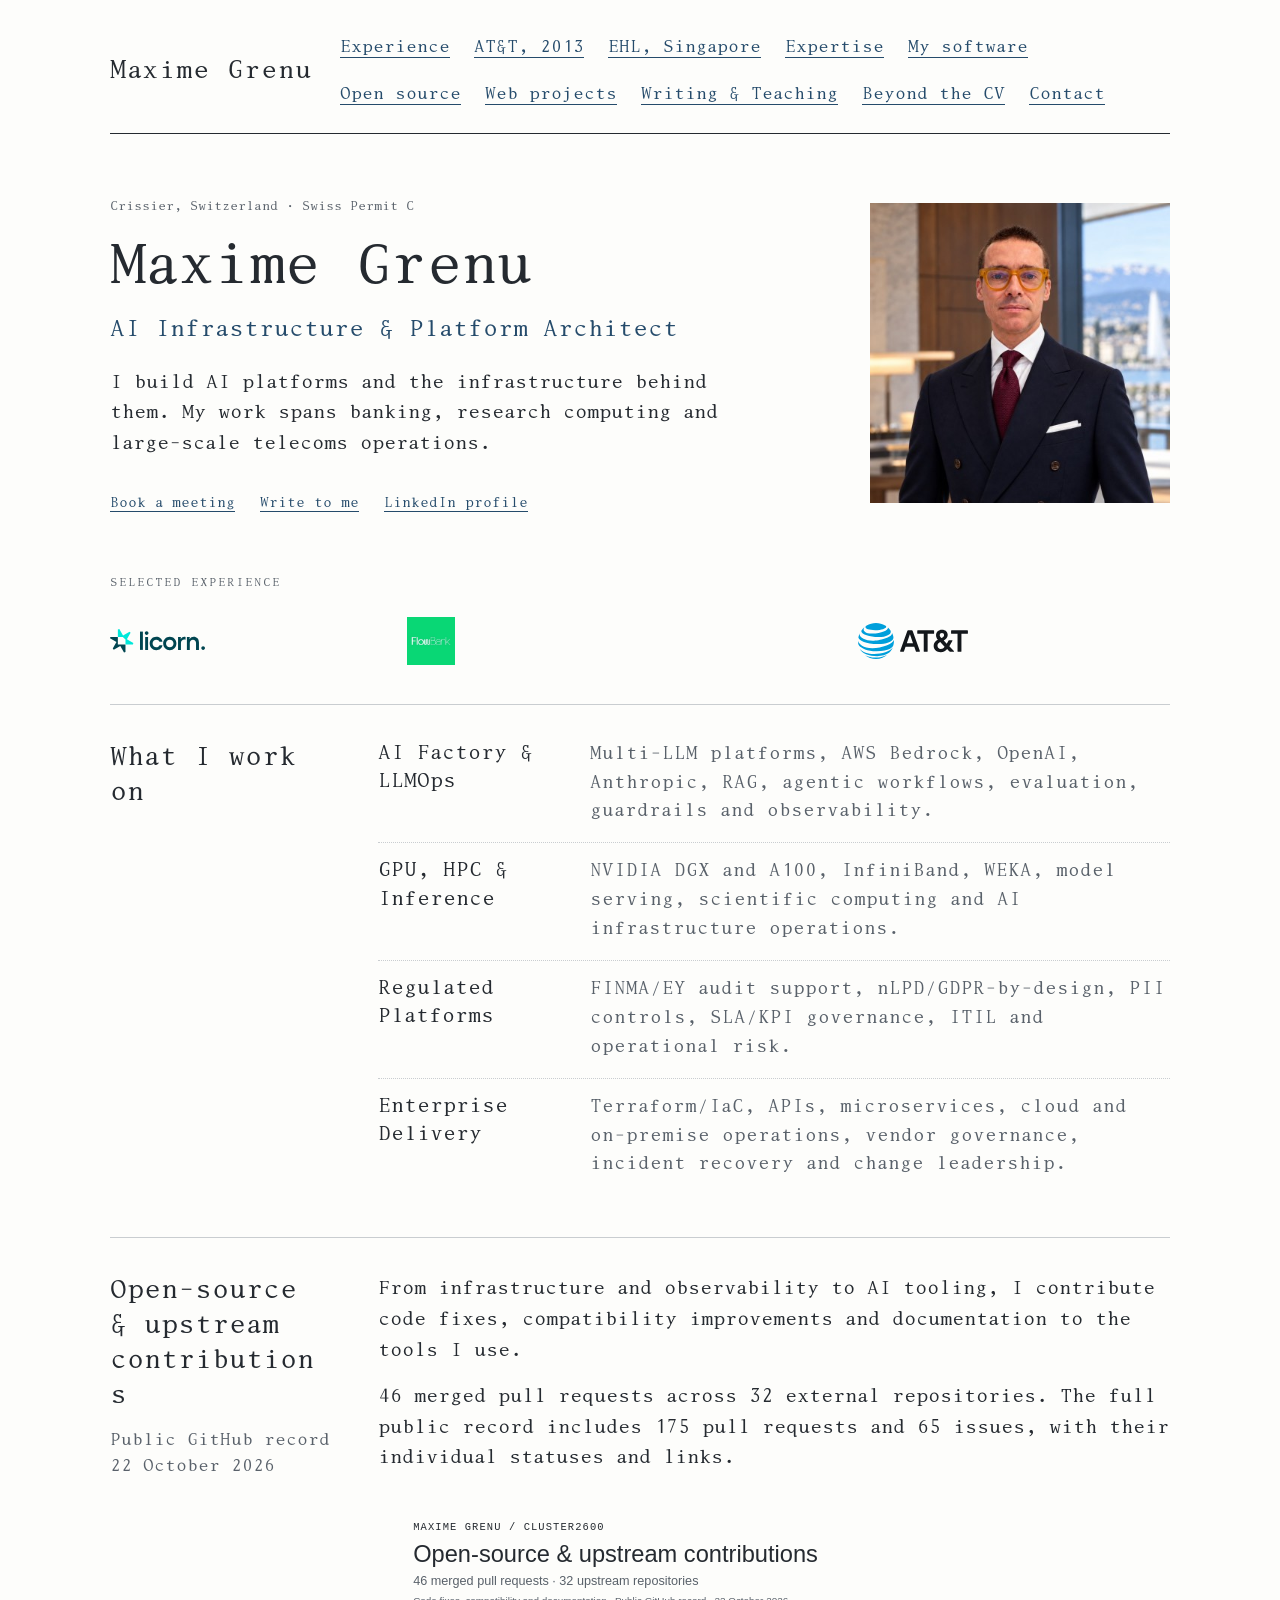
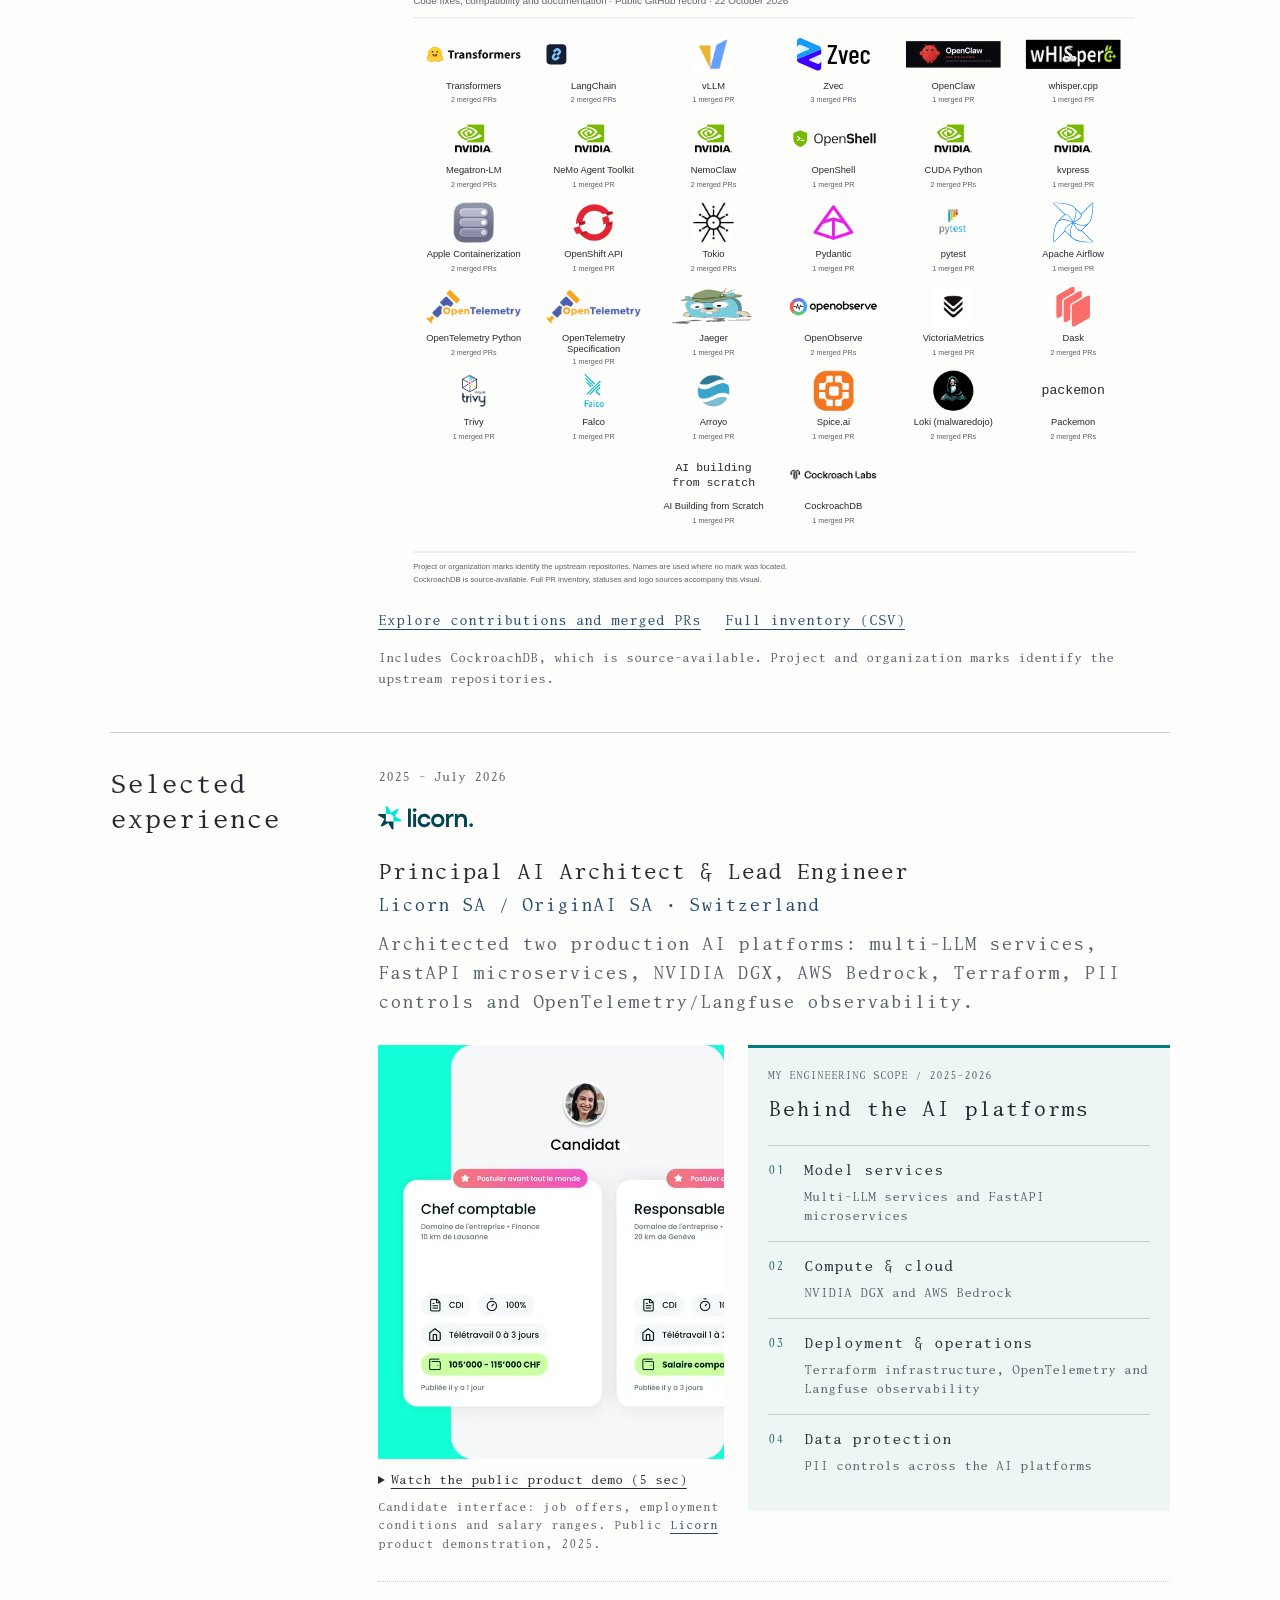
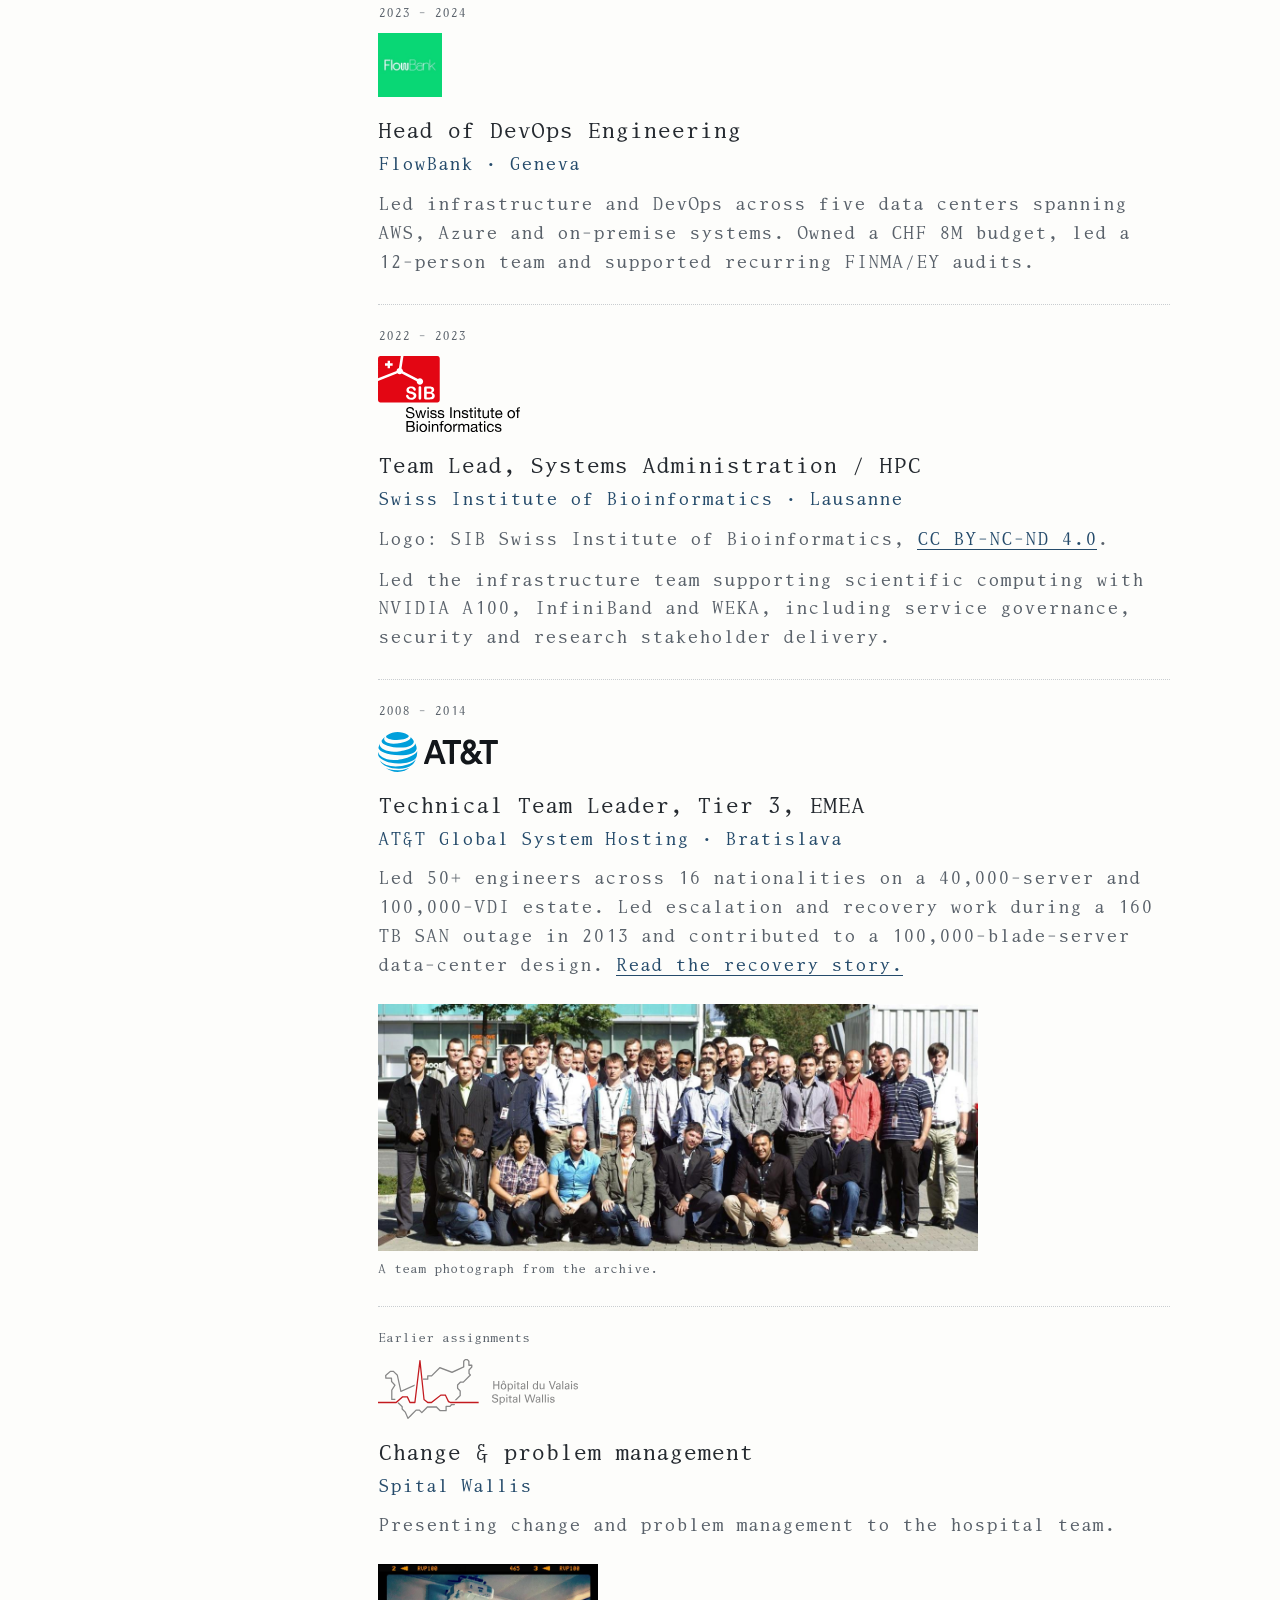
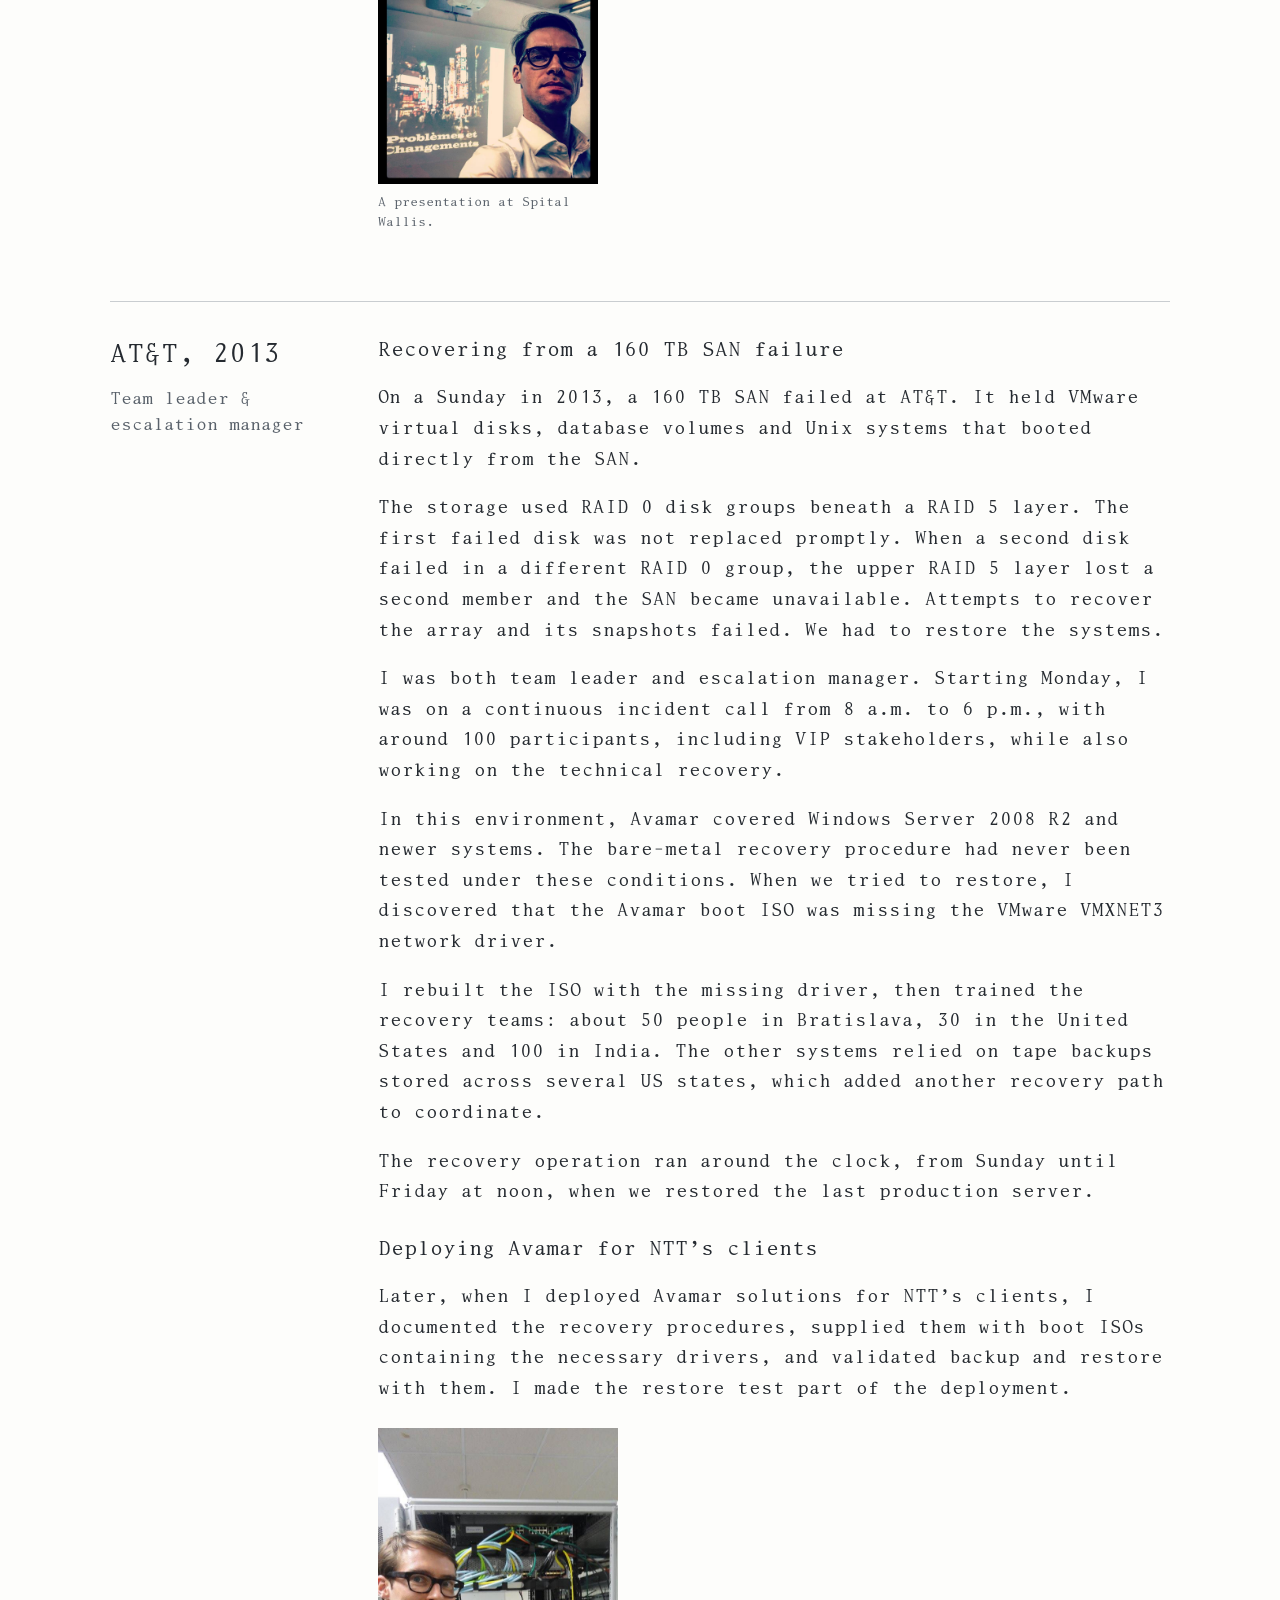
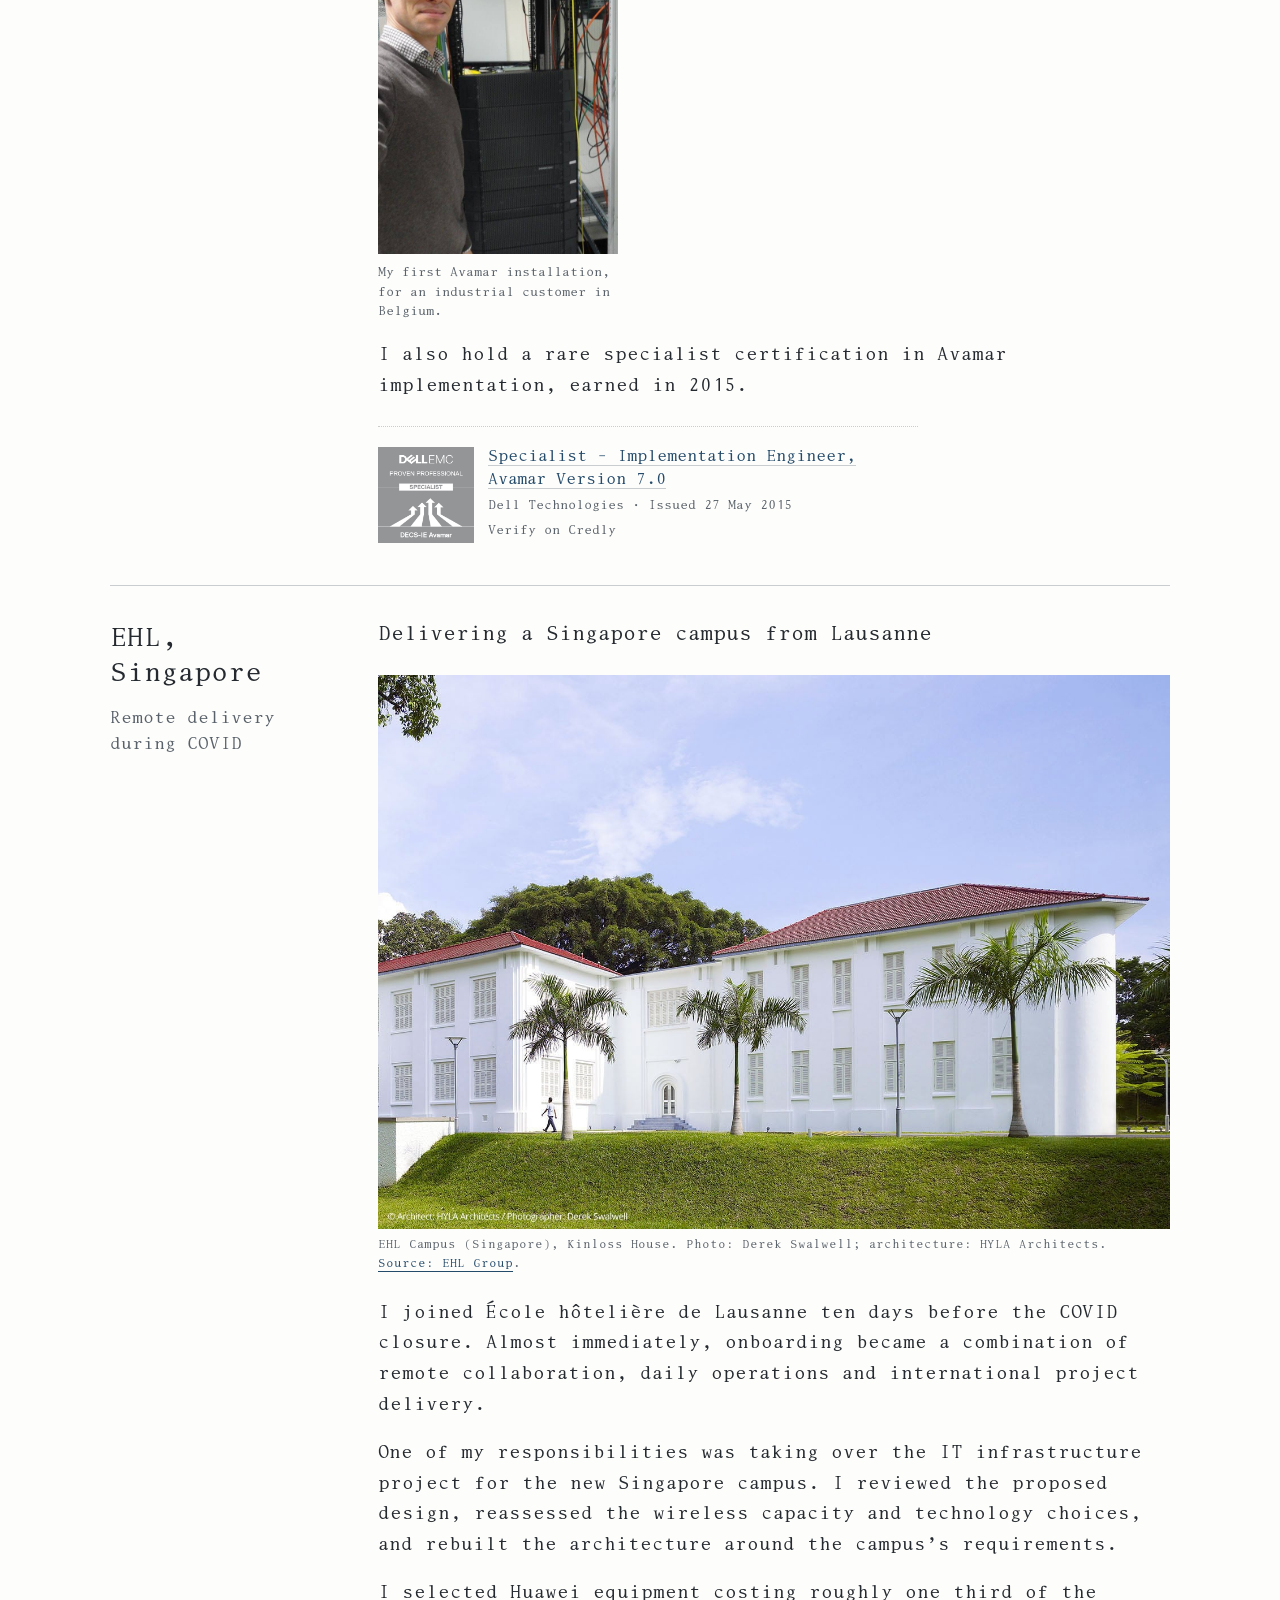
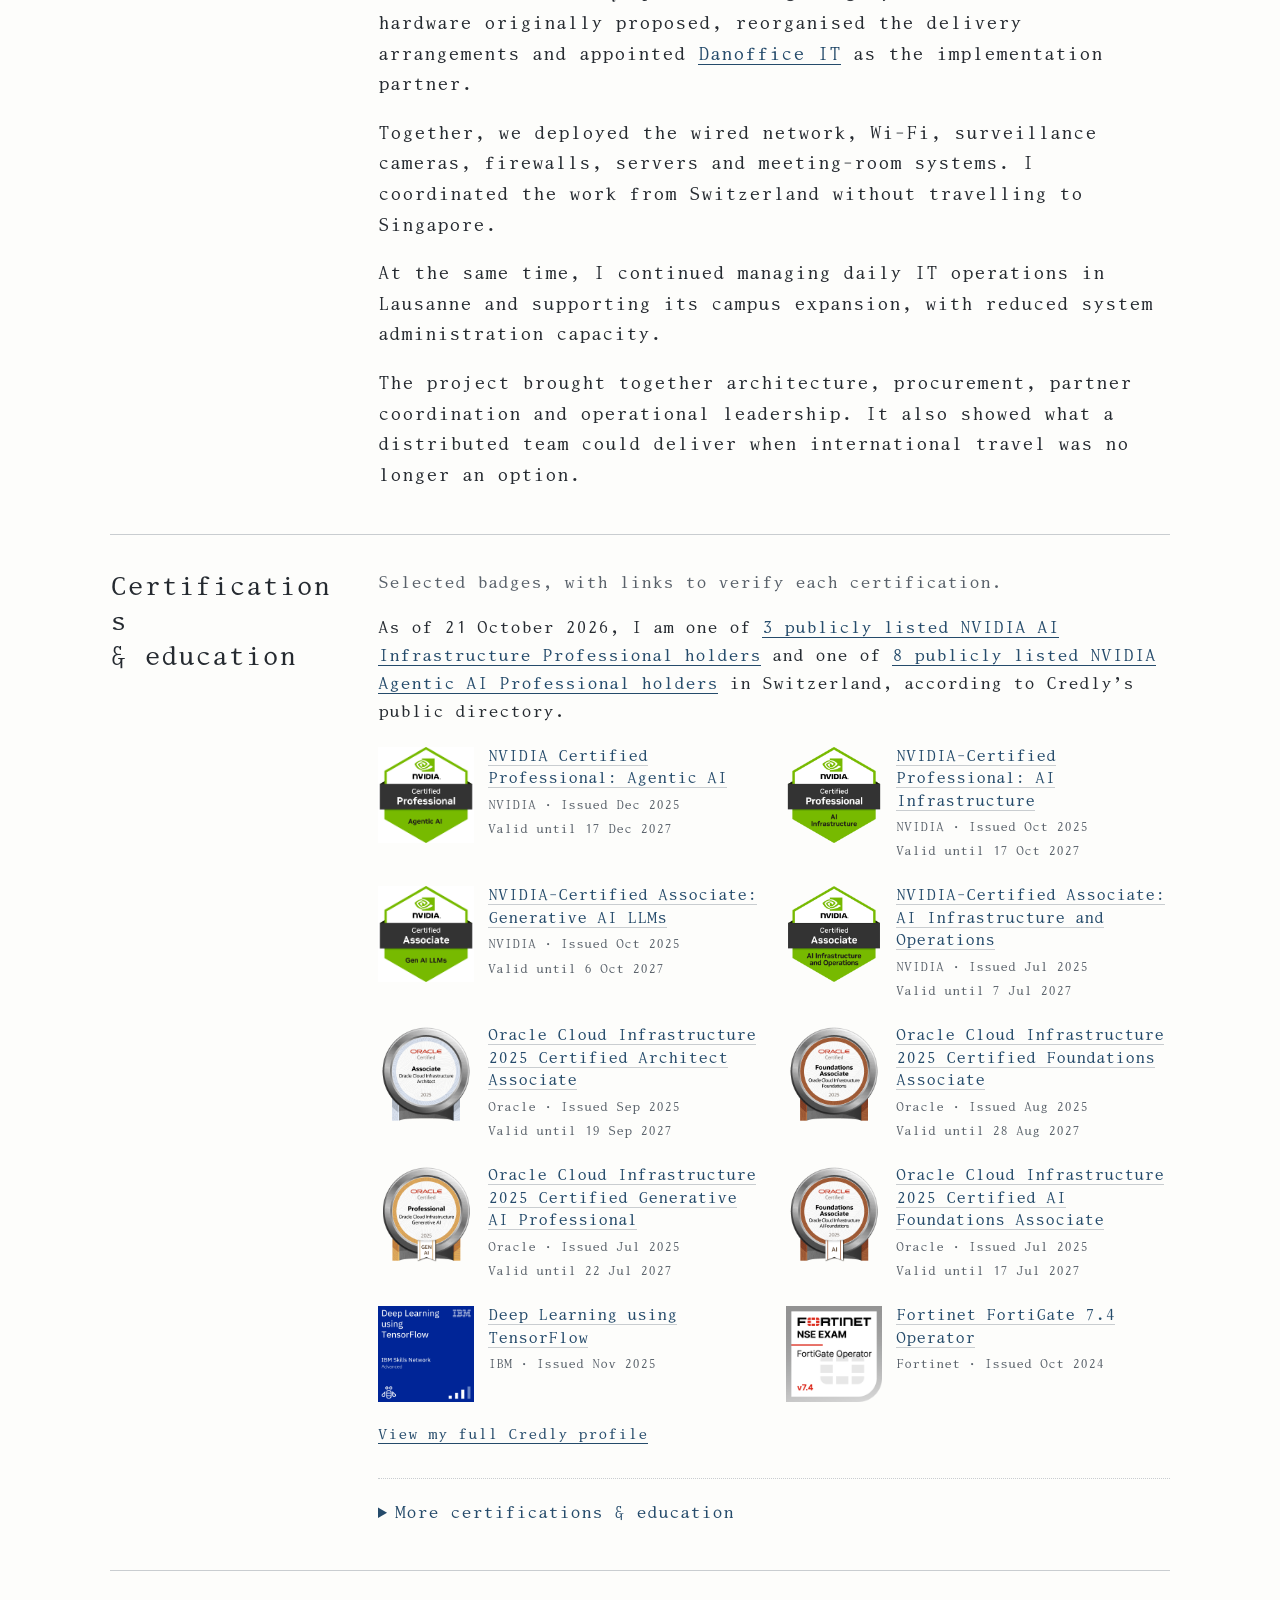
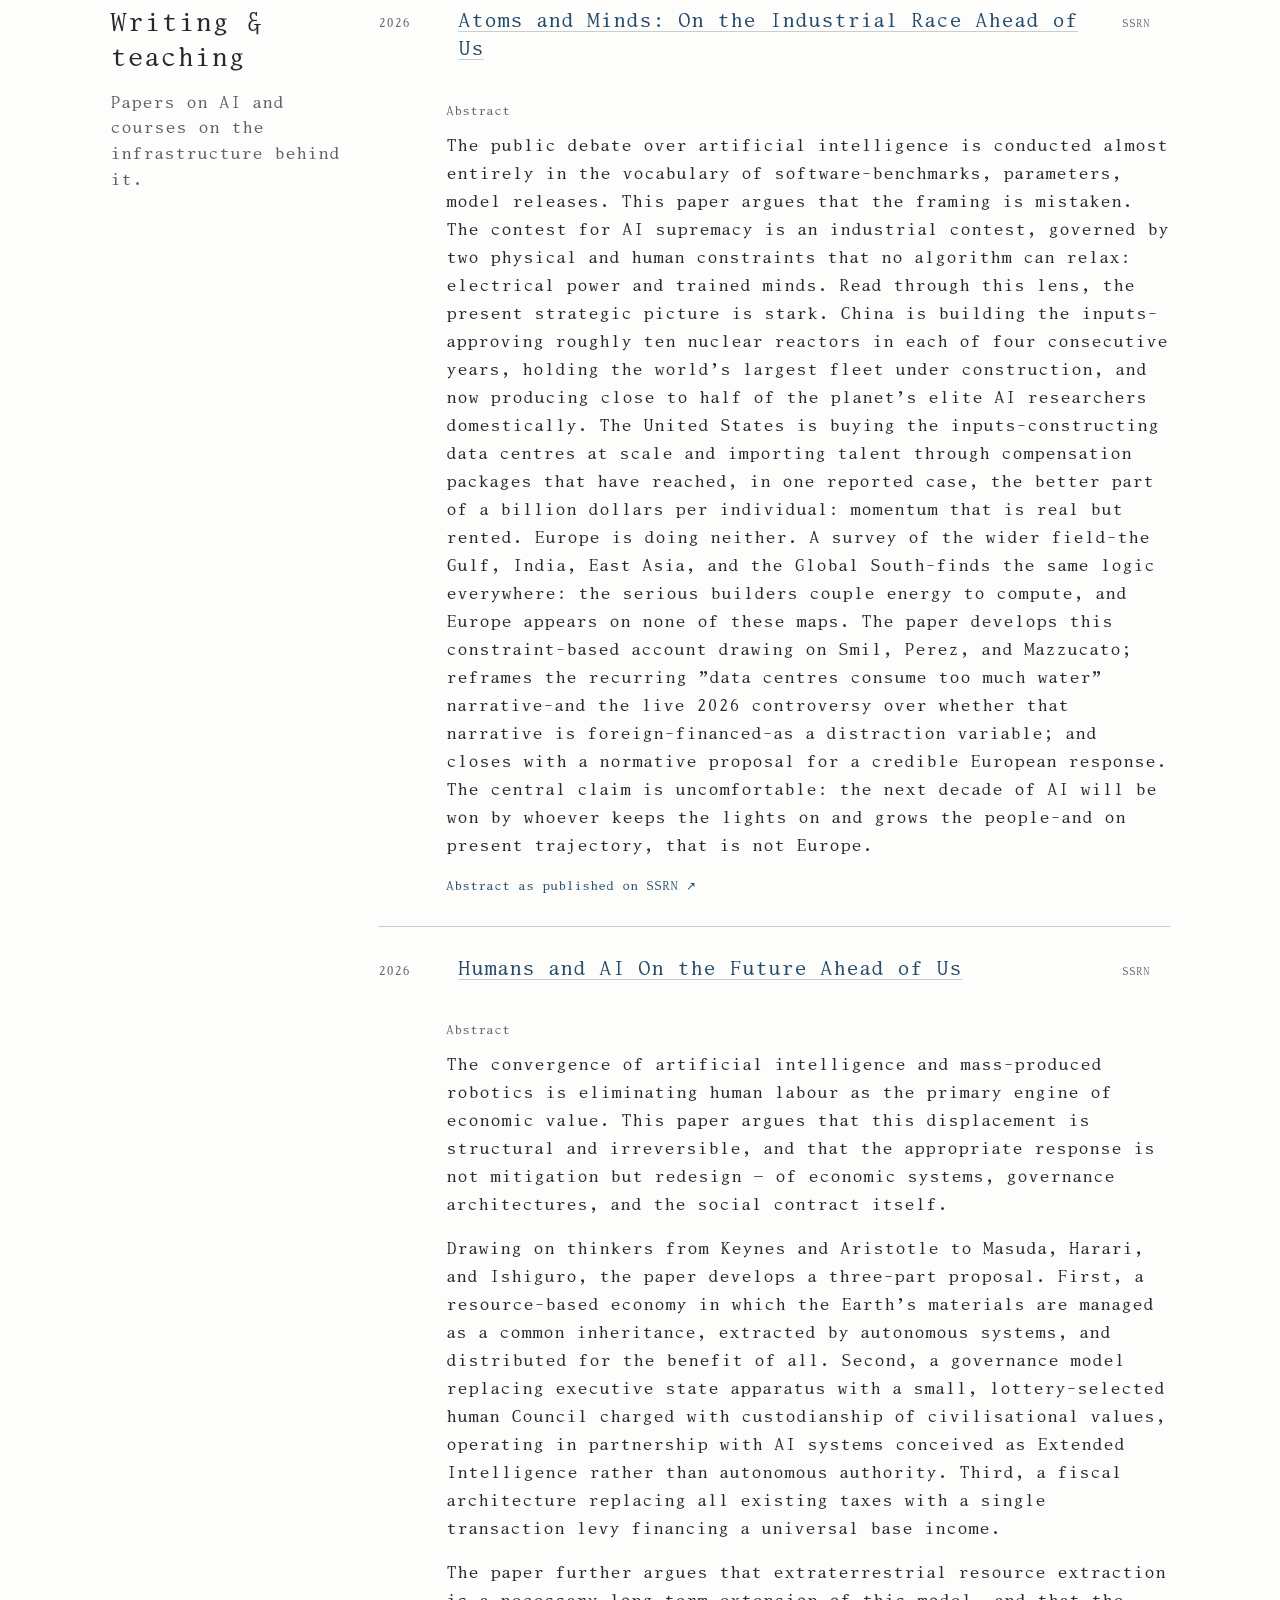
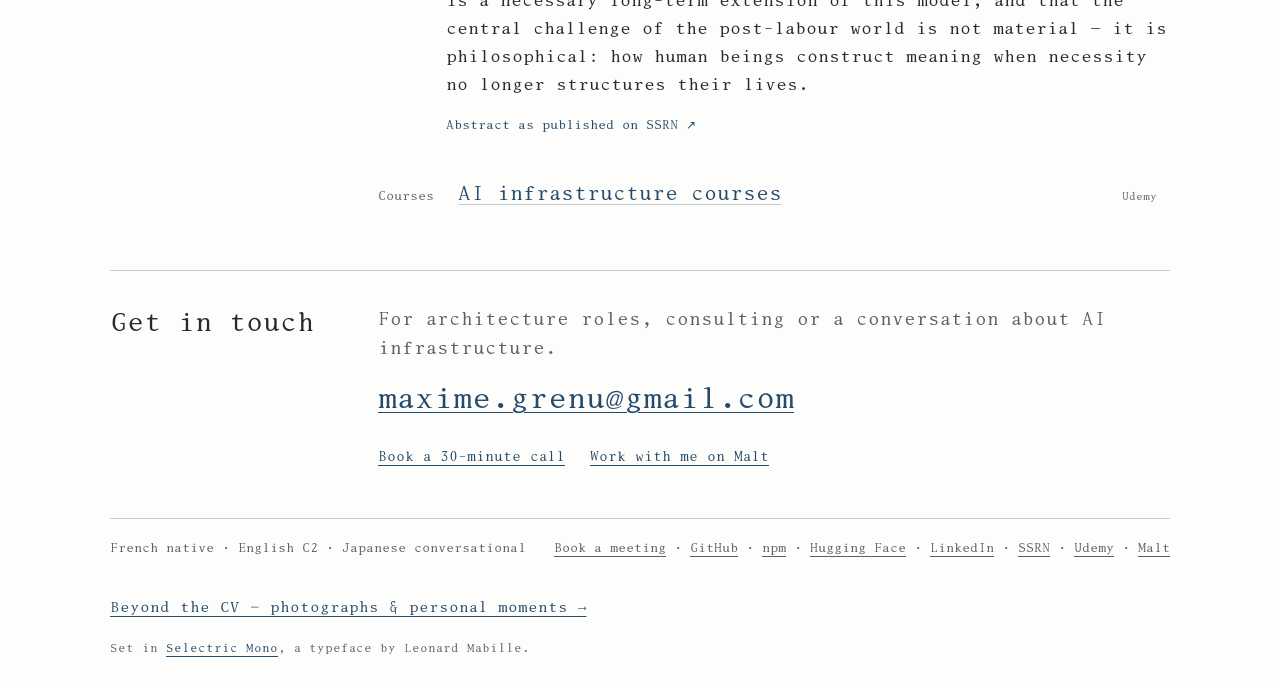
==== commit cfe0e972: "Add EHL Singapore delivery story and campus photograph" ====
--- a/index.html
+++ b/index.html
@@ -12,7 +12,7 @@
     <title>Maxime Grenu | AI Infrastructure &amp; Platform Architect</title>
     <link rel="preload" href="assets/fonts/SelectricMono.otf" as="font" type="font/otf" crossorigin />
     <link rel="stylesheet" href="styles.css?v=software-navigation-22" />
-  <link rel="stylesheet" href="work.css?v=licorn-abstracts-23" />
+  <link rel="stylesheet" href="work.css?v=ehl-campus-23" />
   </head>
   <body class="profile-page">
     <a class="skip-link" href="#top">Skip to content</a>
@@ -20,7 +20,8 @@
       <a class="site-name" href="index.html">Maxime Grenu</a>
       <nav aria-label="Primary navigation">
         <a href="#experience">Experience</a>
-        <a href="#att-2013">AT&amp;T, 2013</a>
+        <a href="#att-2013">AT&amp;T, 2013</a>
+        <a href="#ehl-singapore">EHL, Singapore</a>
         <a href="#expertise">Expertise</a>
         <a href="software.html">My software</a>
         <a href="#open-source">Open source</a>
@@ -210,6 +211,28 @@
         </article>
       </section>
 
+      <section id="ehl-singapore" class="field-story" aria-labelledby="ehl-singapore-title">
+        <div class="section-intro">
+          <h2 id="ehl-singapore-title">EHL, Singapore</h2>
+          <p>Remote delivery during COVID</p>
+        </div>
+        <div class="story-copy">
+          <h3>Delivering a Singapore campus from Lausanne</h3>
+          <figure class="work-visual ehl-campus-photo">
+            <a href="assets/ehl/singapore-campus.jpg" target="_blank" rel="noreferrer" aria-label="View the EHL Singapore campus photograph at full size">
+              <img src="assets/ehl/singapore-campus.jpg" alt="EHL's Singapore campus at Kinloss House, with white facades, red tiled roofs, palm trees and gardens" width="1400" height="980" loading="lazy" decoding="async" />
+            </a>
+            <figcaption>EHL Campus (Singapore), Kinloss House. Photo: Derek Swalwell; architecture: HYLA Architects. <a href="https://www.ehlgroup.com/en/education/ehl-campus-singapore/history" target="_blank" rel="noreferrer">Source: EHL Group</a>.</figcaption>
+          </figure>
+          <p>I joined École hôtelière de Lausanne ten days before the COVID closure. Almost immediately, onboarding became a combination of remote collaboration, daily operations and international project delivery.</p>
+          <p>One of my responsibilities was taking over the IT infrastructure project for the new Singapore campus. I reviewed the proposed design, reassessed the wireless capacity and technology choices, and rebuilt the architecture around the campus’s requirements.</p>
+          <p>I selected Huawei equipment costing roughly one third of the hardware originally proposed, reorganised the delivery arrangements and appointed <a href="https://www.danofficeit.com/" target="_blank" rel="noreferrer">Danoffice IT</a> as the implementation partner.</p>
+          <p>Together, we deployed the wired network, Wi-Fi, surveillance cameras, firewalls, servers and meeting-room systems. I coordinated the work from Switzerland without travelling to Singapore.</p>
+          <p>At the same time, I continued managing daily IT operations in Lausanne and supporting its campus expansion, with reduced system administration capacity.</p>
+          <p>The project brought together architecture, procurement, partner coordination and operational leadership. It also showed what a distributed team could deliver when international travel was no longer an option.</p>
+        </div>
+      </section>
+
       <section id="certifications" class="credentials" aria-labelledby="credentials-title">
         <div class="section-intro">
           <h2 id="credentials-title">Certifications<br /> &amp; education</h2>
--- a/work.css
+++ b/work.css
@@ -43,3 +43,6 @@
 .product-demo { margin-top: 12px; font-size: 12px; }
 .product-demo summary { cursor: pointer; text-decoration: underline; text-underline-offset: 4px; }
 .product-demo video { margin-top: 12px; }
+
+.ehl-campus-photo { margin: 24px 0; }
+.ehl-campus-photo img { width: 100%; height: auto; }
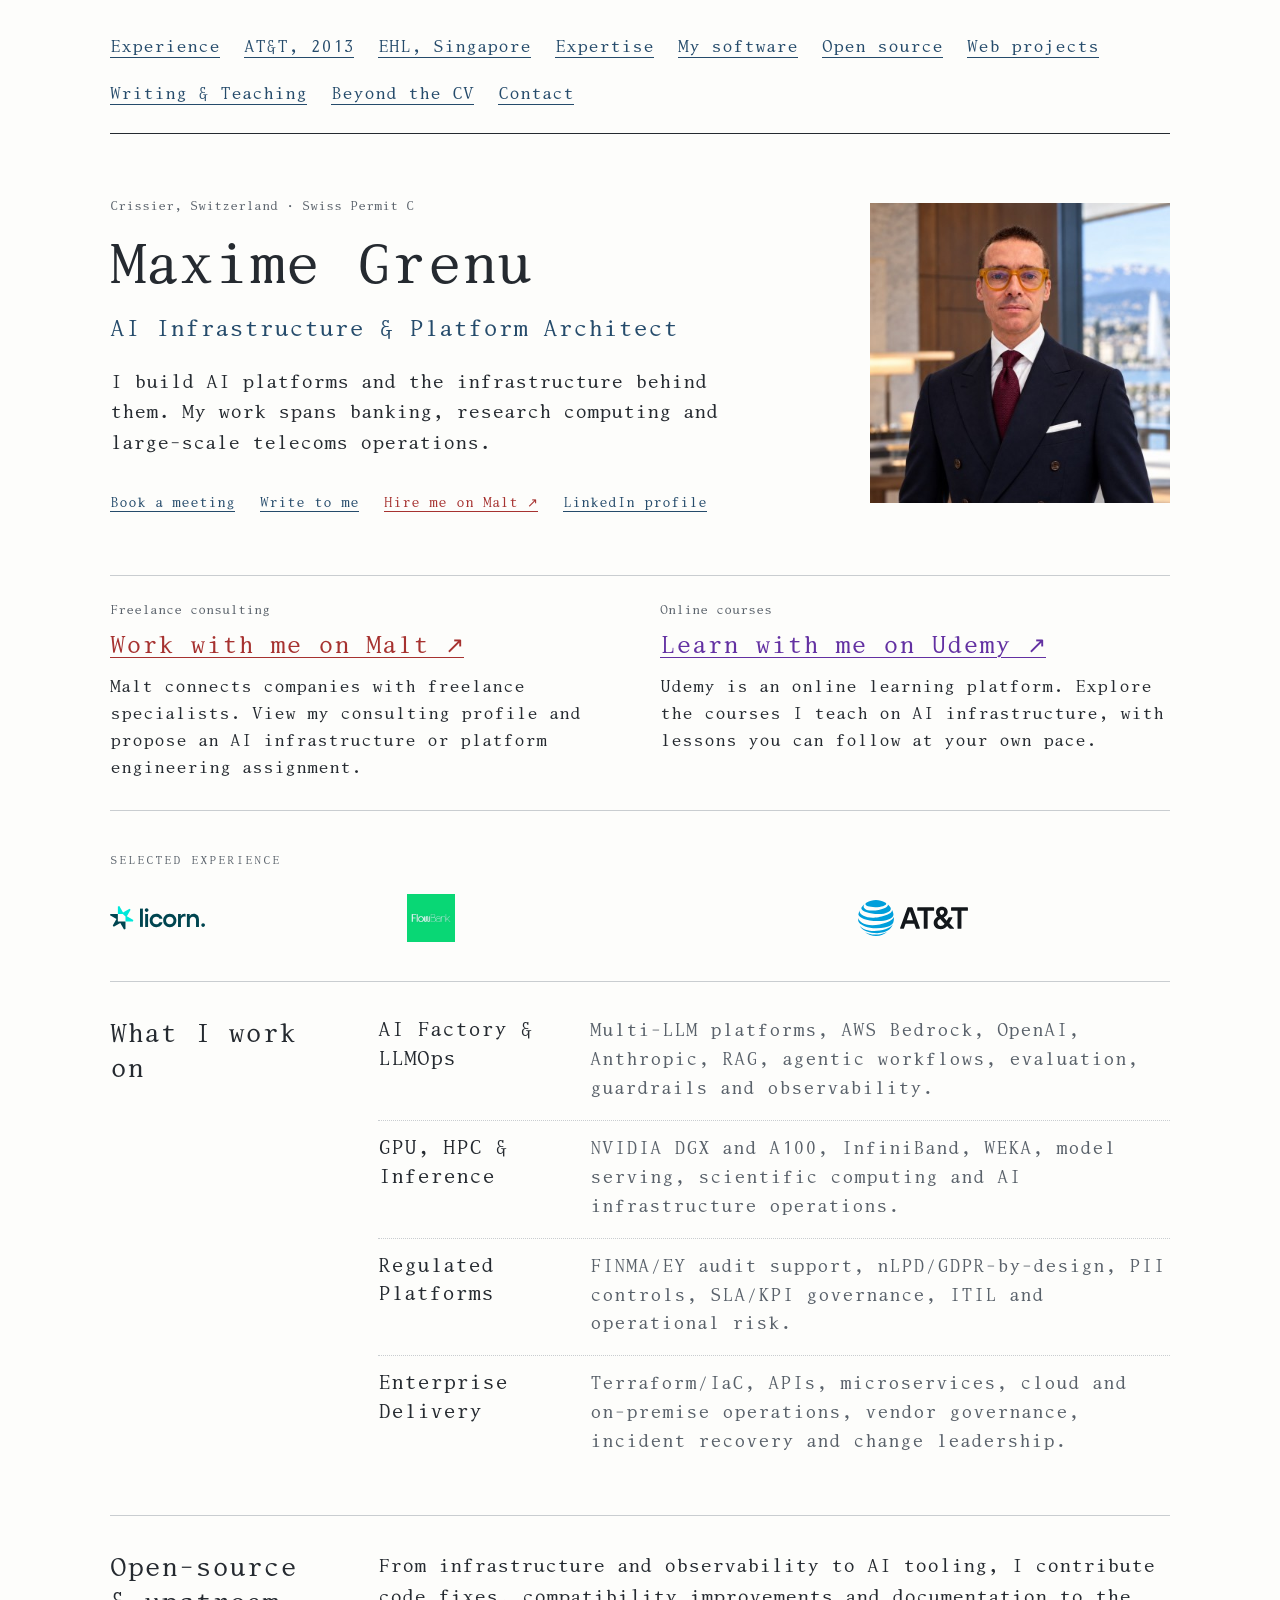
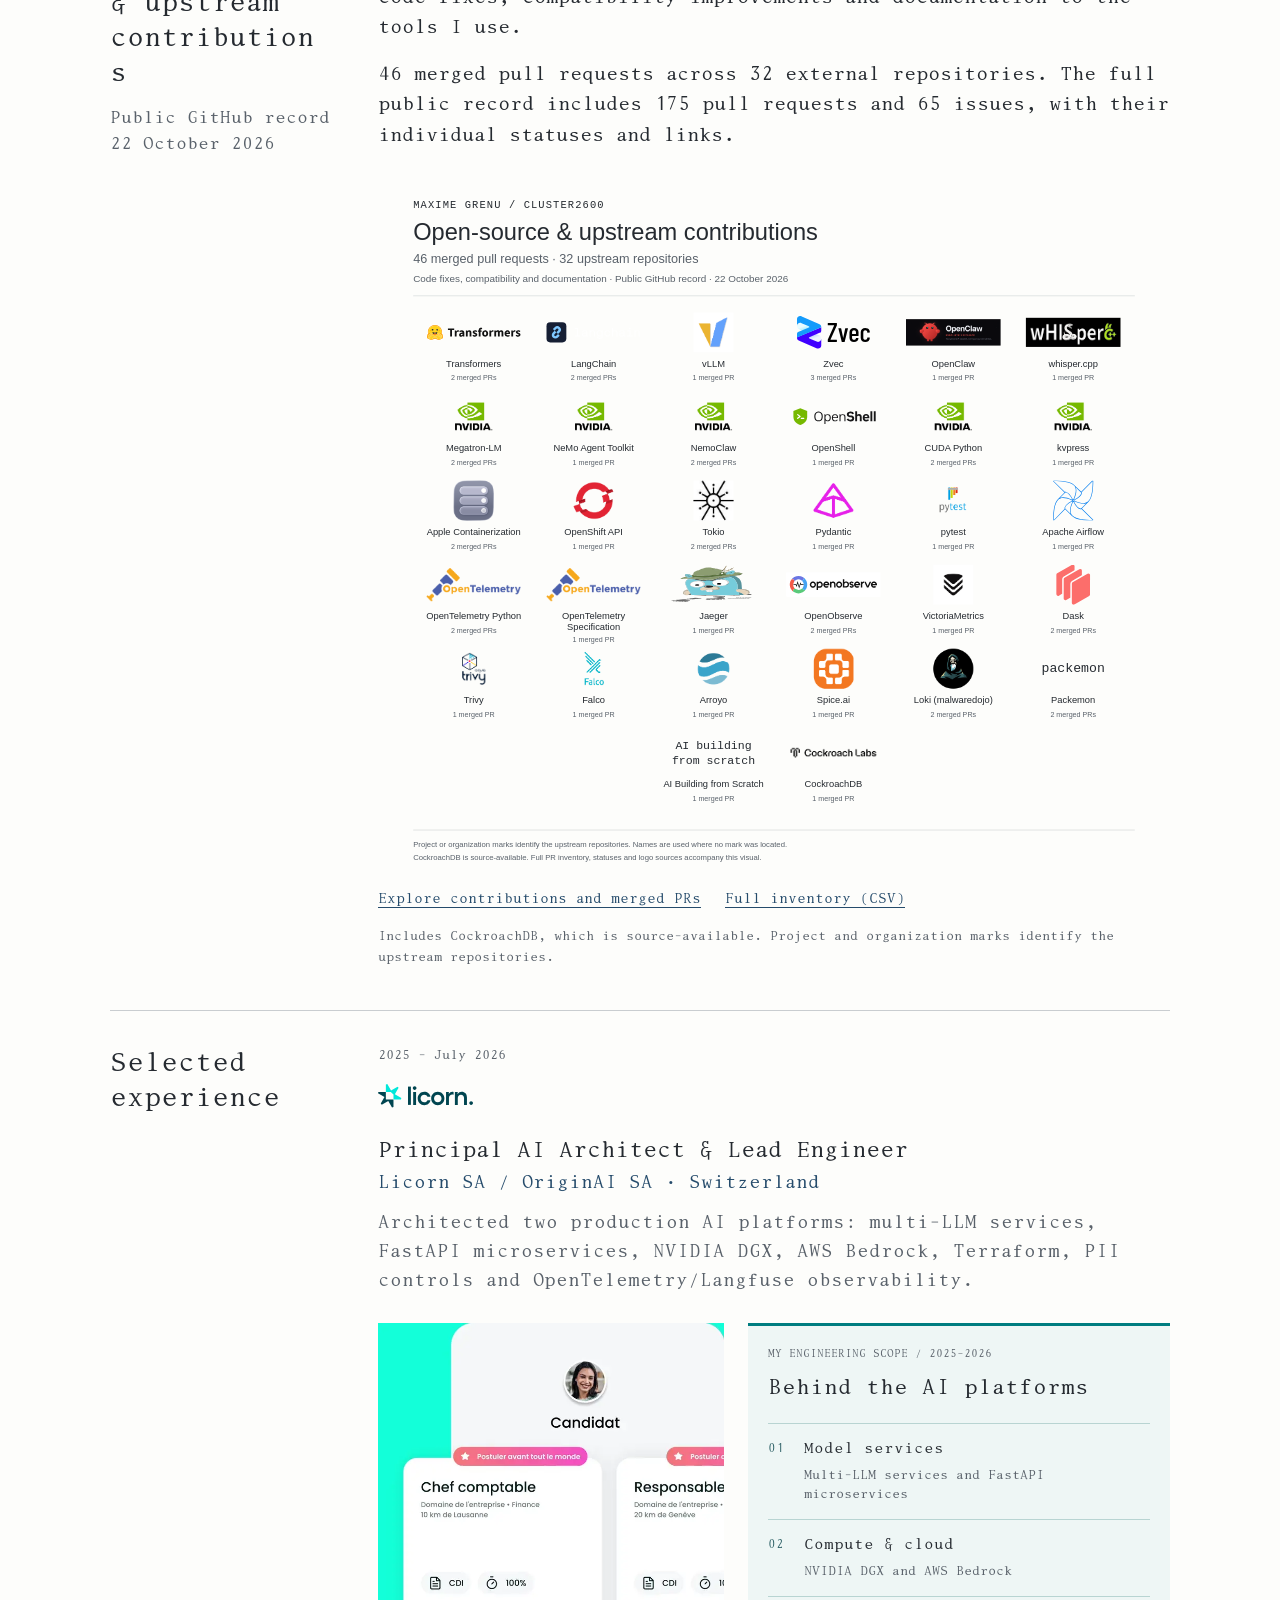
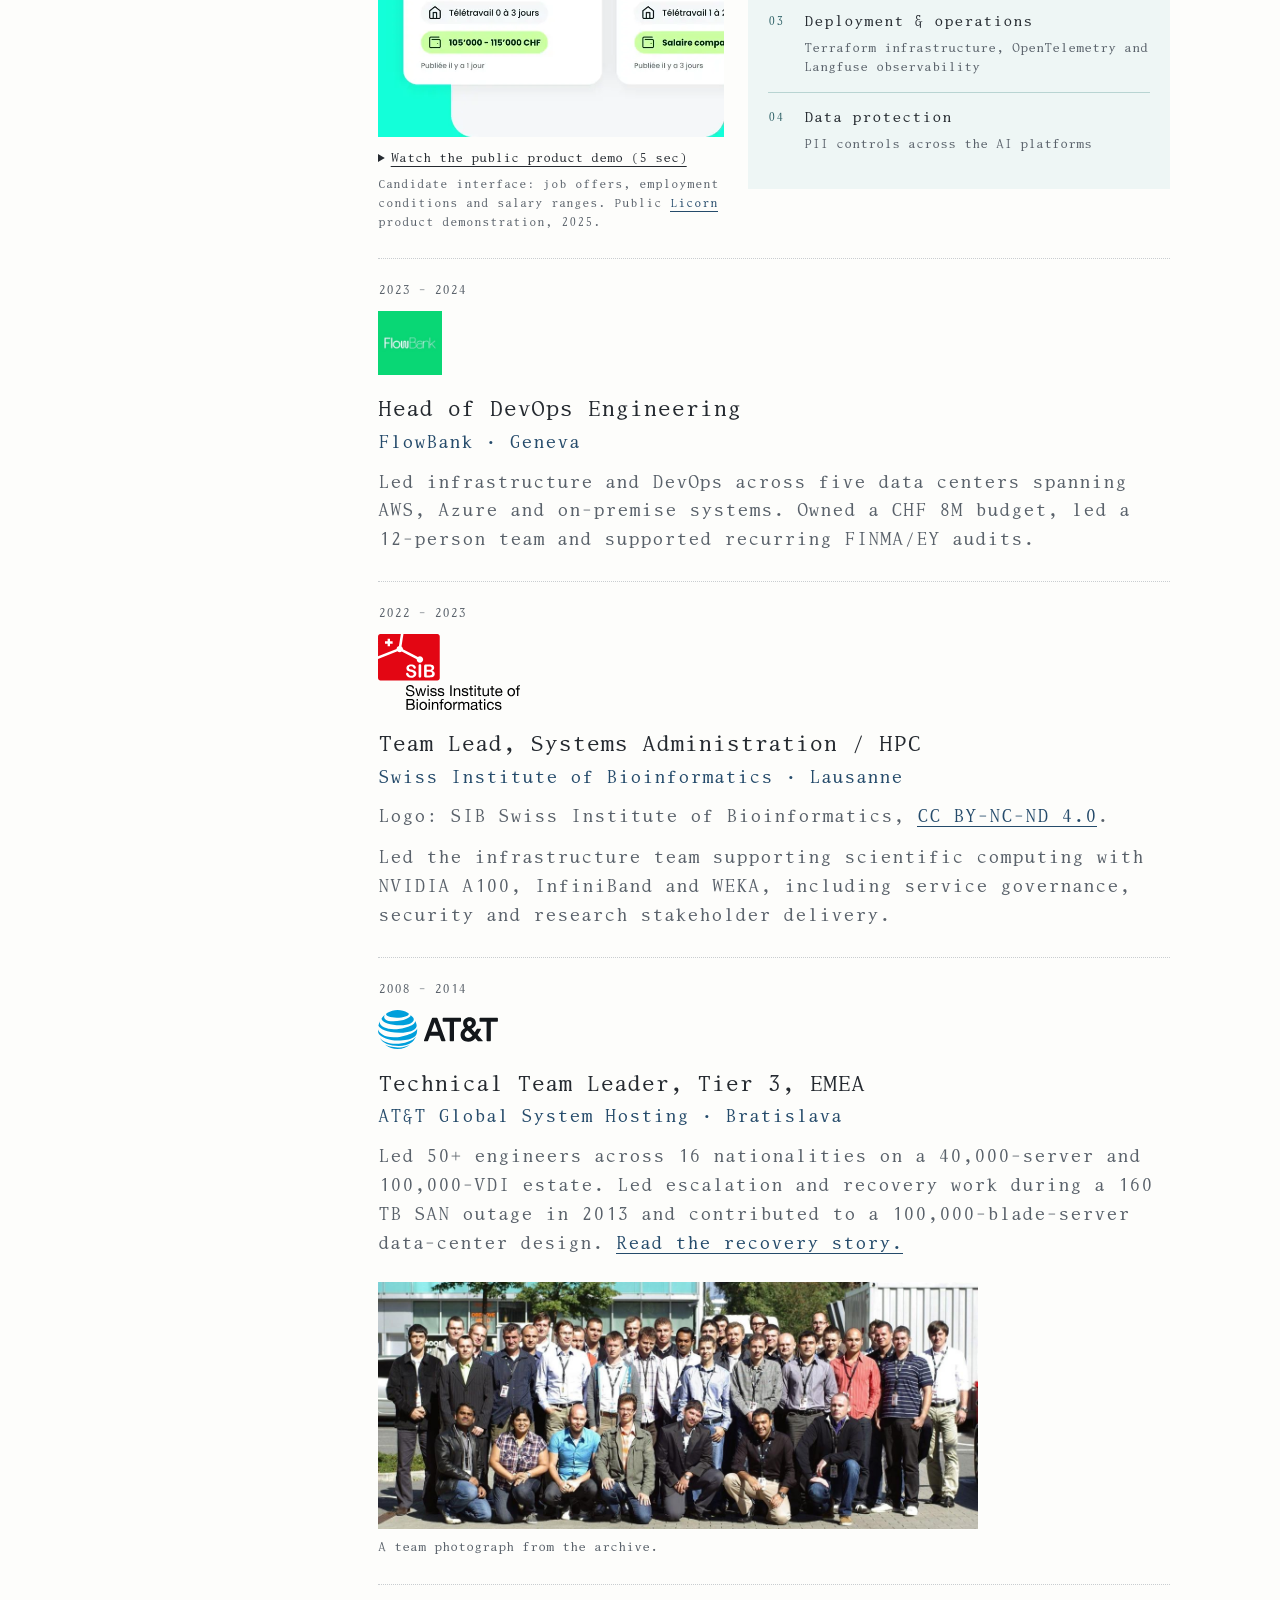
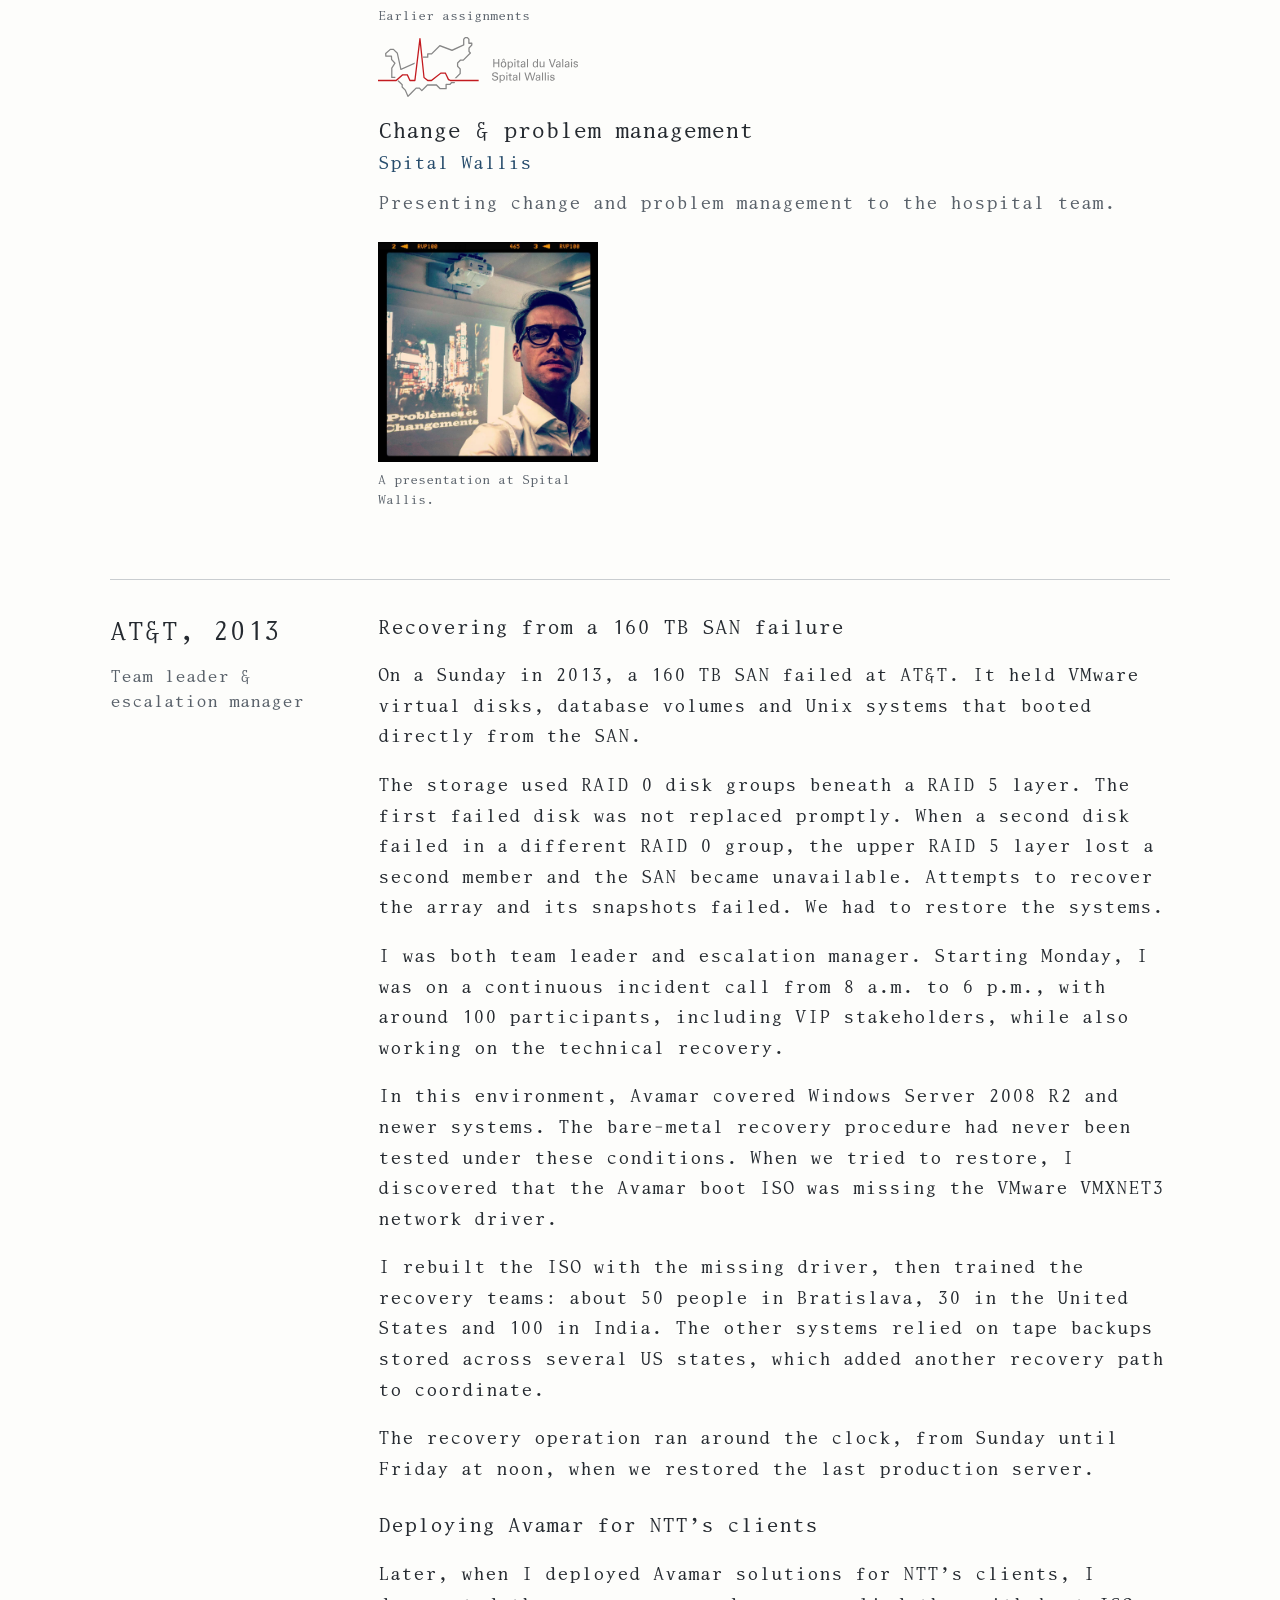
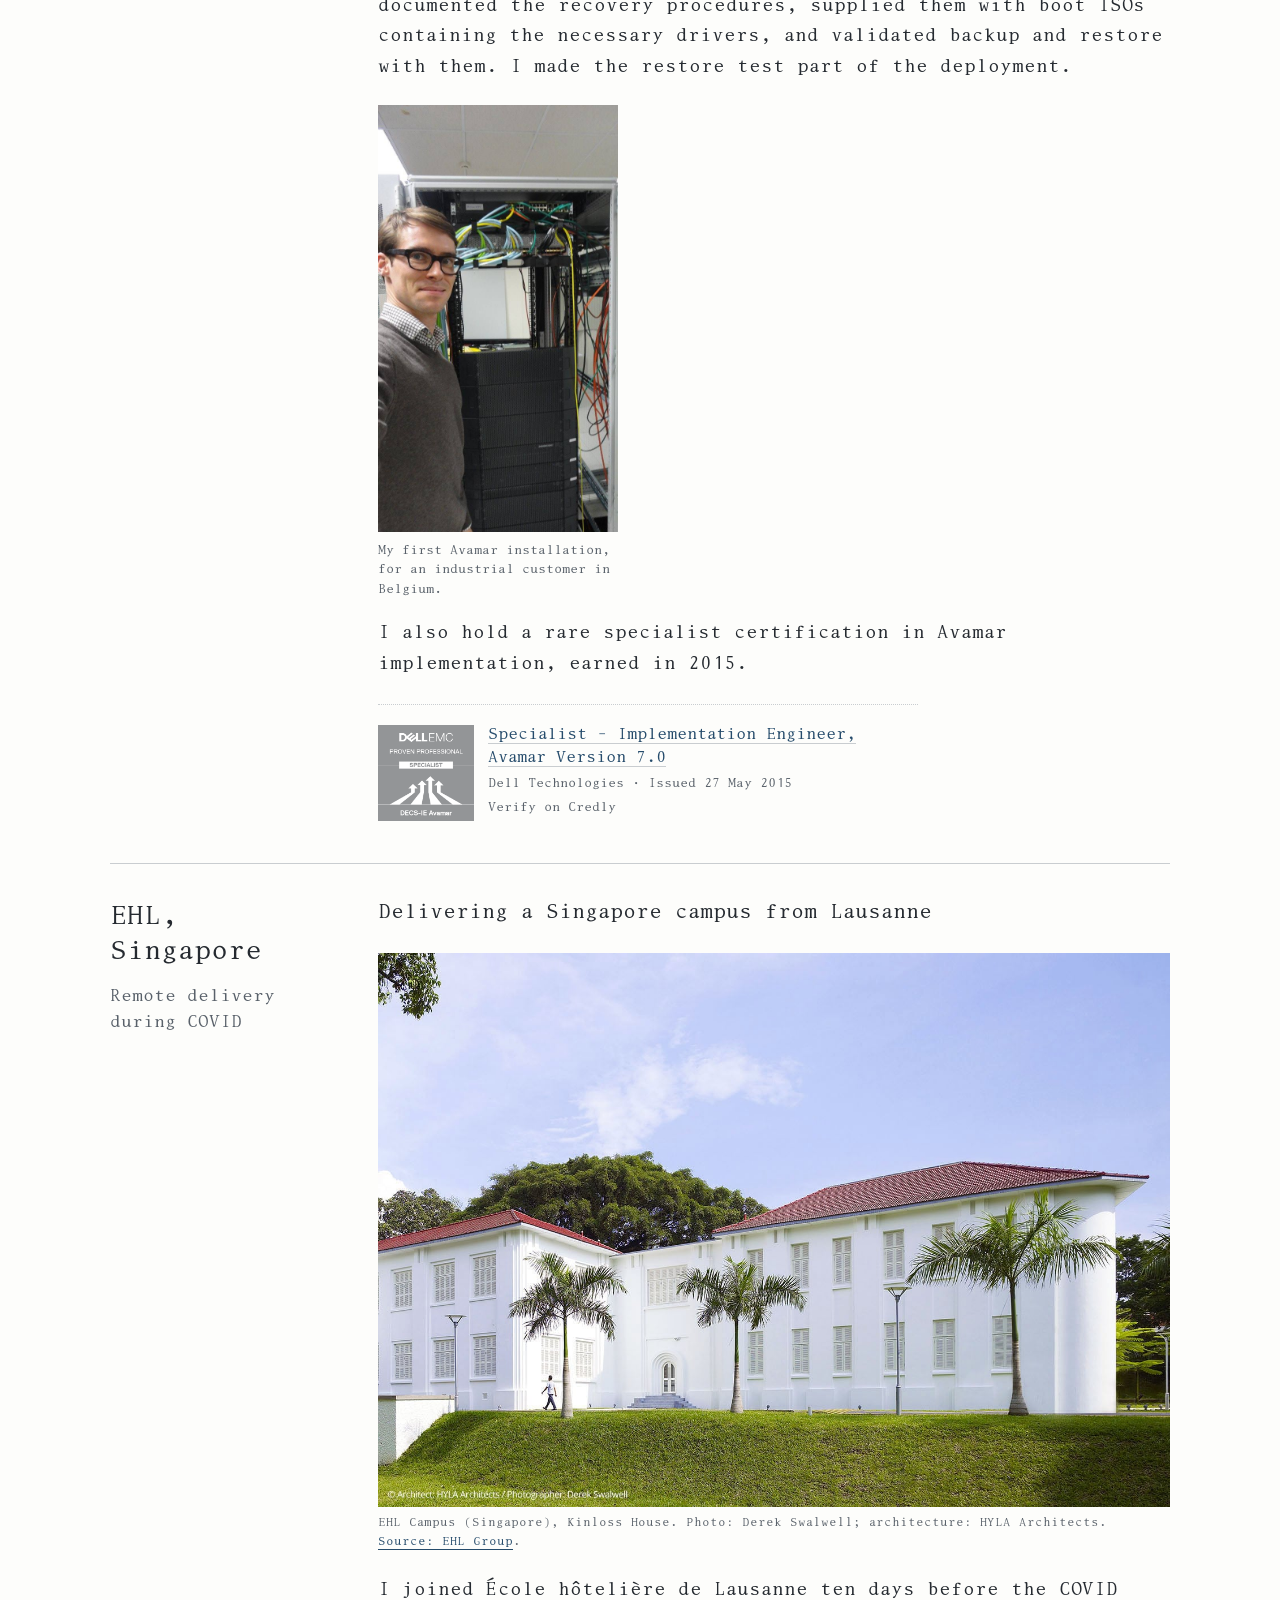
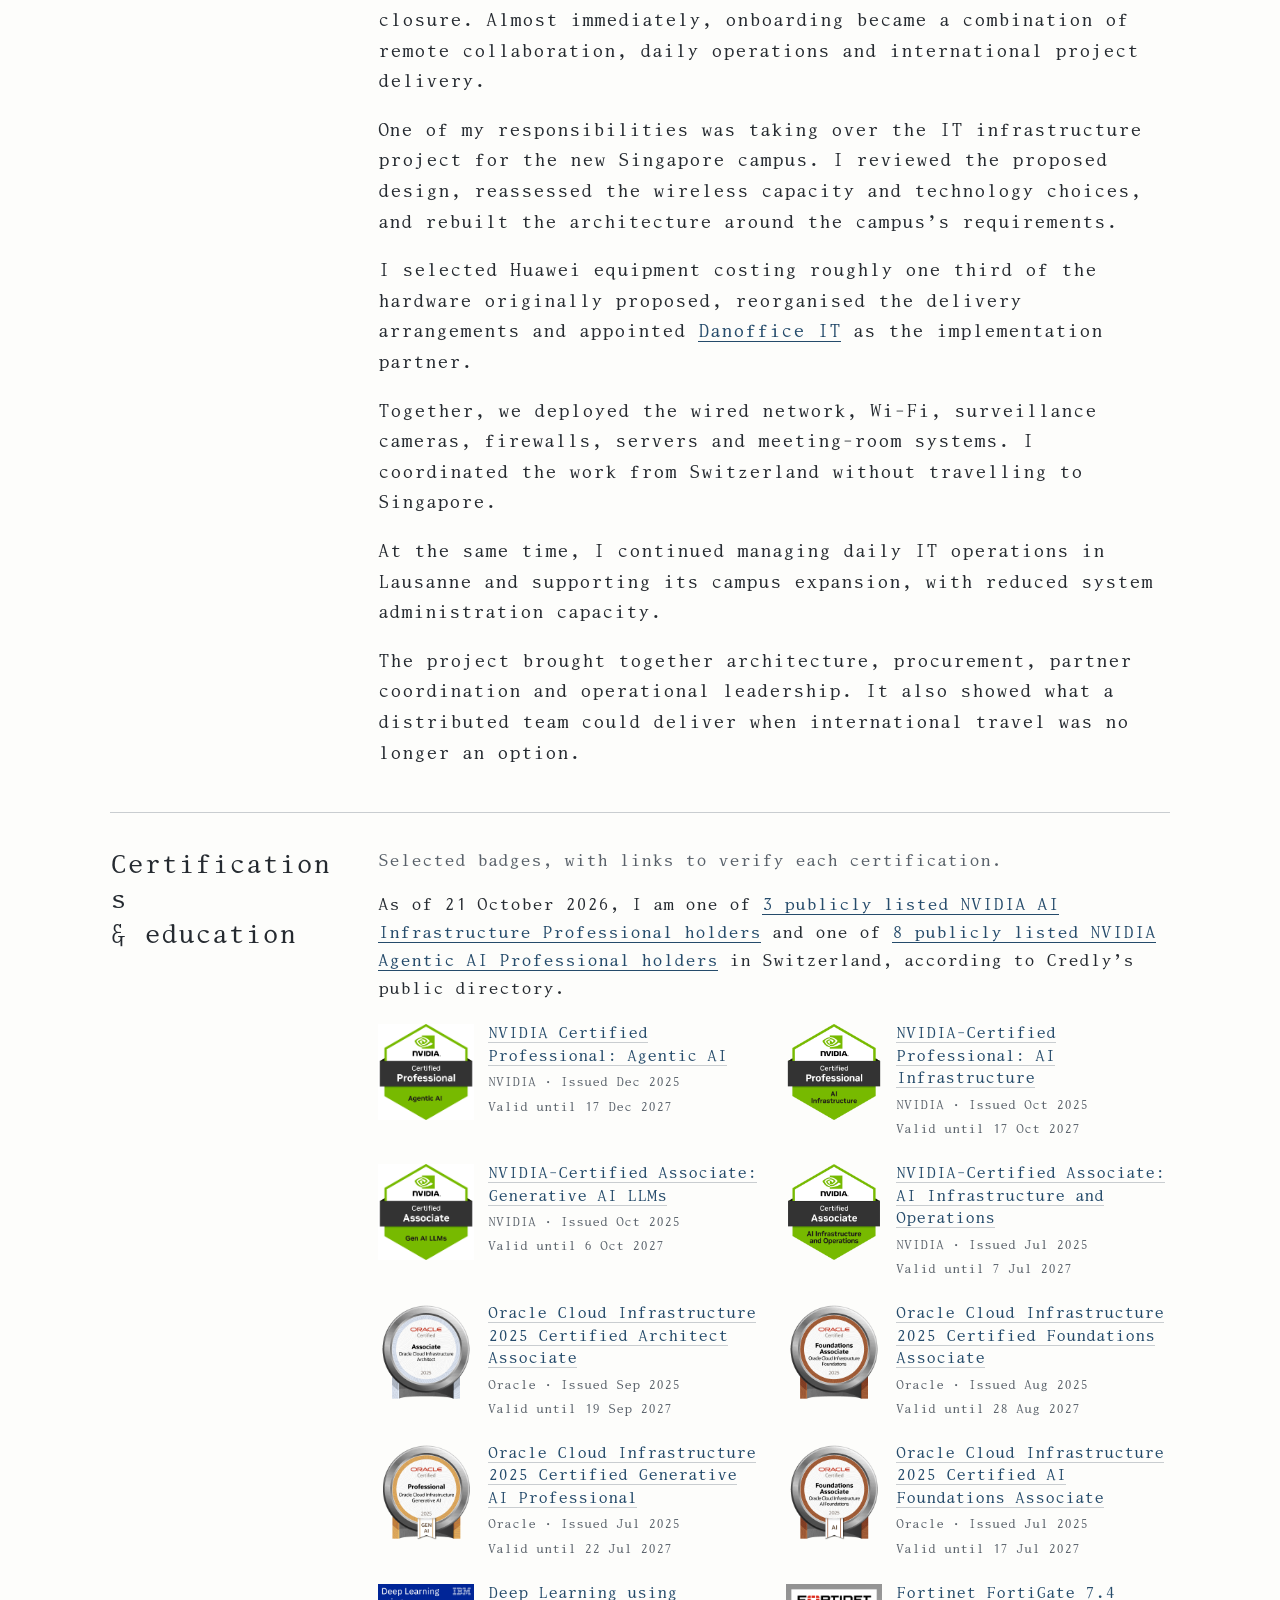
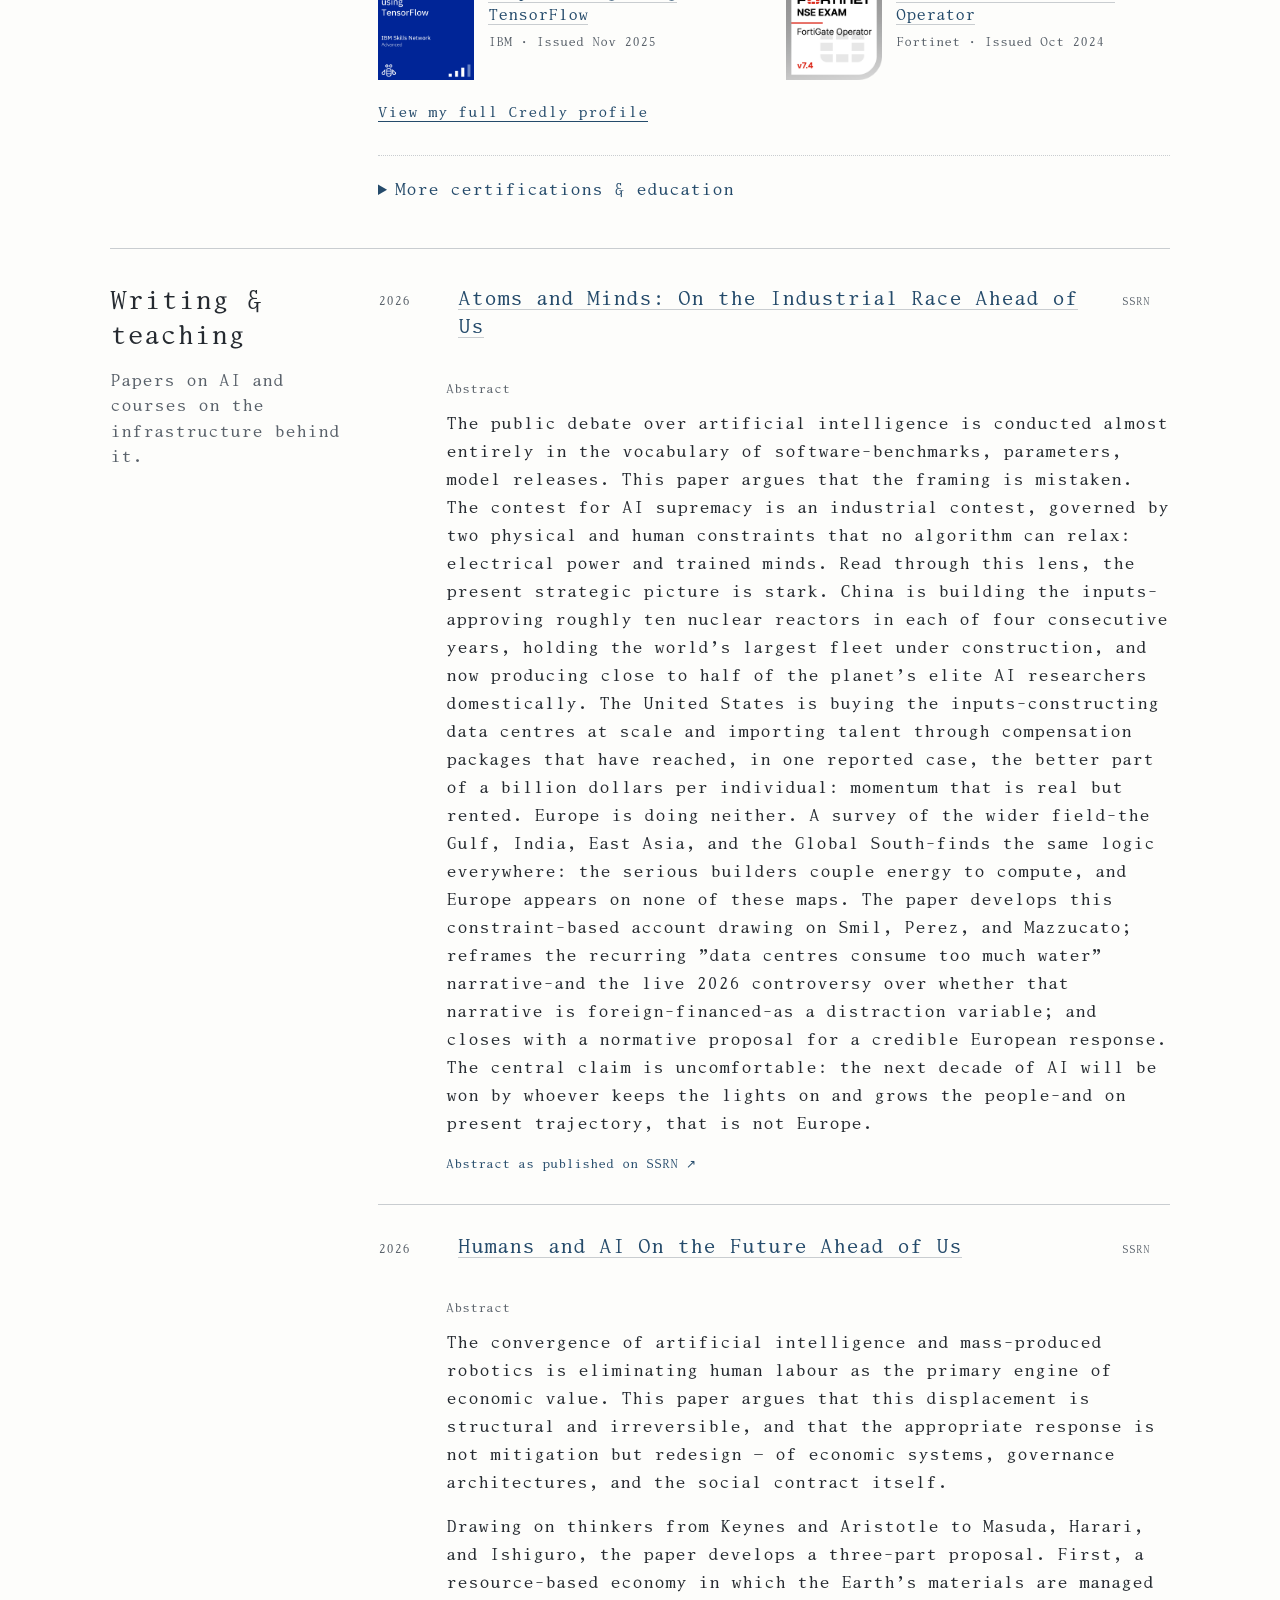
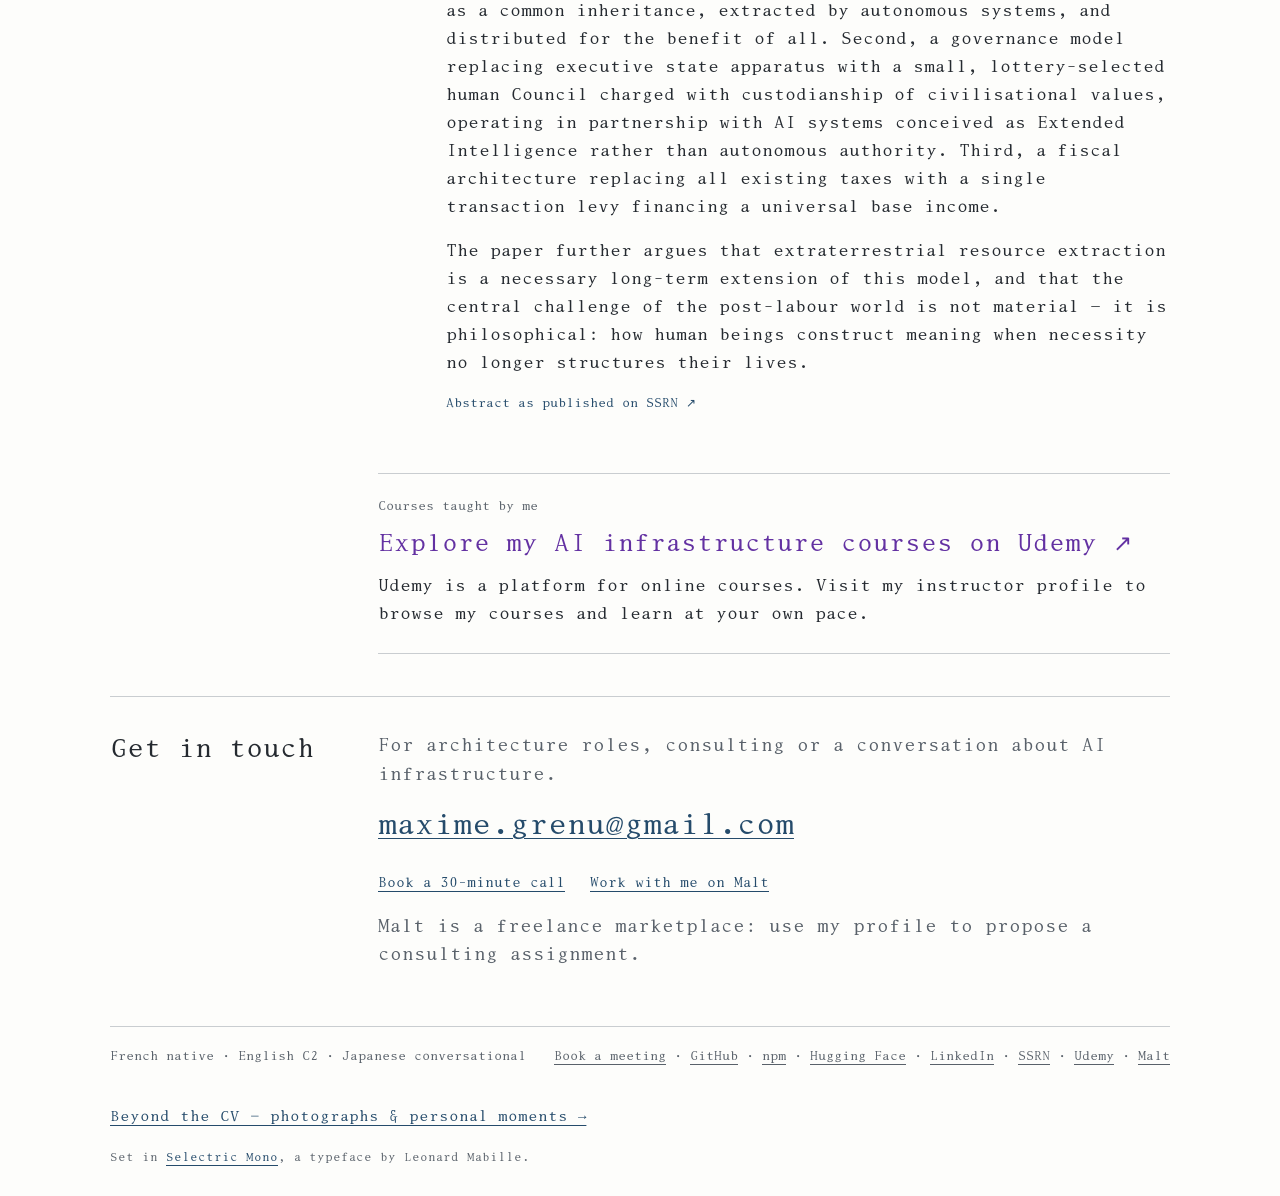
==== commit bd55927a: "Replace generic photo-note typography and highlight Malt and Udemy" ====
--- a/index.html
+++ b/index.html
@@ -12,12 +12,11 @@
     <title>Maxime Grenu | AI Infrastructure &amp; Platform Architect</title>
     <link rel="preload" href="assets/fonts/SelectricMono.otf" as="font" type="font/otf" crossorigin />
     <link rel="stylesheet" href="styles.css?v=software-navigation-22" />
-  <link rel="stylesheet" href="work.css?v=ehl-campus-23" />
+  <link rel="stylesheet" href="work.css?v=malt-udemy-23" />
   </head>
   <body class="profile-page">
     <a class="skip-link" href="#top">Skip to content</a>
     <header class="site-header">
-      <a class="site-name" href="index.html">Maxime Grenu</a>
       <nav aria-label="Primary navigation">
         <a href="#experience">Experience</a>
         <a href="#att-2013">AT&amp;T, 2013</a>
@@ -41,7 +40,8 @@
           <p class="hero-statement">I build AI platforms and the infrastructure behind them. My work spans banking, research computing and large-scale telecoms operations.</p>
           <div class="hero-actions">
             <a class="button button-primary" href="https://calendar.app.google/nq6EdCauBSvmLh3BA" target="_blank" rel="noreferrer">Book a meeting</a>
-            <a class="button" href="mailto:maxime.grenu@gmail.com">Write to me</a>
+            <a class="button" href="mailto:maxime.grenu@gmail.com">Write to me</a>
+            <a class="button malt-cta" href="https://en.malt.ch/profile/maximegrenu" target="_blank" rel="noreferrer">Hire me on Malt &#8599;</a>
             <a class="button button-secondary" href="https://www.linkedin.com/in/maximegrenus" target="_blank" rel="noreferrer">LinkedIn profile</a>
           </div>
         </div>
@@ -50,7 +50,19 @@
         </figure>
       </section>
 
-<aside class="work-brands" aria-label="Explore selected professional experience"><p>Selected experience</p><div><a href="#work-licorn" aria-label="Read about my work at Licorn"><img src="assets/brands/licorn.svg" alt="Licorn" decoding="async" /></a><a href="#work-flowbank" aria-label="Read about my work at FlowBank"><img src="assets/brands/flowbank.jpg" alt="FlowBank" decoding="async" /></a><a href="#work-sib" aria-label="Read about my work at Swiss Institute of Bioinformatics"><img src="assets/brands/sib.svg" alt="Swiss Institute of Bioinformatics" decoding="async" /></a><a href="#work-att" aria-label="Read about my work at AT&amp;T"><img src="assets/brands/att.svg" alt="AT&amp;T" decoding="async" /></a><a href="#work-spital-wallis" aria-label="Read about my work at Spital Wallis"><img src="assets/brands/spital-wallis.svg" alt="Spital Wallis" decoding="async" /></a></div></aside>
+<section id="work-learn" class="work-learn" aria-label="Consulting and online courses">
+        <article class="malt-intro">
+          <p class="eyebrow">Freelance consulting</p>
+          <h2><a href="https://en.malt.ch/profile/maximegrenu" target="_blank" rel="noreferrer">Work with me on Malt &#8599;</a></h2>
+          <p>Malt connects companies with freelance specialists. View my consulting profile and propose an AI infrastructure or platform engineering assignment.</p>
+        </article>
+        <article class="udemy-intro">
+          <p class="eyebrow">Online courses</p>
+          <h2><a href="https://www.udemy.com/user/maxime-grenu/" target="_blank" rel="noreferrer">Learn with me on Udemy &#8599;</a></h2>
+          <p>Udemy is an online learning platform. Explore the courses I teach on AI infrastructure, with lessons you can follow at your own pace.</p>
+        </article>
+      </section>
+      <aside class="work-brands" aria-label="Explore selected professional experience"><p>Selected experience</p><div><a href="#work-licorn" aria-label="Read about my work at Licorn"><img src="assets/brands/licorn.svg" alt="Licorn" decoding="async" /></a><a href="#work-flowbank" aria-label="Read about my work at FlowBank"><img src="assets/brands/flowbank.jpg" alt="FlowBank" decoding="async" /></a><a href="#work-sib" aria-label="Read about my work at Swiss Institute of Bioinformatics"><img src="assets/brands/sib.svg" alt="Swiss Institute of Bioinformatics" decoding="async" /></a><a href="#work-att" aria-label="Read about my work at AT&amp;T"><img src="assets/brands/att.svg" alt="AT&amp;T" decoding="async" /></a><a href="#work-spital-wallis" aria-label="Read about my work at Spital Wallis"><img src="assets/brands/spital-wallis.svg" alt="Spital Wallis" decoding="async" /></a></div></aside>
 
       <section id="expertise" class="expertise" aria-labelledby="expertise-title">
         <div class="section-intro">
@@ -389,10 +401,12 @@
               <p class="abstract-source"><a href="https://papers.ssrn.com/sol3/papers.cfm?abstract_id=6313118" target="_blank" rel="noreferrer">Abstract as published on SSRN &#8599;</a></p>
             </div>
           </article>
-          <a href="https://www.udemy.com/user/maxime-grenu/" target="_blank" rel="noreferrer">
-            <span>Courses</span><strong>AI infrastructure courses</strong><em>Udemy</em>
-          </a>
-        </div>
+          <div class="teaching-feature">
+            <p class="eyebrow">Courses taught by me</p>
+            <h3><a href="https://www.udemy.com/user/maxime-grenu/" target="_blank" rel="noreferrer">Explore my AI infrastructure courses on Udemy &#8599;</a></h3>
+            <p>Udemy is a platform for online courses. Visit my instructor profile to browse my courses and learn at your own pace.</p>
+          </div>
+        </div>
       </section>
     </main>
 
@@ -405,6 +419,7 @@
         <a class="button button-primary" href="https://calendar.app.google/nq6EdCauBSvmLh3BA" target="_blank" rel="noreferrer">Book a 30-minute call</a>
         <a class="button button-secondary" href="https://en.malt.ch/profile/maximegrenu" target="_blank" rel="noreferrer">Work with me on Malt</a>
       </div>
+      <p class="malt-explainer">Malt is a freelance marketplace: use my profile to propose a consulting assignment.</p>
       </div>
       <div class="footer-meta">
         <span>French native · English C2 · Japanese conversational</span>
--- a/work.css
+++ b/work.css
@@ -46,3 +46,16 @@
 
 .ehl-campus-photo { margin: 24px 0; }
 .ehl-campus-photo img { width: 100%; height: auto; }
+
+.profile-page main > .work-learn { display: grid; grid-template-columns: 1fr 1fr; gap: 40px; margin: 0 0 42px; padding: 26px 0; border-block: 1px solid var(--line); }
+.work-learn .eyebrow { margin-bottom: 9px; }
+.work-learn h2 { font-size: 23px; line-height: 1.4; margin-bottom: 12px; }
+.work-learn article > p:last-child { font-size: 16px; line-height: 1.7; }
+.malt-intro h2 a, .malt-cta { color: #a63230; }
+.udemy-intro h2 a { color: #6331a2; }
+.teaching-feature { margin-top: 30px; padding: 24px 0; border-block: 1px solid var(--line); }
+.teaching-feature .eyebrow { margin-bottom: 10px; }
+.teaching-feature h3 { font-size: 23px; line-height: 1.5; }
+.publication-list .teaching-feature a { display: inline; padding: 0; color: #6331a2; }
+.teaching-feature > p:last-child, .malt-explainer { font-size: 16px; margin-top: 12px; }
+@media(max-width:600px) { .profile-page main > .work-learn { grid-template-columns: 1fr; gap: 28px; } .work-learn article + article { padding-top: 26px; border-top: 1px dotted var(--line); } }
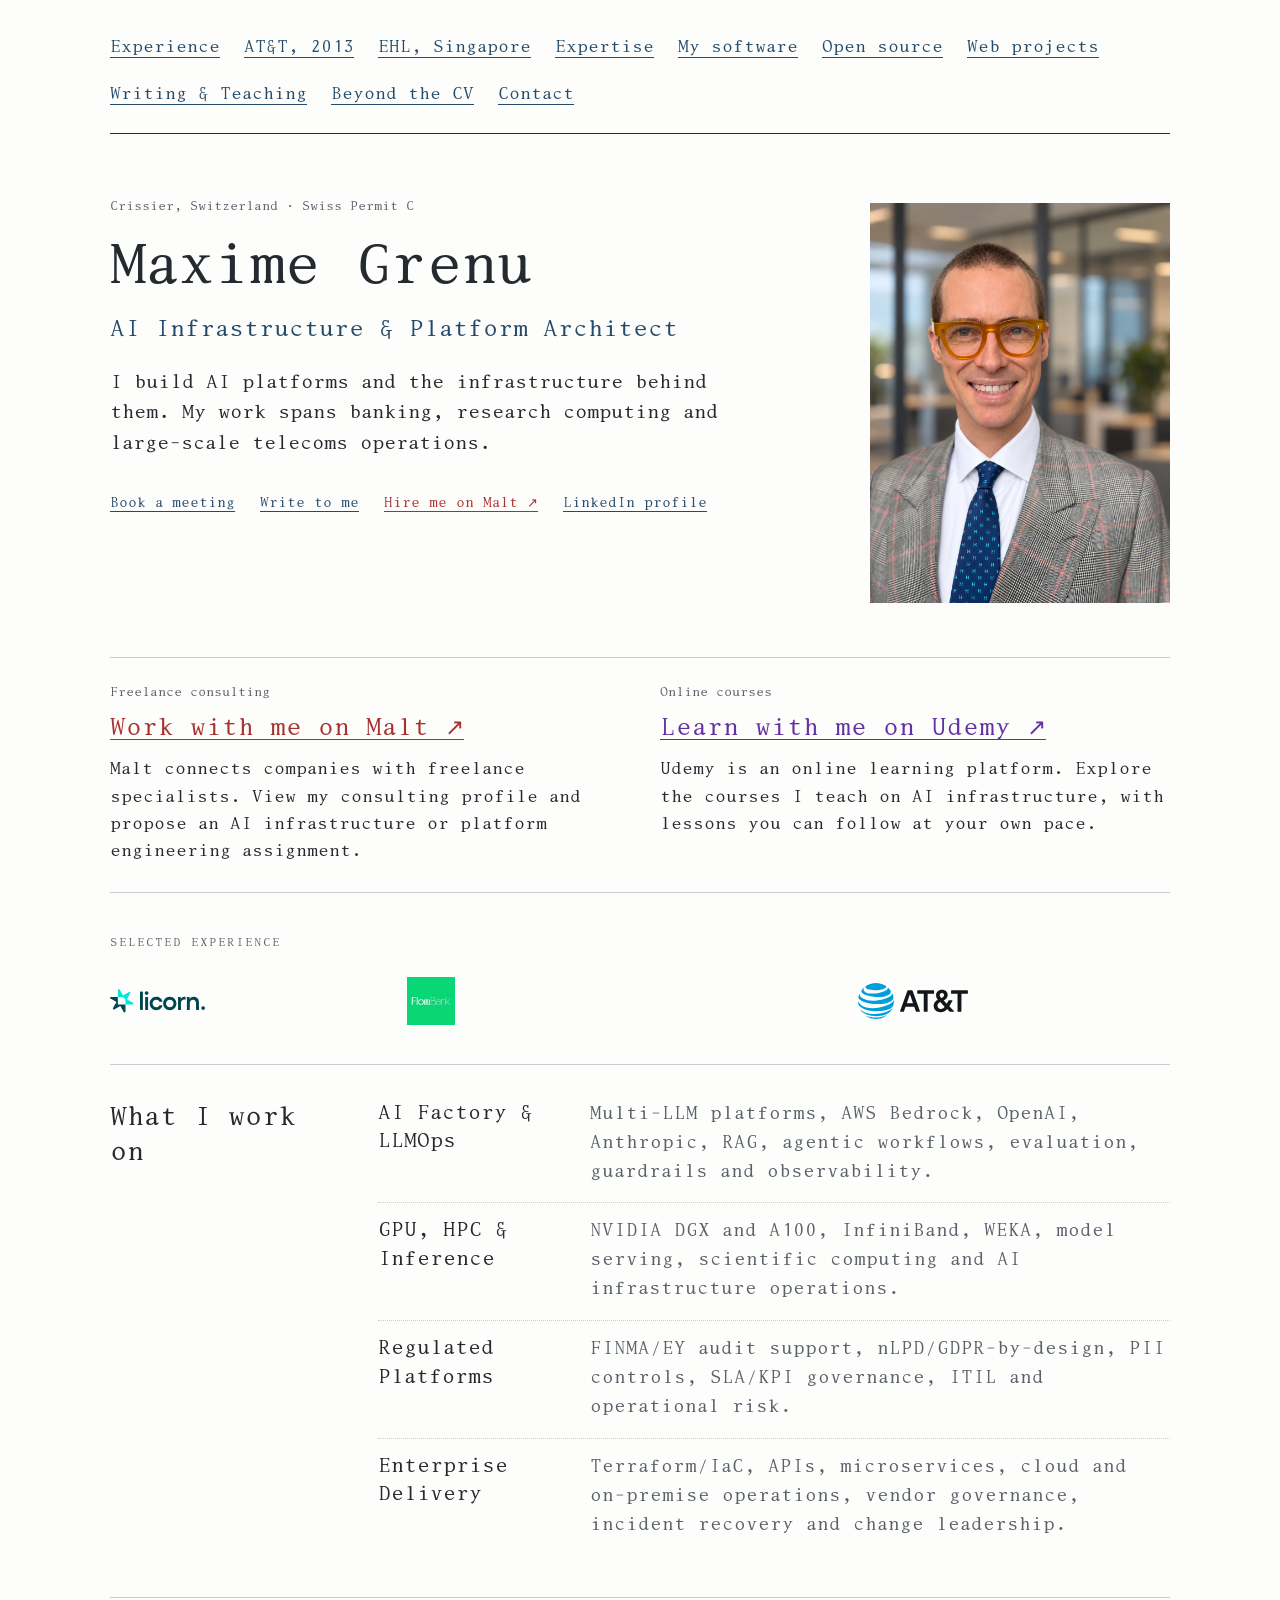
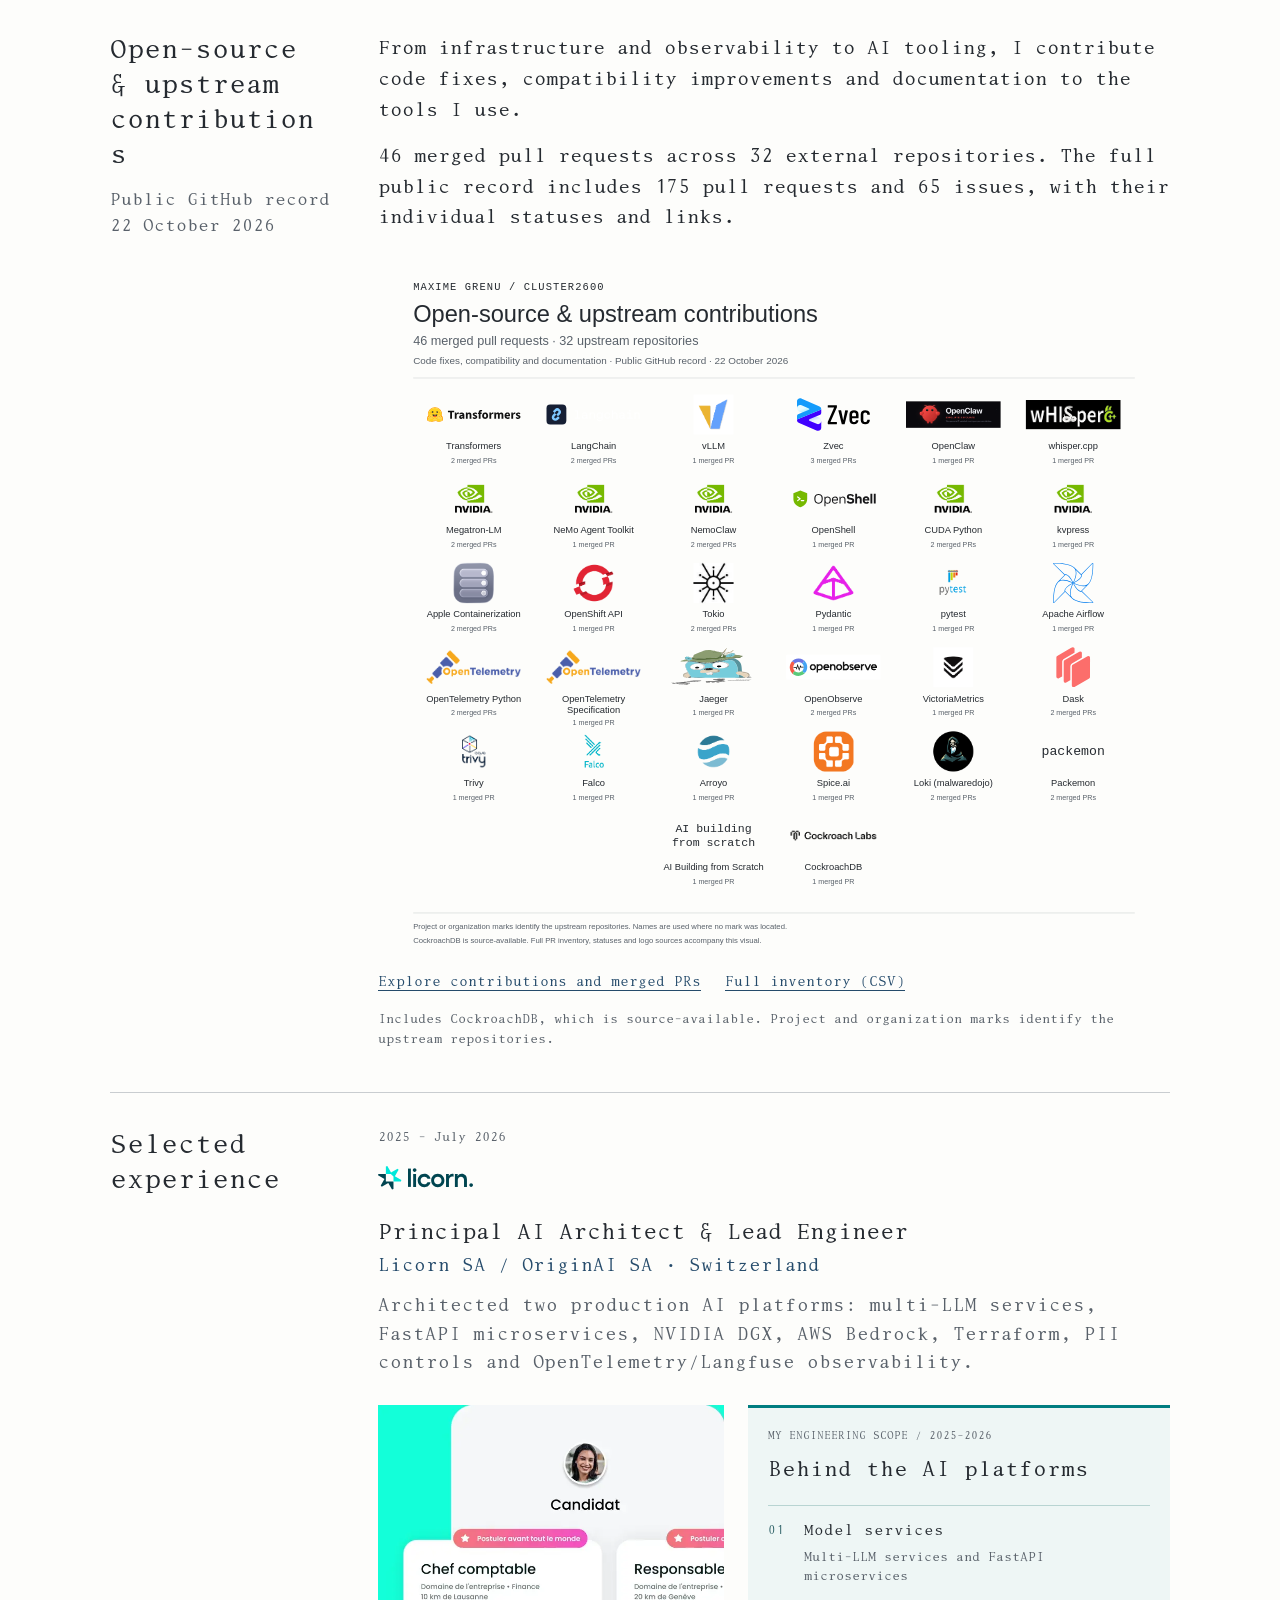
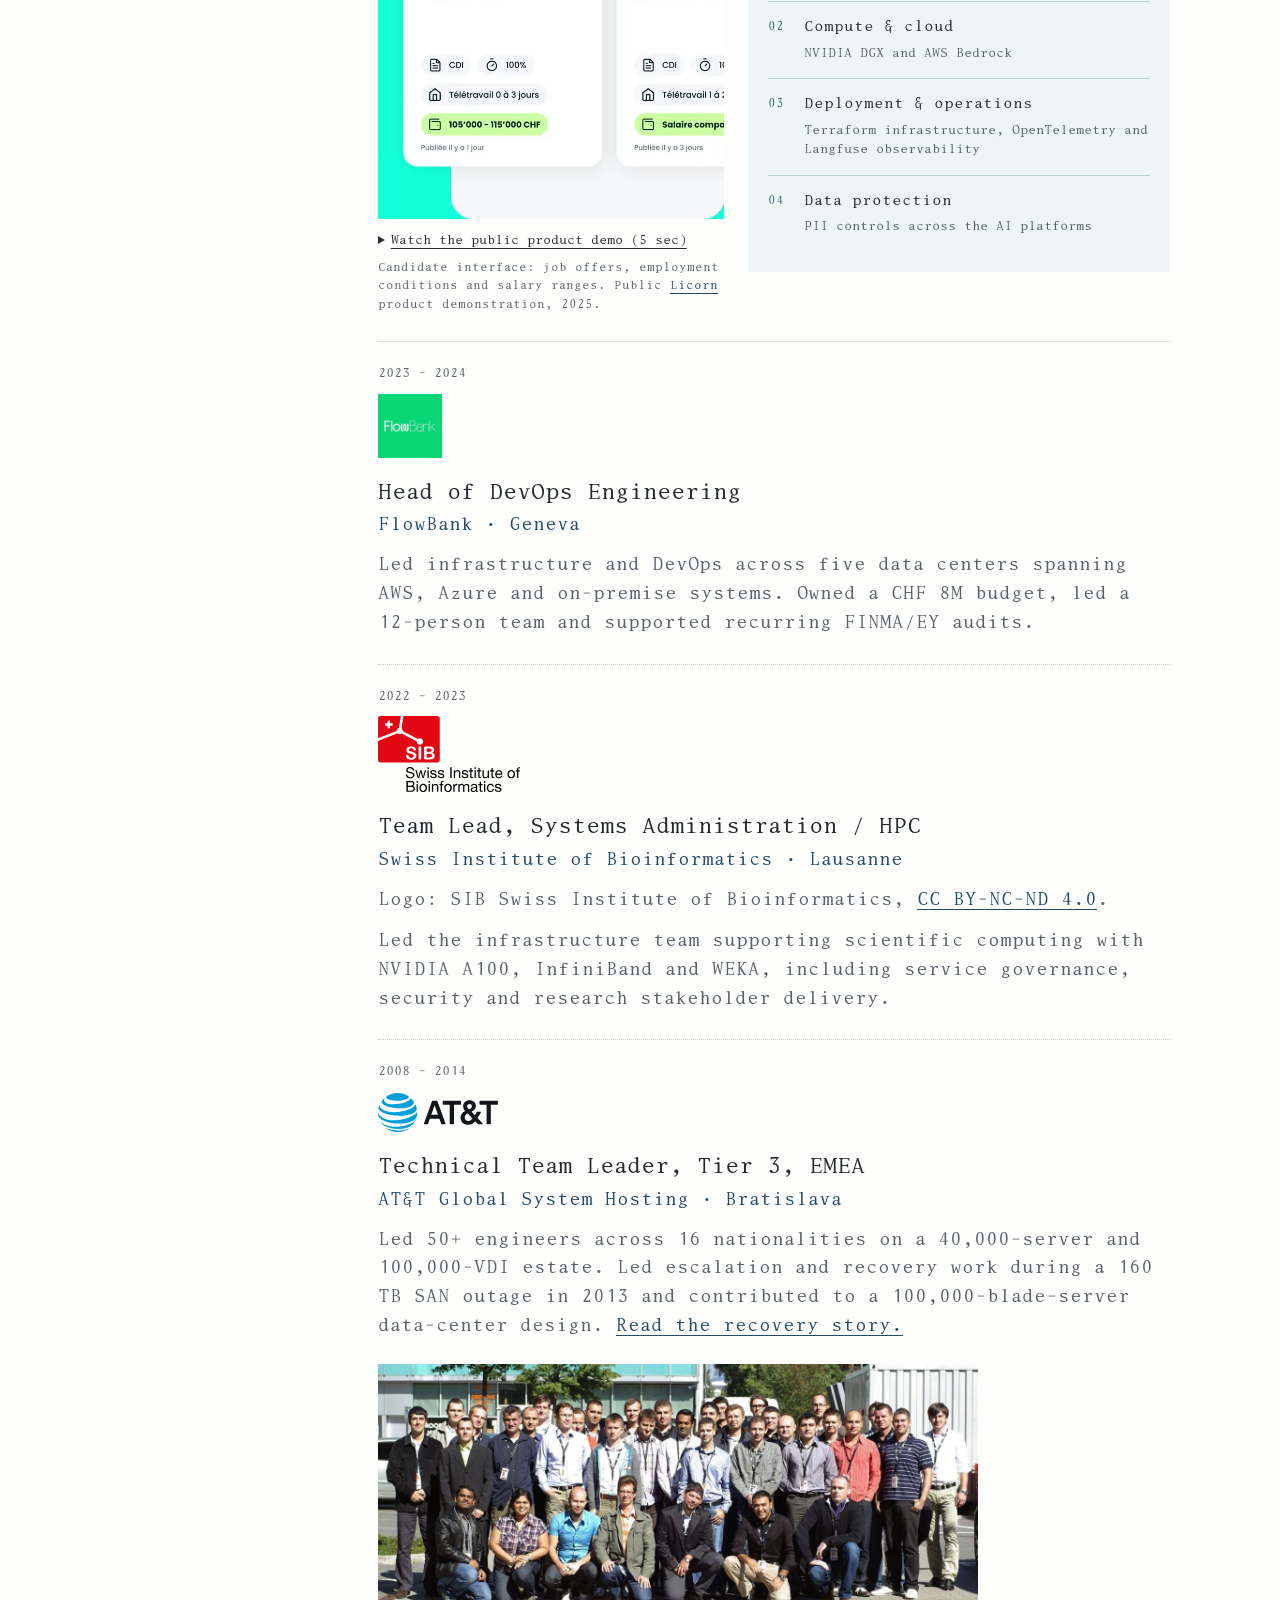
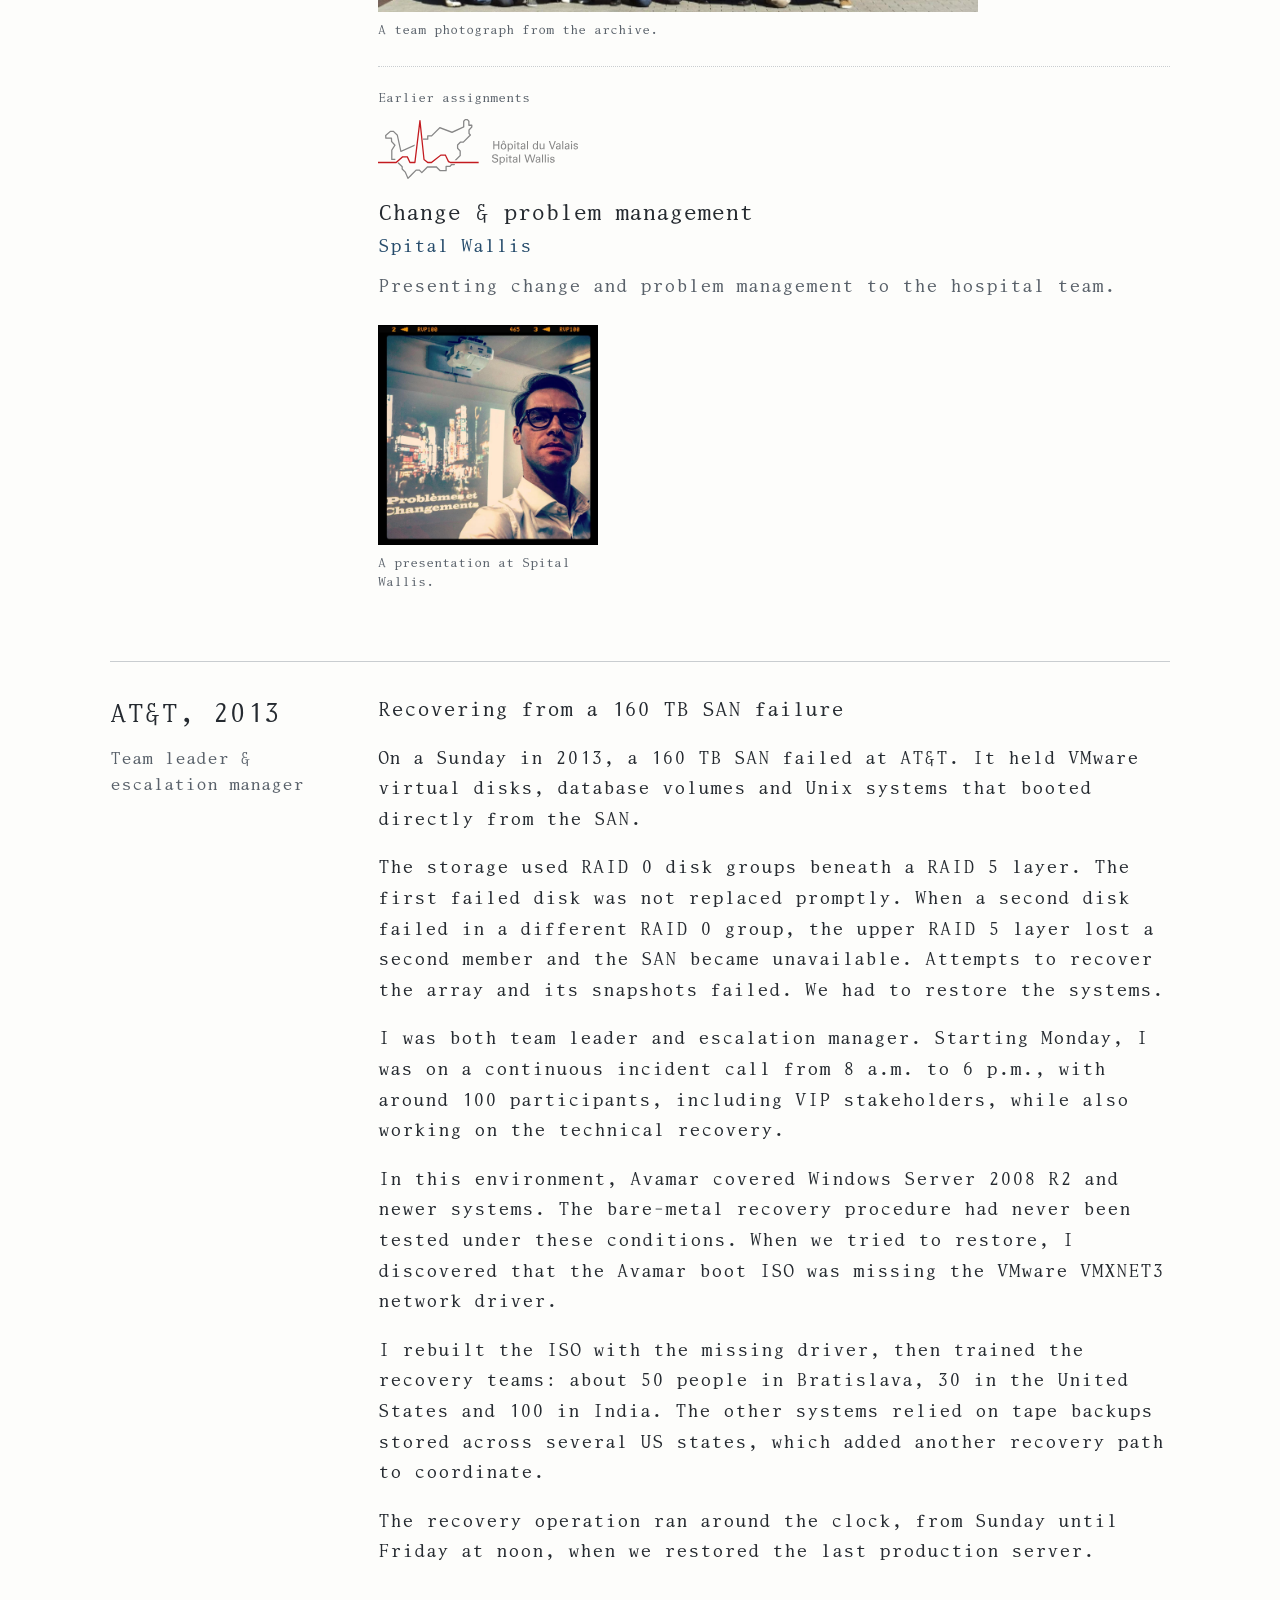
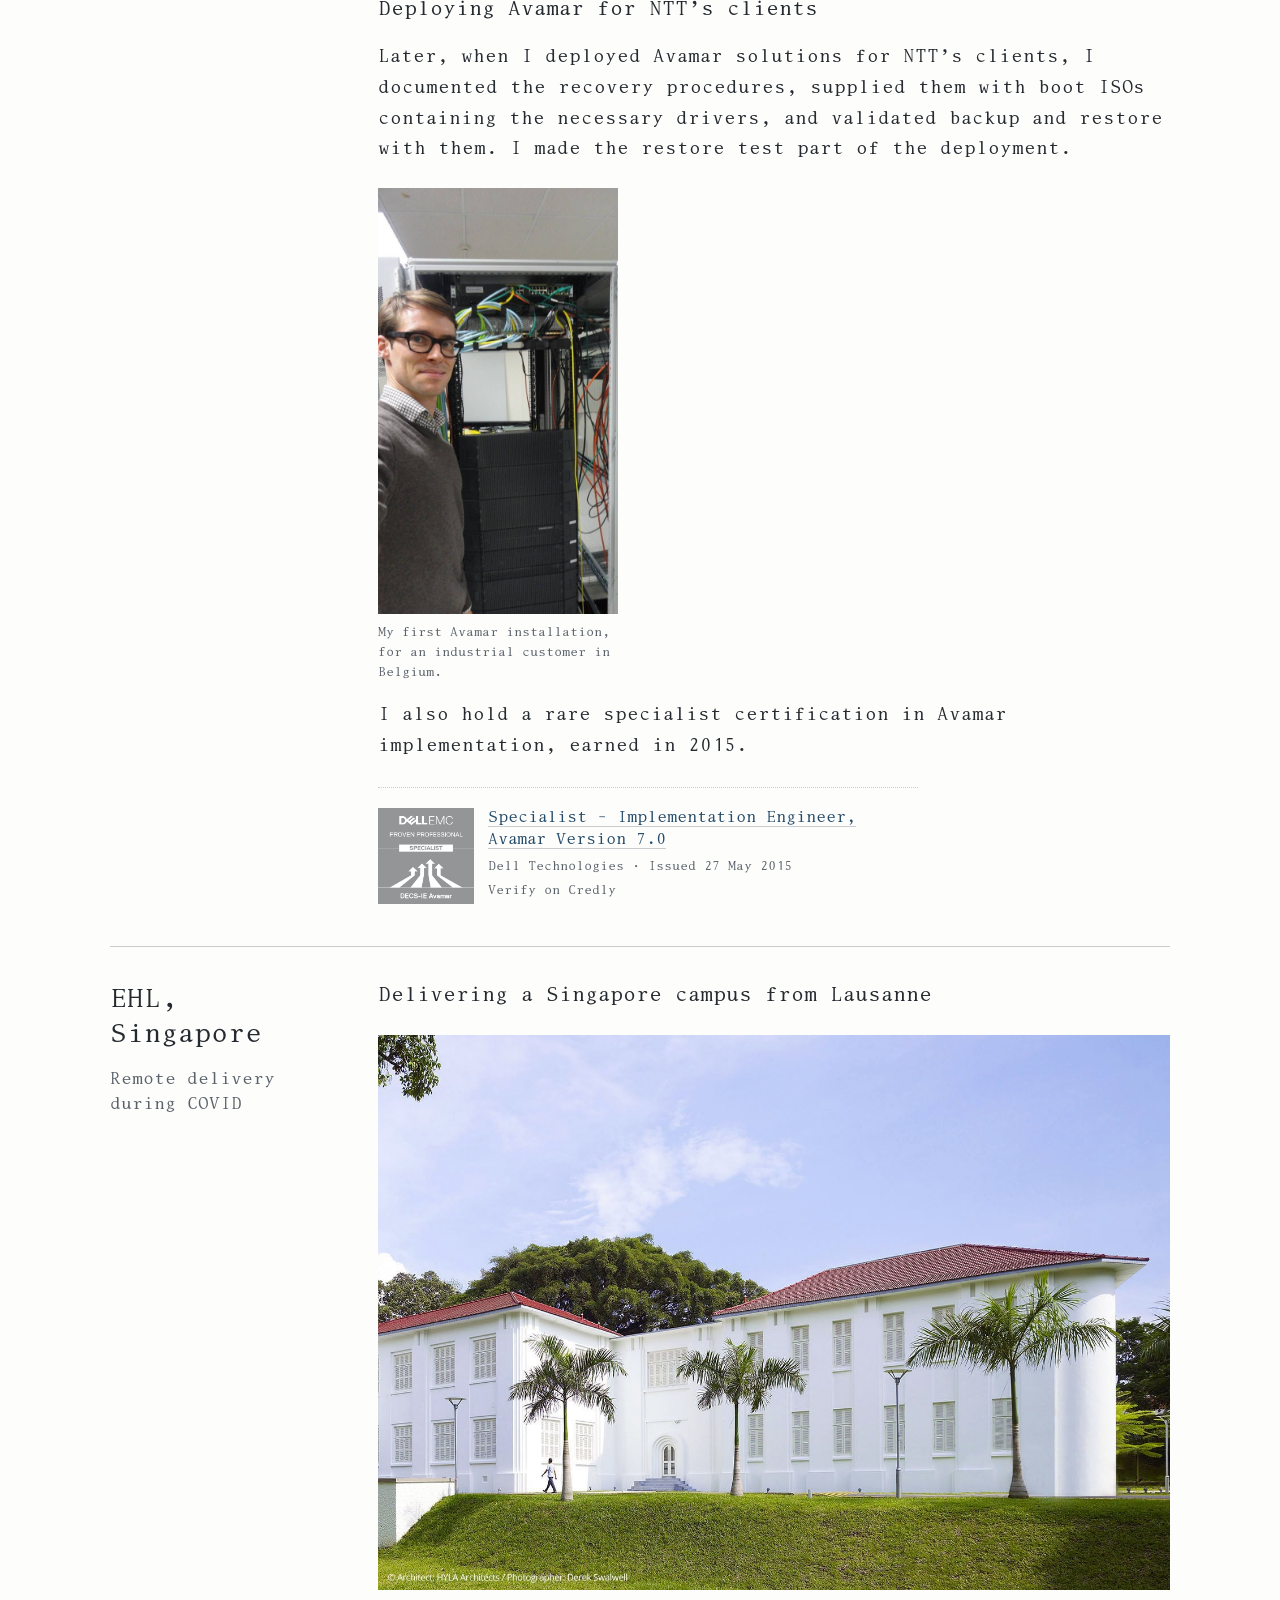
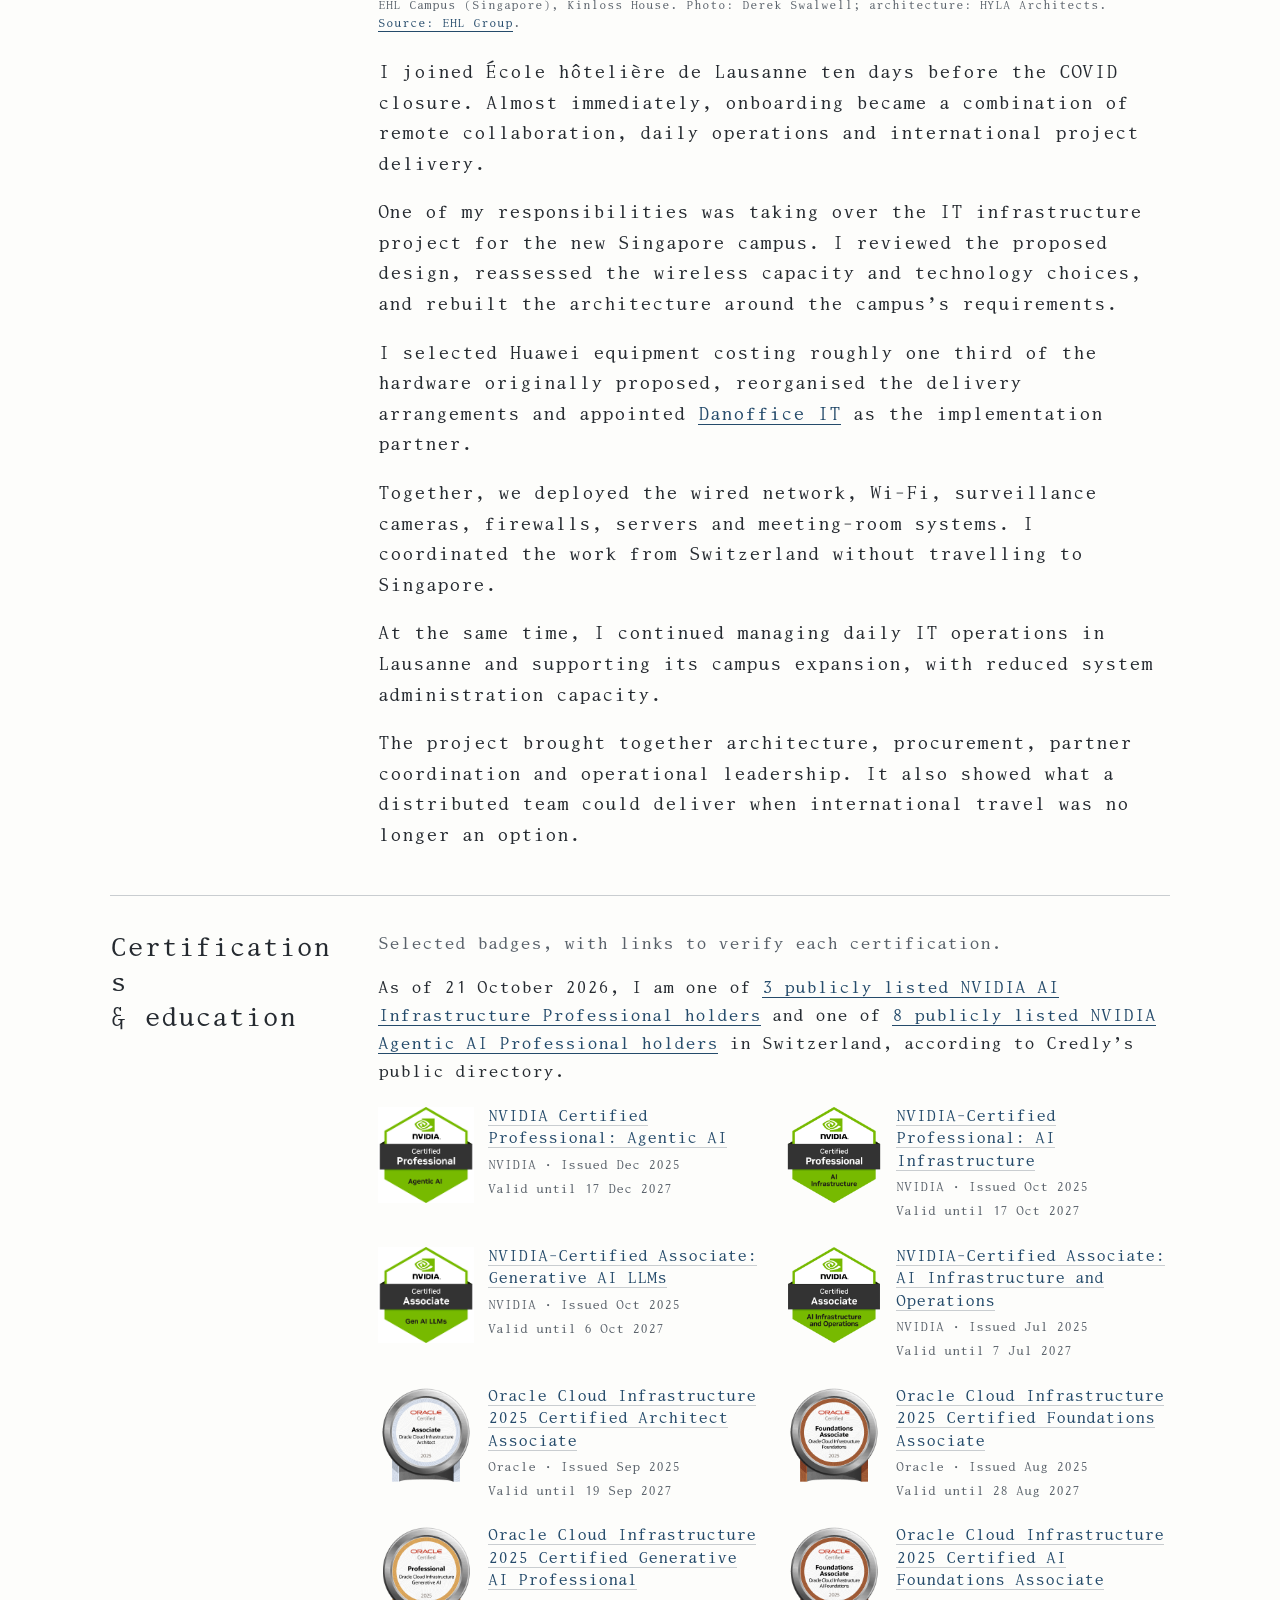
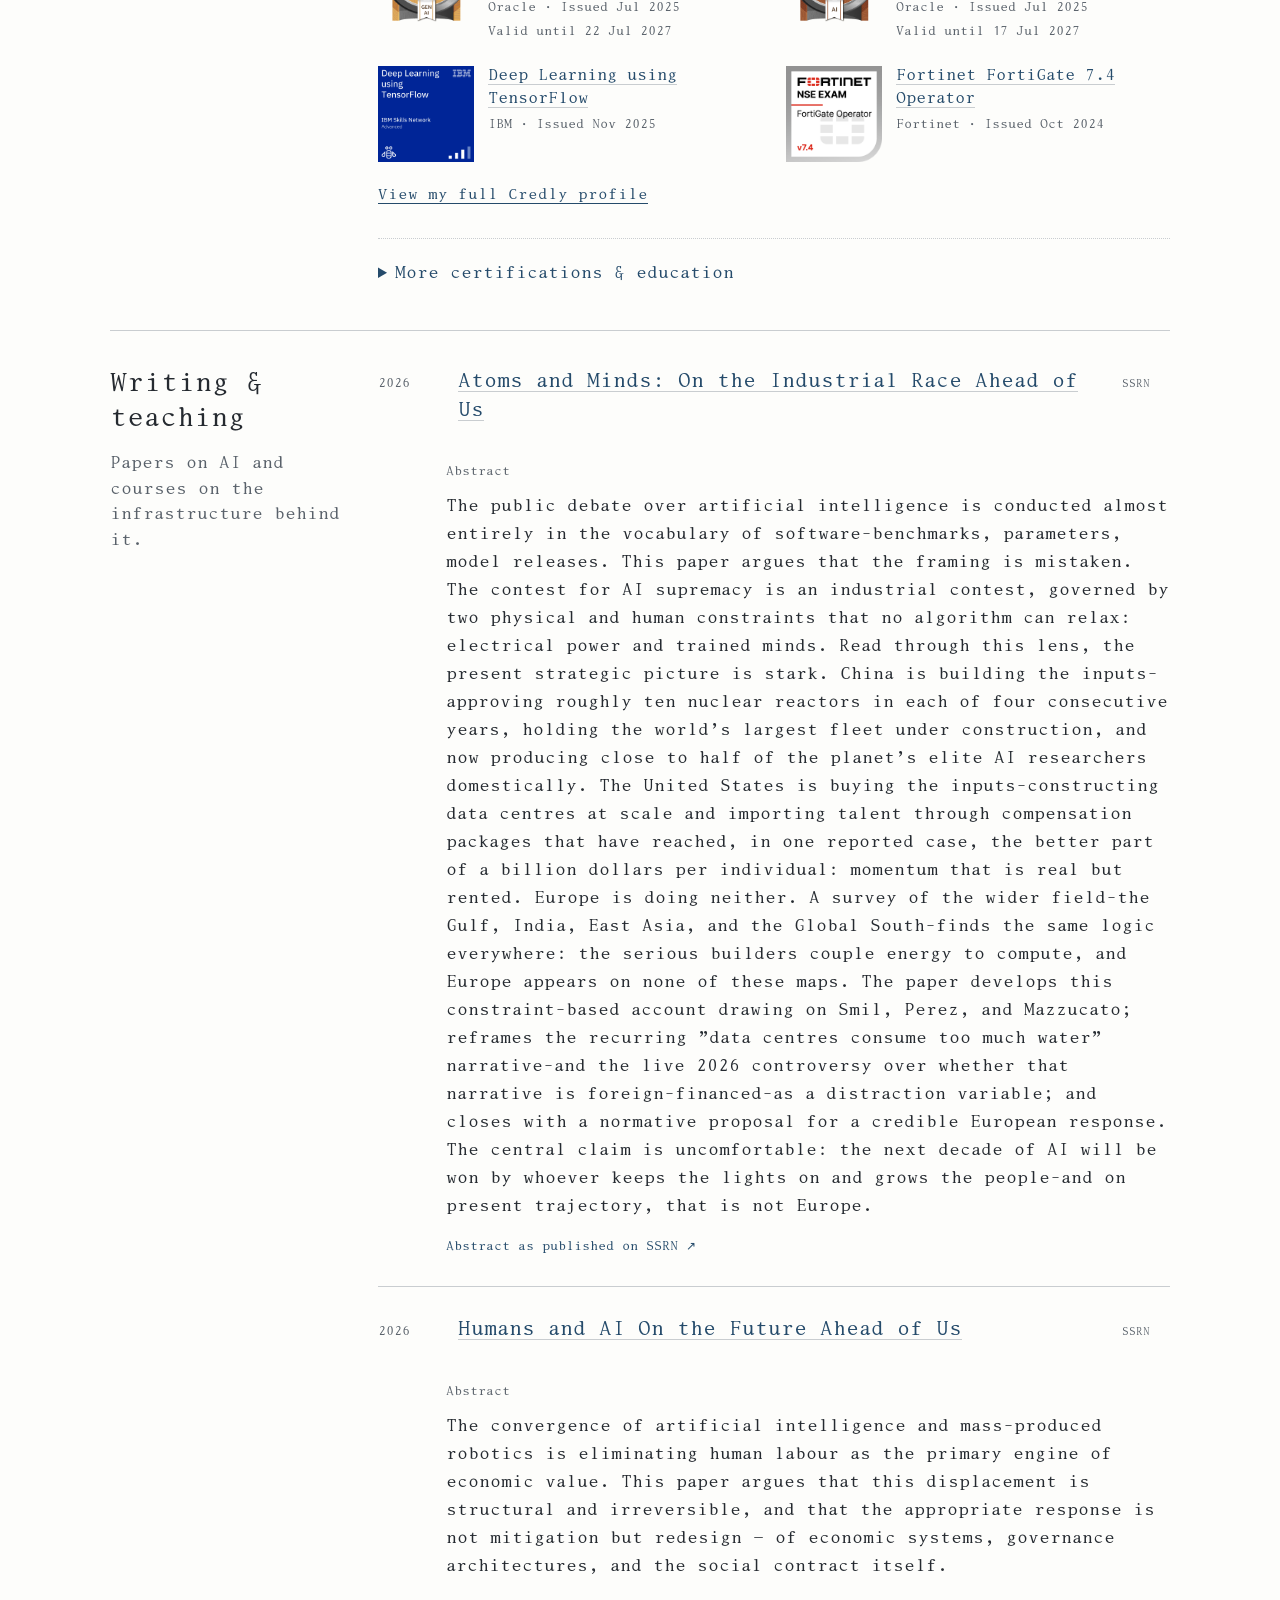
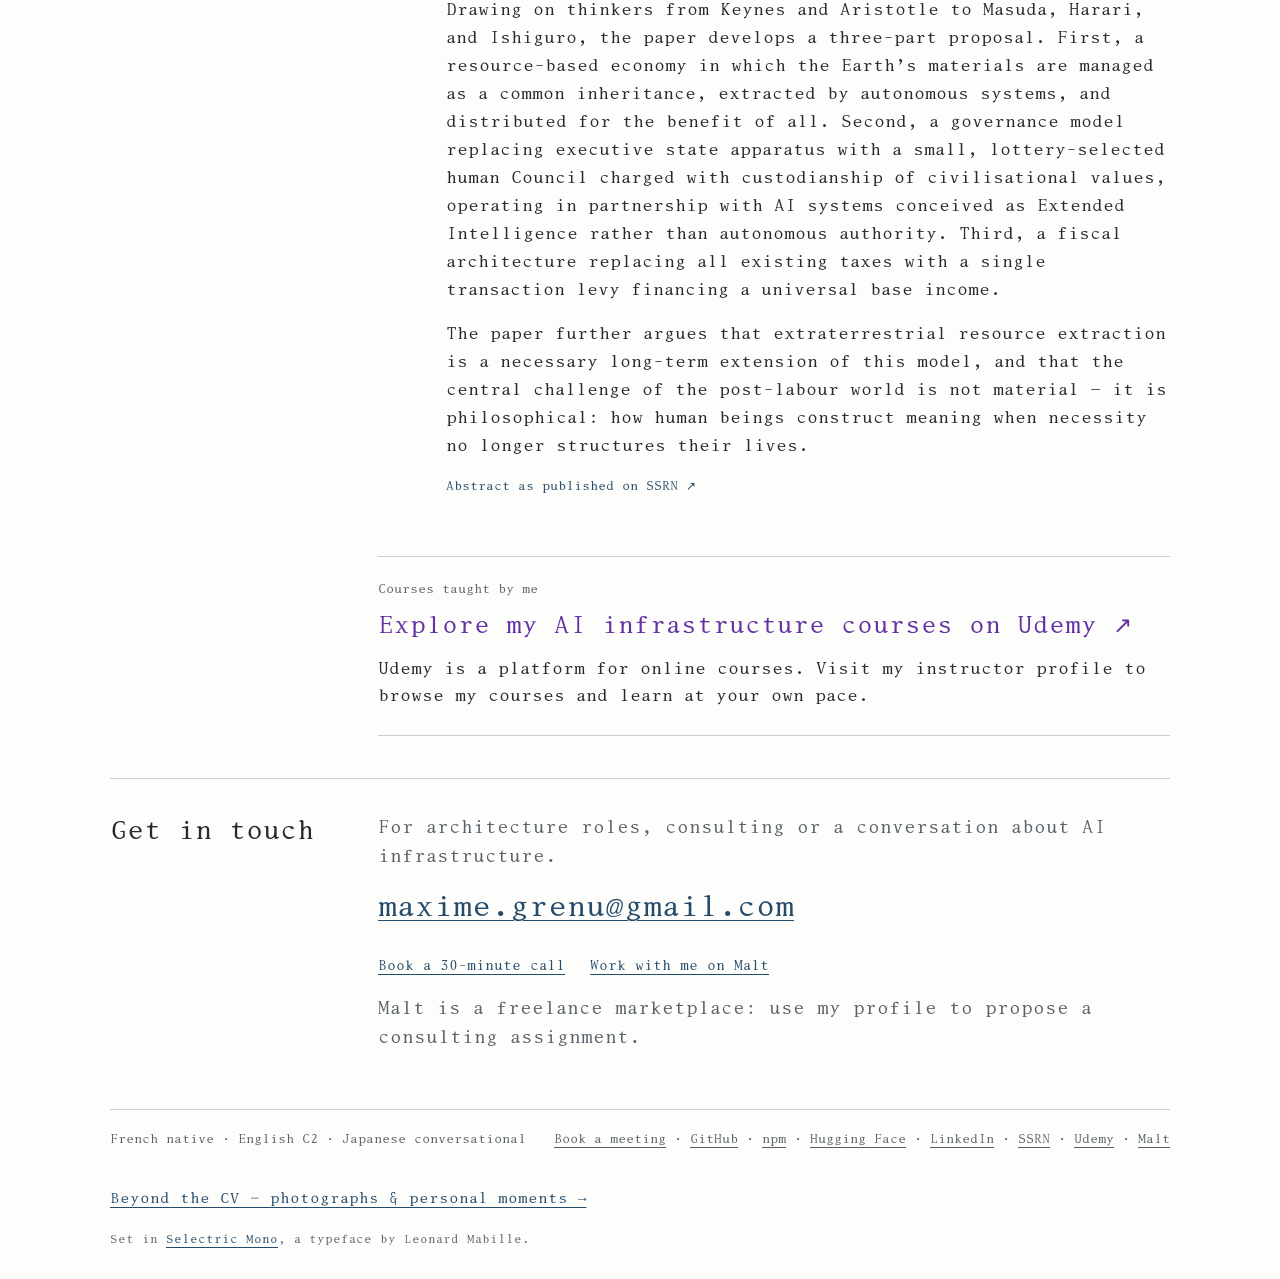
==== commit f240e707: "Update the main portrait with the new smiling photograph" ====
--- a/index.html
+++ b/index.html
@@ -6,13 +6,13 @@
     <meta name="description" content="Maxime Grenu - AI infrastructure and platform architect based in Switzerland." />
     <meta property="og:title" content="Maxime Grenu | AI Infrastructure &amp; Platform Architect" />
     <meta property="og:description" content="Sovereign AI, GPU/HPC, regulated cloud and critical infrastructure." />
-    <meta property="og:image" content="https://cluster2600.github.io/assets/maxime-grenu.jpeg" />
+    <meta property="og:image" content="https://cluster2600.github.io/assets/maxime-grenu-portrait-2026.png" />
     <meta property="og:url" content="https://cluster2600.github.io/" />
     <meta name="twitter:card" content="summary_large_image" />
     <title>Maxime Grenu | AI Infrastructure &amp; Platform Architect</title>
     <link rel="preload" href="assets/fonts/SelectricMono.otf" as="font" type="font/otf" crossorigin />
     <link rel="stylesheet" href="styles.css?v=software-navigation-22" />
-  <link rel="stylesheet" href="work.css?v=malt-udemy-23" />
+  <link rel="stylesheet" href="work.css?v=portrait-26" />
   </head>
   <body class="profile-page">
     <a class="skip-link" href="#top">Skip to content</a>
@@ -46,7 +46,7 @@
           </div>
         </div>
         <figure class="hero-portrait">
-          <img src="assets/maxime-grenu.jpeg" alt="Portrait of Maxime Grenu wearing yellow glasses" width="400" height="400" fetchpriority="high" />
+          <img src="assets/maxime-grenu-portrait-2026.png" alt="Smiling portrait of Maxime Grenu wearing yellow glasses, a checked jacket and a blue tie" width="1086" height="1448" fetchpriority="high" />
         </figure>
       </section>
 
--- a/work.css
+++ b/work.css
@@ -59,3 +59,5 @@
 .publication-list .teaching-feature a { display: inline; padding: 0; color: #6331a2; }
 .teaching-feature > p:last-child, .malt-explainer { font-size: 16px; margin-top: 12px; }
 @media(max-width:600px) { .profile-page main > .work-learn { grid-template-columns: 1fr; gap: 28px; } .work-learn article + article { padding-top: 26px; border-top: 1px dotted var(--line); } }
+
+.hero-portrait img { aspect-ratio: 3 / 4; object-fit: contain; }
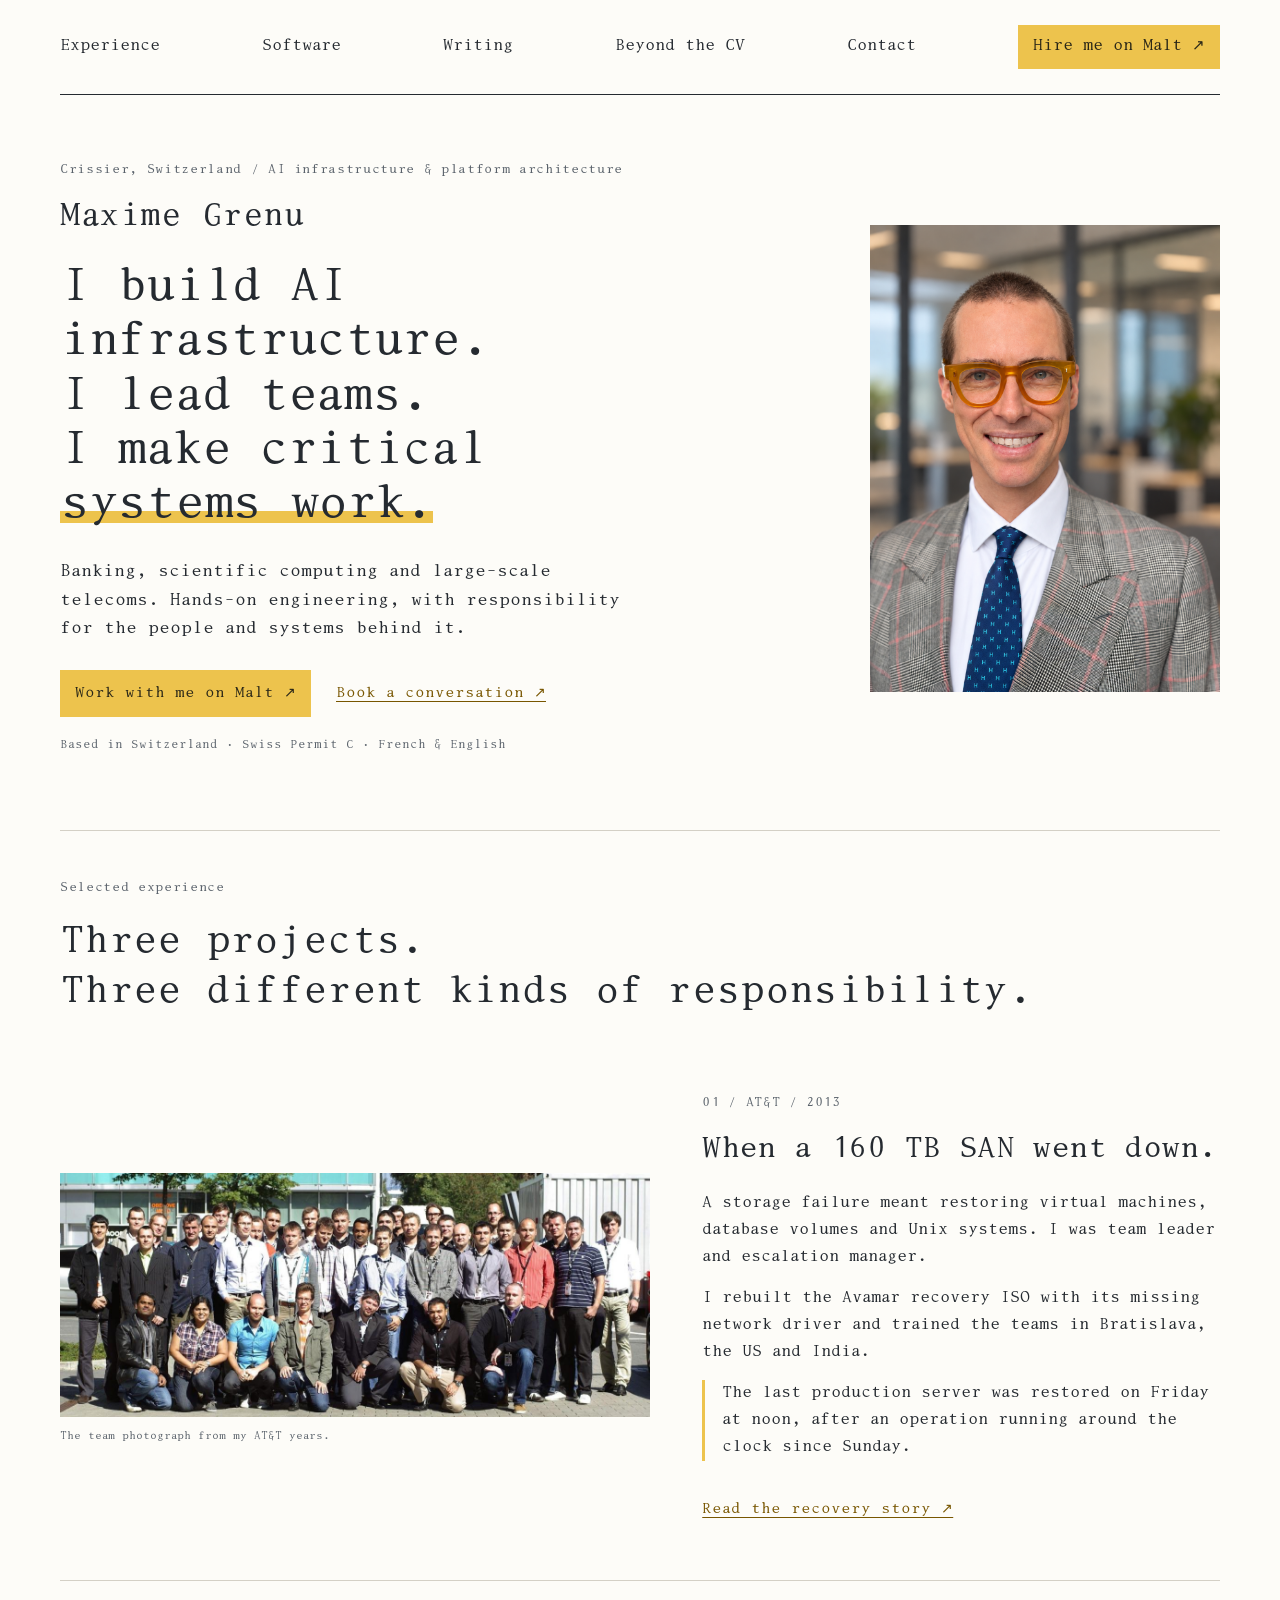
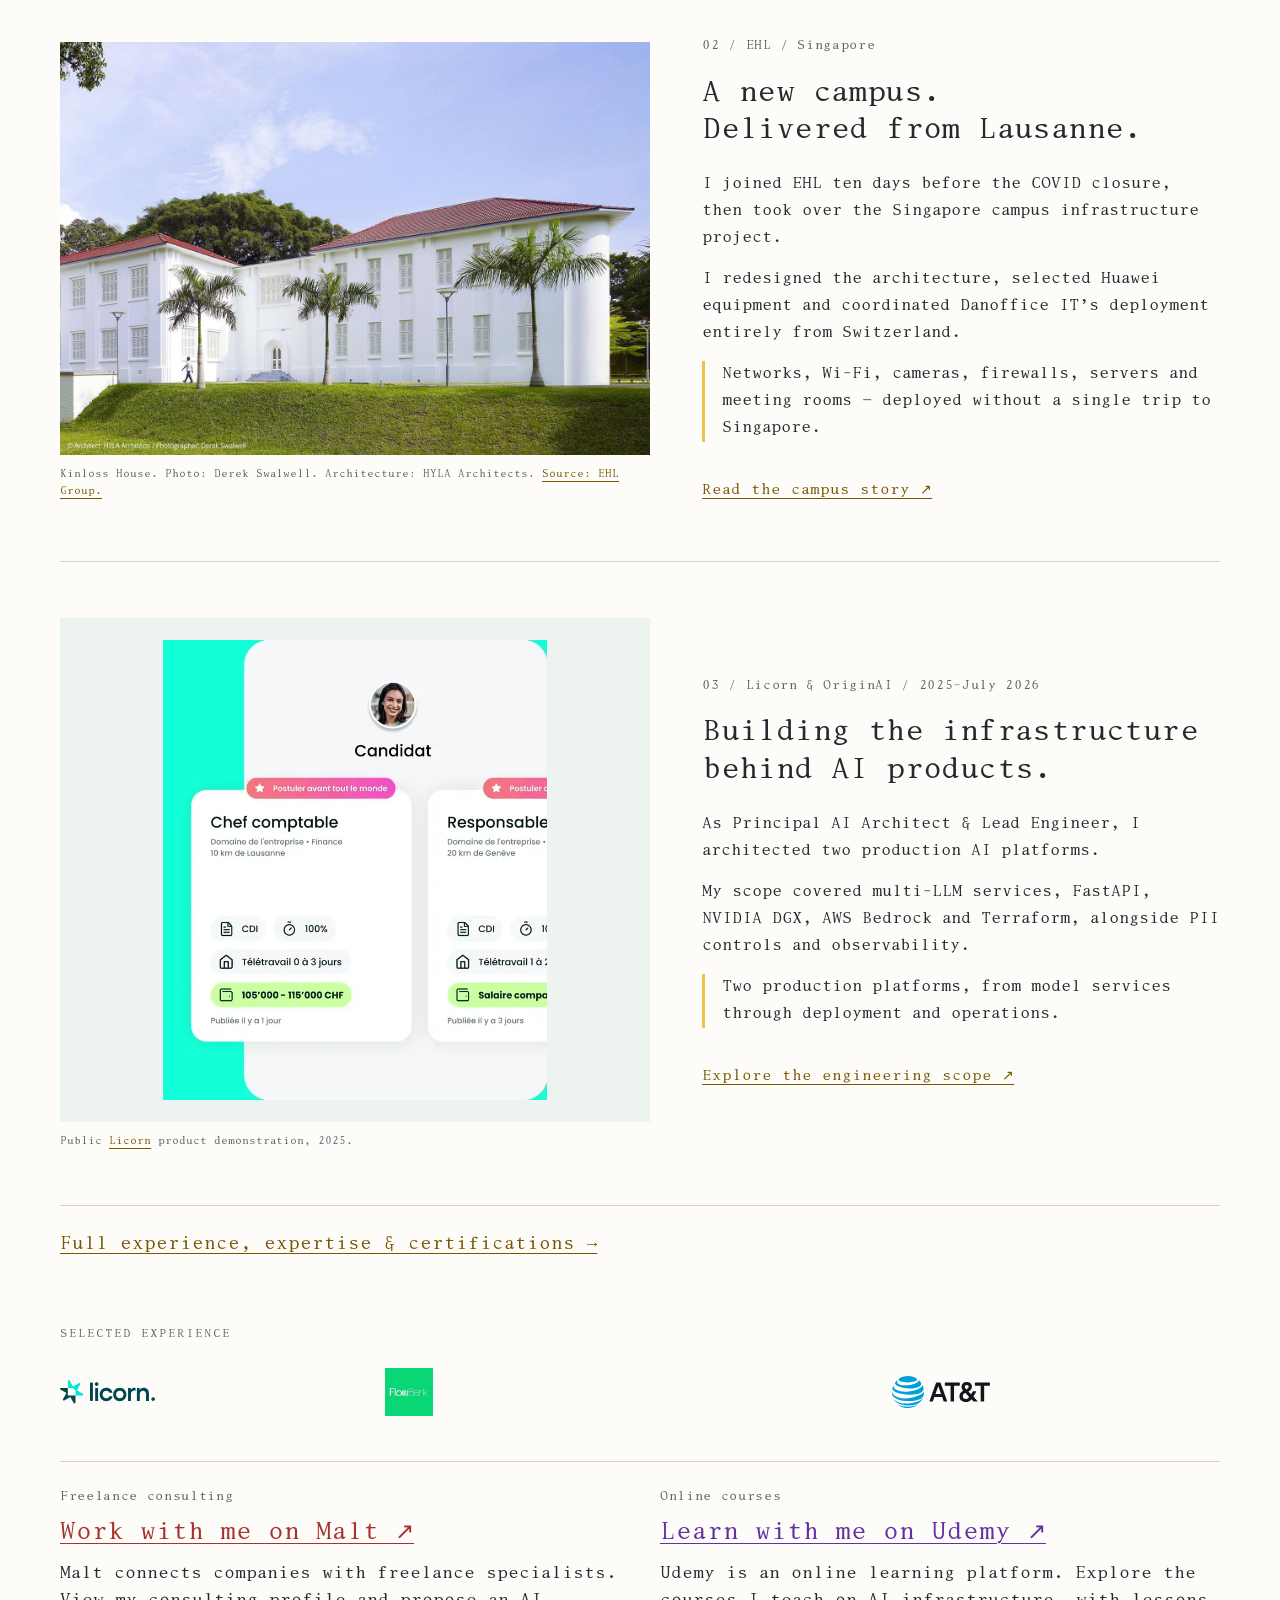
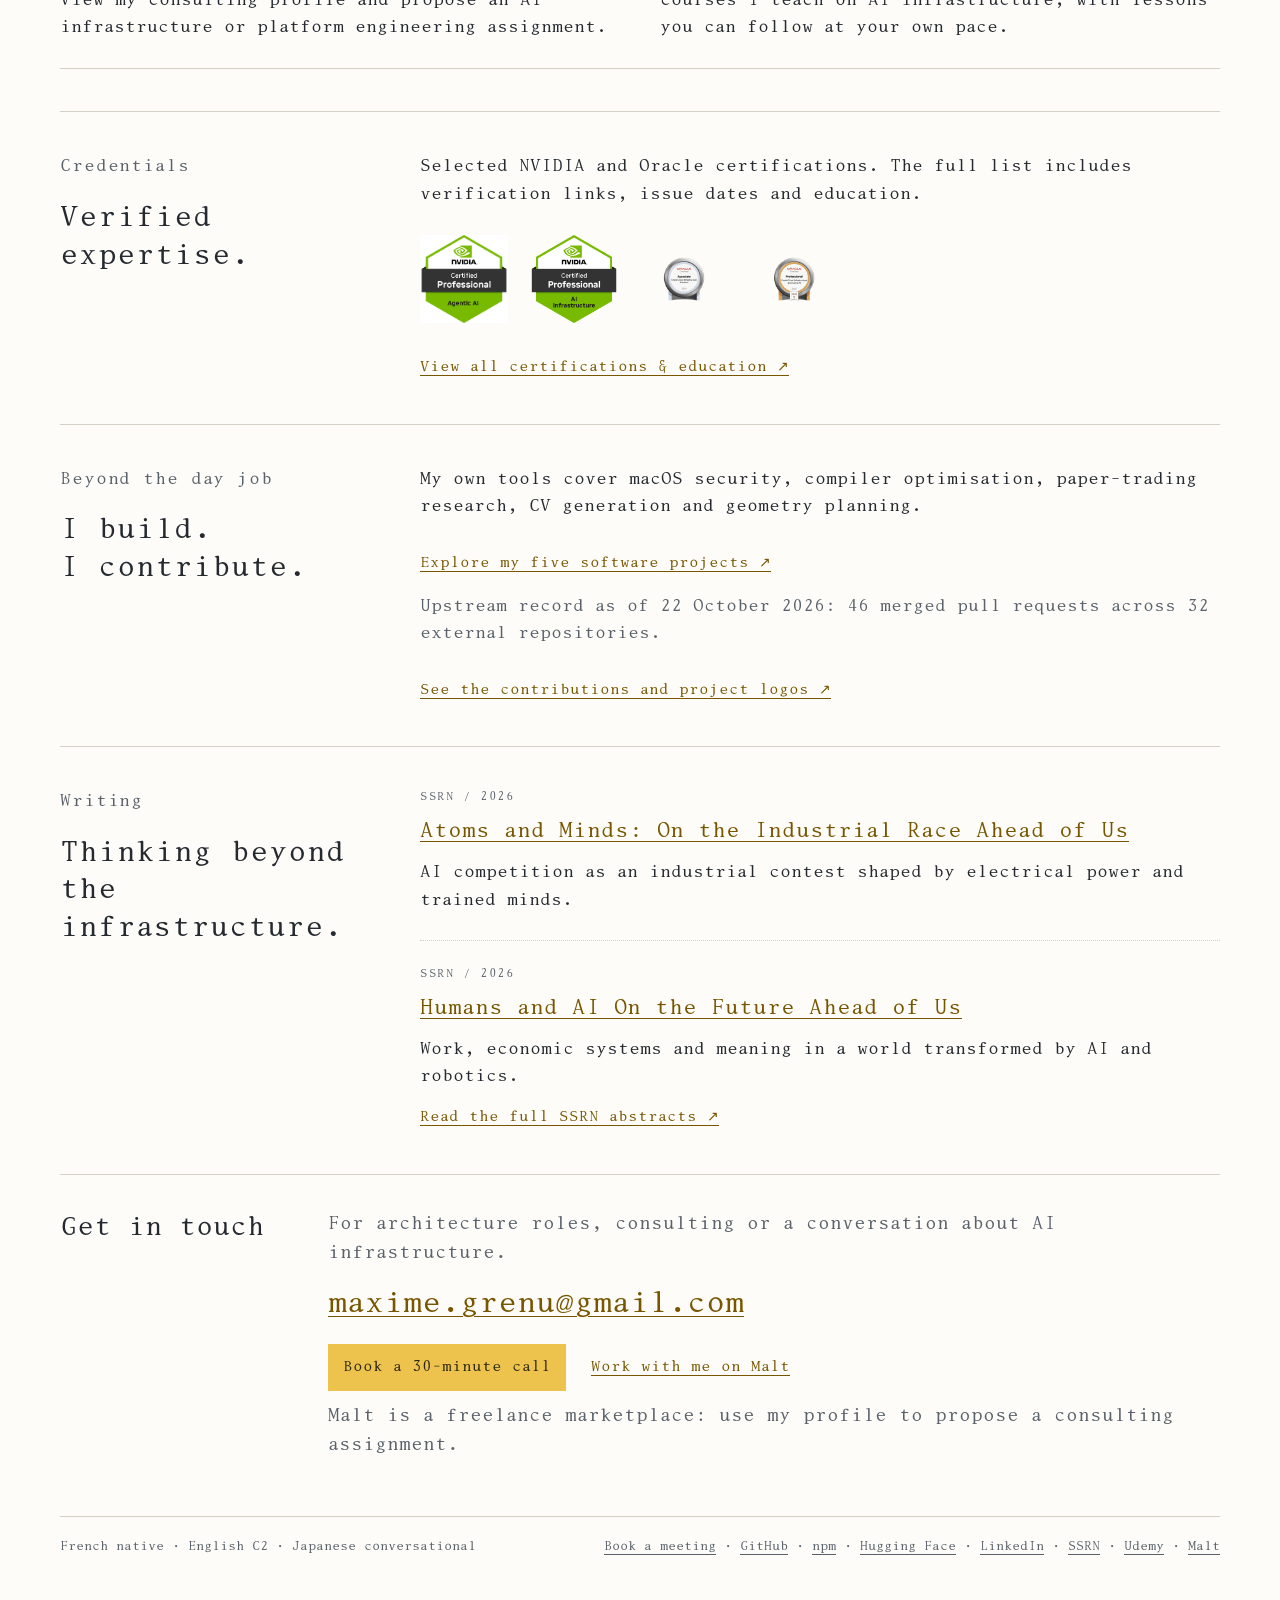
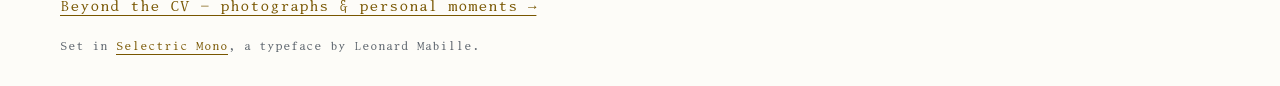
==== commit 26aac49e: "Reshape portfolio around selected work and full-size photo stories" ====
--- a/index.html
+++ b/index.html
@@ -1,432 +1,34 @@
-<!doctype html>
-<html lang="en">
-  <head>
-    <meta charset="utf-8" />
-    <meta name="viewport" content="width=device-width, initial-scale=1" />
-    <meta name="description" content="Maxime Grenu - AI infrastructure and platform architect based in Switzerland." />
-    <meta property="og:title" content="Maxime Grenu | AI Infrastructure &amp; Platform Architect" />
-    <meta property="og:description" content="Sovereign AI, GPU/HPC, regulated cloud and critical infrastructure." />
-    <meta property="og:image" content="https://cluster2600.github.io/assets/maxime-grenu-portrait-2026.png" />
-    <meta property="og:url" content="https://cluster2600.github.io/" />
-    <meta name="twitter:card" content="summary_large_image" />
-    <title>Maxime Grenu | AI Infrastructure &amp; Platform Architect</title>
-    <link rel="preload" href="assets/fonts/SelectricMono.otf" as="font" type="font/otf" crossorigin />
-    <link rel="stylesheet" href="styles.css?v=software-navigation-22" />
-  <link rel="stylesheet" href="work.css?v=portrait-26" />
-  </head>
-  <body class="profile-page">
-    <a class="skip-link" href="#top">Skip to content</a>
-    <header class="site-header">
-      <nav aria-label="Primary navigation">
-        <a href="#experience">Experience</a>
-        <a href="#att-2013">AT&amp;T, 2013</a>
-        <a href="#ehl-singapore">EHL, Singapore</a>
-        <a href="#expertise">Expertise</a>
-        <a href="software.html">My software</a>
-        <a href="#open-source">Open source</a>
-        <a href="personal.html#hobby-sites">Web projects</a>
-        <a href="#writing">Writing &amp; Teaching</a>
-        <a href="personal.html">Beyond the CV</a>
-        <a href="#contact">Contact</a>
-      </nav>
-    </header>
-
-    <main id="top">
-      <section class="hero" aria-labelledby="hero-title">
-        <div class="hero-copy">
-          <p class="eyebrow">Crissier, Switzerland · Swiss Permit C</p>
-          <h1 id="hero-title">Maxime Grenu</h1>
-          <p class="role">AI Infrastructure &amp; Platform Architect</p>
-          <p class="hero-statement">I build AI platforms and the infrastructure behind them. My work spans banking, research computing and large-scale telecoms operations.</p>
-          <div class="hero-actions">
-            <a class="button button-primary" href="https://calendar.app.google/nq6EdCauBSvmLh3BA" target="_blank" rel="noreferrer">Book a meeting</a>
-            <a class="button" href="mailto:maxime.grenu@gmail.com">Write to me</a>
-            <a class="button malt-cta" href="https://en.malt.ch/profile/maximegrenu" target="_blank" rel="noreferrer">Hire me on Malt &#8599;</a>
-            <a class="button button-secondary" href="https://www.linkedin.com/in/maximegrenus" target="_blank" rel="noreferrer">LinkedIn profile</a>
-          </div>
-        </div>
-        <figure class="hero-portrait">
-          <img src="assets/maxime-grenu-portrait-2026.png" alt="Smiling portrait of Maxime Grenu wearing yellow glasses, a checked jacket and a blue tie" width="1086" height="1448" fetchpriority="high" />
-        </figure>
-      </section>
-
-<section id="work-learn" class="work-learn" aria-label="Consulting and online courses">
-        <article class="malt-intro">
-          <p class="eyebrow">Freelance consulting</p>
-          <h2><a href="https://en.malt.ch/profile/maximegrenu" target="_blank" rel="noreferrer">Work with me on Malt &#8599;</a></h2>
-          <p>Malt connects companies with freelance specialists. View my consulting profile and propose an AI infrastructure or platform engineering assignment.</p>
-        </article>
-        <article class="udemy-intro">
-          <p class="eyebrow">Online courses</p>
-          <h2><a href="https://www.udemy.com/user/maxime-grenu/" target="_blank" rel="noreferrer">Learn with me on Udemy &#8599;</a></h2>
-          <p>Udemy is an online learning platform. Explore the courses I teach on AI infrastructure, with lessons you can follow at your own pace.</p>
-        </article>
-      </section>
-      <aside class="work-brands" aria-label="Explore selected professional experience"><p>Selected experience</p><div><a href="#work-licorn" aria-label="Read about my work at Licorn"><img src="assets/brands/licorn.svg" alt="Licorn" decoding="async" /></a><a href="#work-flowbank" aria-label="Read about my work at FlowBank"><img src="assets/brands/flowbank.jpg" alt="FlowBank" decoding="async" /></a><a href="#work-sib" aria-label="Read about my work at Swiss Institute of Bioinformatics"><img src="assets/brands/sib.svg" alt="Swiss Institute of Bioinformatics" decoding="async" /></a><a href="#work-att" aria-label="Read about my work at AT&amp;T"><img src="assets/brands/att.svg" alt="AT&amp;T" decoding="async" /></a><a href="#work-spital-wallis" aria-label="Read about my work at Spital Wallis"><img src="assets/brands/spital-wallis.svg" alt="Spital Wallis" decoding="async" /></a></div></aside>
-
-      <section id="expertise" class="expertise" aria-labelledby="expertise-title">
-        <div class="section-intro">
-          <h2 id="expertise-title">What I work on</h2>
-        </div>
-        <div class="expertise-grid">
-          <article>
-            <h3>AI Factory &amp; LLMOps</h3>
-            <p>Multi-LLM platforms, AWS Bedrock, OpenAI, Anthropic, RAG, agentic workflows, evaluation, guardrails and observability.</p>
-          </article>
-          <article>
-            <h3>GPU, HPC &amp; Inference</h3>
-            <p>NVIDIA DGX and A100, InfiniBand, WEKA, model serving, scientific computing and AI infrastructure operations.</p>
-          </article>
-          <article>
-            <h3>Regulated Platforms</h3>
-            <p>FINMA/EY audit support, nLPD/GDPR-by-design, PII controls, SLA/KPI governance, ITIL and operational risk.</p>
-          </article>
-          <article>
-            <h3>Enterprise Delivery</h3>
-            <p>Terraform/IaC, APIs, microservices, cloud and on-premise operations, vendor governance, incident recovery and change leadership.</p>
-          </article>
-        </div>
-      </section>
-
-      <section id="open-source" class="open-source" aria-labelledby="open-source-title">
-        <div class="section-intro">
-          <h2 id="open-source-title">Open-source &amp; upstream contributions</h2>
-          <p>Public GitHub record<br><time datetime="2026-10-22">22 October 2026</time></p>
-        </div>
-        <div class="contribution-summary">
-          <p>From infrastructure and observability to AI tooling, I contribute code fixes, compatibility improvements and documentation to the tools I use.</p>
-          <p><strong>46 merged pull requests across 32 external repositories.</strong> The full public record includes 175 pull requests and 65 issues, with their individual statuses and links.</p>
-          <a class="contribution-visual" href="opensource/" aria-label="Explore the projects and contribution inventory">
-            <img src="opensource/opensource-contributions.svg" alt="Project and organization logos for 32 upstream repositories, including NVIDIA, Transformers, LangChain, vLLM, OpenTelemetry, Dask and Apache Airflow" width="1440" height="1270" loading="lazy" decoding="async" />
-          </a>
-          <p class="project-links"><a href="opensource/">Explore contributions and merged PRs</a><a href="opensource/contributions.csv">Full inventory (CSV)</a></p>
-          <p class="contribution-note">Includes CockroachDB, which is source-available. Project and organization marks identify the upstream repositories.</p>
-        </div>
-      </section>
-
-      <section id="experience" class="experience" aria-labelledby="experience-title">
-        <div class="section-intro">
-          <h2 id="experience-title">Selected experience</h2>
-        </div>
-        <div class="timeline">
-          <article class="timeline-item" id="work-licorn">
-            <p class="date">2025 - <time datetime="2026-07-01">July 2026</time></p>
-            <div>
-              <div class="employer-mark"><img src="assets/brands/licorn.svg" alt="Licorn logo" loading="lazy" decoding="async" /></div>
-              <h3>Principal AI Architect &amp; Lead Engineer</h3>
-              <p class="company">Licorn SA / OriginAI SA · Switzerland</p>
-              <p>Architected two production AI platforms: multi-LLM services, FastAPI microservices, NVIDIA DGX, AWS Bedrock, Terraform, PII controls and OpenTelemetry/Langfuse observability.</p>
-              <div class="licorn-case-study">
-                <figure class="work-visual licorn-product">
-                  <a href="assets/licorn/candidate-demo.webp" target="_blank" rel="noreferrer" aria-label="Enlarge the public Licorn candidate interface"><img src="assets/licorn/candidate-demo.webp" alt="Licorn candidate interface showing job offers, remote working conditions and salary ranges" width="666" height="798" loading="lazy" decoding="async" /></a>
-                  <details class="product-demo"><summary>Watch the public product demo (5 sec)</summary>
-                  <video controls playsinline preload="none" poster="assets/licorn/candidate-demo.webp" aria-label="Public Licorn candidate product demonstration">
-                    <source src="assets/licorn/candidate-demo.mp4" type="video/mp4" />
-                    <a href="assets/licorn/candidate-demo.mp4">Watch the Licorn product demonstration</a>
-                  </video>
-                  </details>
-                  <figcaption>Candidate interface: job offers, employment conditions and salary ranges. Public <a href="https://licorn.ch/">Licorn</a> product demonstration, 2025.</figcaption>
-                </figure>
-                <div class="licorn-engineering" aria-labelledby="licorn-engineering-title">
-                  <p class="case-eyebrow">MY ENGINEERING SCOPE / 2025–2026</p>
-                  <h4 id="licorn-engineering-title">Behind the AI platforms</h4>
-                  <div class="engineering-layer"><span>01</span><div><h5>Model services</h5><p>Multi-LLM services and FastAPI microservices</p></div></div>
-                  <div class="engineering-layer"><span>02</span><div><h5>Compute &amp; cloud</h5><p>NVIDIA DGX and AWS Bedrock</p></div></div>
-                  <div class="engineering-layer"><span>03</span><div><h5>Deployment &amp; operations</h5><p>Terraform infrastructure, OpenTelemetry and Langfuse observability</p></div></div>
-                  <div class="engineering-layer"><span>04</span><div><h5>Data protection</h5><p>PII controls across the AI platforms</p></div></div>
-                </div>
-              </div>
-            </div>
-          </article>
-          <article class="timeline-item" id="work-flowbank">
-            <p class="date">2023 - 2024</p>
-            <div>
-              <div class="employer-mark"><img src="assets/brands/flowbank.jpg" alt="FlowBank logo" loading="lazy" decoding="async" /></div>
-              <h3>Head of DevOps Engineering</h3>
-              <p class="company">FlowBank · Geneva</p>
-              <p>Led infrastructure and DevOps across five data centers spanning AWS, Azure and on-premise systems. Owned a CHF 8M budget, led a 12-person team and supported recurring FINMA/EY audits.</p>
-            </div>
-          </article>
-          <article class="timeline-item" id="work-sib">
-            <p class="date">2022 - 2023</p>
-            <div>
-              <div class="employer-mark"><img src="assets/brands/sib.svg" alt="Swiss Institute of Bioinformatics logo" loading="lazy" decoding="async" /></div>
-              <h3>Team Lead, Systems Administration / HPC</h3>
-              <p class="company">Swiss Institute of Bioinformatics · Lausanne</p>
-              <p class="brand-credit">Logo: SIB Swiss Institute of Bioinformatics, <a href="https://creativecommons.org/licenses/by-nc-nd/4.0/">CC BY-NC-ND 4.0</a>.</p>
-              <p>Led the infrastructure team supporting scientific computing with NVIDIA A100, InfiniBand and WEKA, including service governance, security and research stakeholder delivery.</p>
-            </div>
-          </article>
-          <article class="timeline-item" id="work-att">
-            <p class="date">2008 - 2014</p>
-            <div>
-              <div class="employer-mark"><img src="assets/brands/att.svg" alt="AT&amp;T logo" loading="lazy" decoding="async" /></div>
-              <h3>Technical Team Leader, Tier 3, EMEA</h3>
-              <p class="company">AT&amp;T Global System Hosting · Bratislava</p>
-              <p>Led 50+ engineers across 16 nationalities on a 40,000-server and 100,000-VDI estate. Led escalation and recovery work during a 160 TB SAN outage in 2013 and contributed to a 100,000-blade-server data-center design. <a href="#att-2013">Read the recovery story.</a></p>
-              <figure class="experience-photo team-photo" id="team-photo">
-                <a href="assets/team-original.webp" target="_blank" rel="noreferrer" aria-label="View the original group photograph at full size">
-                  <img src="assets/team-original.webp" alt="Group photograph outdoors in front of an office building" width="1280" height="528" loading="lazy" decoding="async" />
-                </a>
-                <figcaption>A team photograph from the archive.</figcaption>
-              </figure>
-            </div>
-          </article>
-          <article class="timeline-item earlier-assignment" id="work-spital-wallis">
-            <p class="date">Earlier assignments</p>
-            <div>
-              <div class="employer-mark"><img src="assets/brands/spital-wallis.svg" alt="Spital Wallis logo" loading="lazy" decoding="async" /></div>
-              <h3>Change &amp; problem management</h3>
-              <p class="company">Spital Wallis</p>
-              <p>Presenting change and problem management to the hospital team.</p>
-              <figure class="experience-photo presentation-photo">
-                <a href="assets/facebook/FB02317.jpg" target="_blank" rel="noreferrer" aria-label="View the Spital Wallis presentation photo at full size">
-                  <img src="assets/facebook/FB02317.jpg" alt="Maxime Grenu in front of a presentation on change and problem management at Spital Wallis" width="1080" height="1080" loading="lazy" decoding="async" />
-                </a>
-                <figcaption>A presentation at Spital Wallis.</figcaption>
-              </figure>
-            </div>
-          </article>
-        </div>
-      </section>
-
-      <section id="att-2013" class="field-story" aria-labelledby="att-2013-title">
-        <div class="section-intro">
-          <h2 id="att-2013-title">AT&amp;T, 2013</h2>
-          <p>Team leader &amp; escalation manager</p>
-        </div>
-        <article class="story-copy">
-          <h3>Recovering from a 160 TB SAN failure</h3>
-          <p>On a Sunday in 2013, a 160 TB SAN failed at AT&amp;T. It held VMware virtual disks, database volumes and Unix systems that booted directly from the SAN.</p>
-          <p>The storage used RAID 0 disk groups beneath a RAID 5 layer. The first failed disk was not replaced promptly. When a second disk failed in a different RAID 0 group, the upper RAID 5 layer lost a second member and the SAN became unavailable. Attempts to recover the array and its snapshots failed. We had to restore the systems.</p>
-          <p>I was both team leader and escalation manager. Starting Monday, I was on a continuous incident call from 8 a.m. to 6 p.m., with around 100 participants, including VIP stakeholders, while also working on the technical recovery.</p>
-          <p>In this environment, Avamar covered Windows Server 2008 R2 and newer systems. The bare-metal recovery procedure had never been tested under these conditions. When we tried to restore, I discovered that the Avamar boot ISO was missing the VMware VMXNET3 network driver.</p>
-          <p>I rebuilt the ISO with the missing driver, then trained the recovery teams: about 50 people in Bratislava, 30 in the United States and 100 in India. The other systems relied on tape backups stored across several US states, which added another recovery path to coordinate.</p>
-          <p>The recovery operation ran around the clock, from Sunday until Friday at noon, when we restored the last production server.</p>
-          <h3 id="ntt-restores">Deploying Avamar for NTT's clients</h3>
-          <p>Later, when I deployed Avamar solutions for NTT's clients, I documented the recovery procedures, supplied them with boot ISOs containing the necessary drivers, and validated backup and restore with them. I made the restore test part of the deployment.</p>
-          <figure class="experience-photo installation-photo">
-            <a href="assets/facebook/FB03085.jpg" target="_blank" rel="noreferrer" aria-label="View the Avamar installation photo at full size">
-              <img src="assets/facebook/FB03085.jpg" alt="Maxime Grenu beside the server rack during an Avamar installation" width="608" height="1080" loading="lazy" decoding="async" />
-            </a>
-            <figcaption>My first Avamar installation, for an industrial customer in Belgium.</figcaption>
-          </figure>
-          <p>I also hold a rare specialist certification in Avamar implementation, earned in 2015.</p>
-          <a class="credly-badge story-credential" href="https://www.credly.com/badges/4e4ce76e-41ef-43a4-b3b8-3c1caff87598/public_url" target="_blank" rel="noreferrer">
-            <img src="assets/credly/avamar-implementation-engineer-v7.png" alt="" width="352" height="352" loading="lazy" decoding="async" />
-            <span>
-              <strong>Specialist - Implementation Engineer, Avamar Version 7.0</strong>
-              <span class="badge-meta">Dell Technologies · Issued <time datetime="2015-05-27">27 May 2015</time></span>
-              <span class="badge-meta">Verify on Credly</span>
-            </span>
-          </a>
-        </article>
-      </section>
-
-      <section id="ehl-singapore" class="field-story" aria-labelledby="ehl-singapore-title">
-        <div class="section-intro">
-          <h2 id="ehl-singapore-title">EHL, Singapore</h2>
-          <p>Remote delivery during COVID</p>
-        </div>
-        <div class="story-copy">
-          <h3>Delivering a Singapore campus from Lausanne</h3>
-          <figure class="work-visual ehl-campus-photo">
-            <a href="assets/ehl/singapore-campus.jpg" target="_blank" rel="noreferrer" aria-label="View the EHL Singapore campus photograph at full size">
-              <img src="assets/ehl/singapore-campus.jpg" alt="EHL's Singapore campus at Kinloss House, with white facades, red tiled roofs, palm trees and gardens" width="1400" height="980" loading="lazy" decoding="async" />
-            </a>
-            <figcaption>EHL Campus (Singapore), Kinloss House. Photo: Derek Swalwell; architecture: HYLA Architects. <a href="https://www.ehlgroup.com/en/education/ehl-campus-singapore/history" target="_blank" rel="noreferrer">Source: EHL Group</a>.</figcaption>
-          </figure>
-          <p>I joined École hôtelière de Lausanne ten days before the COVID closure. Almost immediately, onboarding became a combination of remote collaboration, daily operations and international project delivery.</p>
-          <p>One of my responsibilities was taking over the IT infrastructure project for the new Singapore campus. I reviewed the proposed design, reassessed the wireless capacity and technology choices, and rebuilt the architecture around the campus’s requirements.</p>
-          <p>I selected Huawei equipment costing roughly one third of the hardware originally proposed, reorganised the delivery arrangements and appointed <a href="https://www.danofficeit.com/" target="_blank" rel="noreferrer">Danoffice IT</a> as the implementation partner.</p>
-          <p>Together, we deployed the wired network, Wi-Fi, surveillance cameras, firewalls, servers and meeting-room systems. I coordinated the work from Switzerland without travelling to Singapore.</p>
-          <p>At the same time, I continued managing daily IT operations in Lausanne and supporting its campus expansion, with reduced system administration capacity.</p>
-          <p>The project brought together architecture, procurement, partner coordination and operational leadership. It also showed what a distributed team could deliver when international travel was no longer an option.</p>
-        </div>
-      </section>
-
-      <section id="certifications" class="credentials" aria-labelledby="credentials-title">
-        <div class="section-intro">
-          <h2 id="credentials-title">Certifications<br /> &amp; education</h2>
-        </div>
-        <div class="credentials-content">
-          <p class="credly-intro">Selected badges, with links to verify each certification.</p>
-          <p class="credential-context">As of <time datetime="2026-10-21">21 October 2026</time>, I am one of <a href="https://www.credly.com/organizations/nvidia/directory?filter%5Bbadge_name%5D=NVIDIA-Certified%20Professional%3A%20AI%20Infrastructure&amp;filter%5Blocation_name%5D=Switzerland" target="_blank" rel="noreferrer">3 publicly listed NVIDIA AI Infrastructure Professional holders</a> and one of <a href="https://www.credly.com/organizations/nvidia/directory?filter%5Bbadge_name%5D=NVIDIA%20Certified%20Professional%3A%20Agentic%20AI&amp;filter%5Blocation_name%5D=Switzerland" target="_blank" rel="noreferrer">8 publicly listed NVIDIA Agentic AI Professional holders</a> in Switzerland, according to Credly's public directory.</p>
-          <div class="credly-preview">
-            <a class="credly-badge" href="https://www.credly.com/badges/7a7361c0-63ee-4821-a19b-f40af6503dfc/public_url" target="_blank" rel="noreferrer">
-              <img src="assets/credly/agentic-ai.png" alt="" width="917" height="917" loading="lazy" decoding="async" />
-              <span>
-                <strong>NVIDIA Certified Professional: Agentic AI</strong>
-                <span class="badge-meta">NVIDIA · Issued <time datetime="2025-12-17">Dec 2025</time></span>
-                  <span class="badge-meta">Valid until <time datetime="2027-12-17">17 Dec 2027</time></span>
-              </span>
-            </a>
-            <a class="credly-badge" href="https://www.credly.com/badges/1c537aae-3d2f-4c3a-a27d-c77247a5c2f5/public_url" target="_blank" rel="noreferrer">
-              <img src="assets/credly/ai-infrastructure.png" alt="" width="600" height="600" loading="lazy" decoding="async" />
-              <span>
-                <strong>NVIDIA-Certified Professional: AI Infrastructure</strong>
-                <span class="badge-meta">NVIDIA · Issued <time datetime="2025-10-17">Oct 2025</time></span>
-                  <span class="badge-meta">Valid until <time datetime="2027-10-17">17 Oct 2027</time></span>
-              </span>
-            </a>
-            <a class="credly-badge" href="https://www.credly.com/badges/cd26c384-1953-4bd6-a91e-7ea21f240fa3/public_url" target="_blank" rel="noreferrer">
-              <img src="assets/credly/generative-ai-llms.png" alt="" width="917" height="917" loading="lazy" decoding="async" />
-              <span>
-                <strong>NVIDIA-Certified Associate: Generative AI LLMs</strong>
-                <span class="badge-meta">NVIDIA · Issued <time datetime="2025-10-06">Oct 2025</time></span>
-                  <span class="badge-meta">Valid until <time datetime="2027-10-06">6 Oct 2027</time></span>
-              </span>
-            </a>
-            <a class="credly-badge" href="https://www.credly.com/badges/5468cd50-2a3c-4efe-a0ac-1ae0551be501/public_url" target="_blank" rel="noreferrer">
-              <img src="assets/credly/ai-infrastructure-operations.png" alt="" width="600" height="600" loading="lazy" decoding="async" />
-              <span>
-                <strong>NVIDIA-Certified Associate: AI Infrastructure and Operations</strong>
-                <span class="badge-meta">NVIDIA · Issued <time datetime="2025-07-07">Jul 2025</time></span>
-                  <span class="badge-meta">Valid until <time datetime="2027-07-07">7 Jul 2027</time></span>
-              </span>
-            </a>
-            <a class="credly-badge oracle-badge" href="https://catalog-education.oracle.com/pls/certview/sharebadge?id=FC1596CD8F84E027070AF5FF3A176BDA4F98D1BAAC31AB0B42E7E18AC9B861F4" target="_blank" rel="noreferrer">
-              <img src="assets/oracle/oci-2025-architect-associate.png" alt="" width="552" height="276" loading="lazy" decoding="async" />
-              <span>
-                <strong>Oracle Cloud Infrastructure 2025 Certified Architect Associate</strong>
-                <span class="badge-meta">Oracle · Issued <time datetime="2025-09-19">Sep 2025</time></span>
-                <span class="badge-meta">Valid until <time datetime="2027-09-19">19 Sep 2027</time></span>
-              </span>
-            </a>
-            <a class="credly-badge oracle-badge" href="https://catalog-education.oracle.com/pls/certview/sharebadge?id=C0C3DF526C0CA709A7267011AAA469BB69184A7D85950497997A9286E2DF81A7" target="_blank" rel="noreferrer">
-              <img src="assets/oracle/oci-2025-foundations-associate.png" alt="" width="552" height="276" loading="lazy" decoding="async" />
-              <span>
-                <strong>Oracle Cloud Infrastructure 2025 Certified Foundations Associate</strong>
-                <span class="badge-meta">Oracle · Issued <time datetime="2025-08-28">Aug 2025</time></span>
-                <span class="badge-meta">Valid until <time datetime="2027-08-28">28 Aug 2027</time></span>
-              </span>
-            </a>
-            <a class="credly-badge oracle-badge" href="https://catalog-education.oracle.com/pls/certview/sharebadge?id=267C090A486B03387D95CCD3B6482B92E6FD97736B378EFB6F4FC8E0A3724EDD" target="_blank" rel="noreferrer">
-              <img src="assets/oracle/oci-2025-generative-ai-professional.png" alt="" width="552" height="276" loading="lazy" decoding="async" />
-              <span>
-                <strong>Oracle Cloud Infrastructure 2025 Certified Generative AI Professional</strong>
-                <span class="badge-meta">Oracle · Issued <time datetime="2025-07-22">Jul 2025</time></span>
-                <span class="badge-meta">Valid until <time datetime="2027-07-22">22 Jul 2027</time></span>
-              </span>
-            </a>
-            <a class="credly-badge oracle-badge" href="https://catalog-education.oracle.com/ords/certview/sharebadge?id=E410488D32C8B118C4498A3C12931D69C7AEC8D7CDEBF0A0DC1D277AEDE020EA" target="_blank" rel="noreferrer">
-              <img src="assets/oracle/oci-2025-ai-foundations-associate.png" alt="" width="552" height="276" loading="lazy" decoding="async" />
-              <span>
-                <strong>Oracle Cloud Infrastructure 2025 Certified AI Foundations Associate</strong>
-                <span class="badge-meta">Oracle · Issued <time datetime="2025-07-17">Jul 2025</time></span>
-                <span class="badge-meta">Valid until <time datetime="2027-07-17">17 Jul 2027</time></span>
-              </span>
-            </a>
-            <a class="credly-badge" href="https://www.credly.com/badges/6c0060e1-e00e-4b06-a88e-6ec18a6d58cf/public_url" target="_blank" rel="noreferrer">
-              <img src="assets/credly/deep-learning-tensorflow.png" alt="" width="1080" height="1080" loading="lazy" decoding="async" />
-              <span>
-                <strong>Deep Learning using TensorFlow</strong>
-                <span class="badge-meta">IBM · Issued <time datetime="2025-11-05">Nov 2025</time></span>
-              </span>
-            </a>
-            <a class="credly-badge" href="https://www.credly.com/badges/db15c72d-fbb9-46f7-96ab-b2ad6a1a78d5/public_url" target="_blank" rel="noreferrer">
-              <img src="assets/credly/fortigate-operator.png" alt="" width="2000" height="2000" loading="lazy" decoding="async" />
-              <span>
-                <strong>Fortinet FortiGate 7.4 Operator</strong>
-                <span class="badge-meta">Fortinet · Issued <time datetime="2024-10-09">Oct 2024</time></span>
-              </span>
-            </a>
-          </div>
-          <a class="credly-profile" href="https://www.credly.com/users/maxime-grenu/badges/credly" target="_blank" rel="noreferrer">View my full Credly profile</a>
-          <details class="credential-details">
-            <summary>More certifications &amp; education</summary>
-            <div class="credential-group" aria-labelledby="credential-group-0">
-              <h3 id="credential-group-0">AI &amp; infrastructure</h3>
-              <ul>
-                <li>NVIDIA Certified Professional: AI Infrastructure</li>
-                <li>NVIDIA Certified Professional: Agentic AI</li>
-                <li>NVIDIA AI Enterprise</li>
-                <li>NVIDIA InfiniBand</li>
-                <li>NVIDIA Base Command Manager</li>
-              </ul>
-            </div>
-            <div class="credential-group" aria-labelledby="credential-group-1">
-              <h3 id="credential-group-1">Cloud &amp; governance</h3>
-              <ul>
-                <li>Microsoft AI Transformation Leader</li>
-                <li>Azure AI Fundamentals</li>
-                <li>OCI Generative AI Professional</li>
-                <li>OCI Architect Associate</li>
-                <li>Securiti AI Security &amp; Governance</li>
-              </ul>
-            </div>
-            <div class="credential-group" aria-labelledby="credential-group-2">
-              <h3 id="credential-group-2">Operations</h3>
-              <ul>
-                <li><a href="https://www.credly.com/badges/4e4ce76e-41ef-43a4-b3b8-3c1caff87598/public_url" target="_blank" rel="noreferrer">Specialist - Implementation Engineer, Avamar Version 7.0</a> · 2015</li>
-                <li>WEKA Xpert</li>
-                <li>Fortinet Certified Associate Cybersecurity <span class="credential-status">Expired October 2026</span></li>
-                <li>ITIL Foundation</li>
-                <li>VMware Certified Associate 6 - Data Center Virtualization <span class="credential-status">Expired June 2026</span></li>
-              </ul>
-            </div>
-            <div class="credential-group">
-              <h3>Education</h3>
-              <p>BTS in Information Technology<br />CESI, France &middot; Bac+2 technical diploma</p>
-            </div>
-          </details>
-        </div>
-      </section>
-
-      <section id="writing" class="writing" aria-labelledby="writing-title">
-        <div class="section-intro">
-          <h2 id="writing-title">Writing &amp; teaching</h2>
-          <p>Papers on AI and courses on the infrastructure behind it.</p>
-        </div>
-        <div class="publication-list">
-          <article class="paper-entry" aria-label="Atoms and Minds: On the Industrial Race Ahead of Us">
-          <a href="https://doi.org/10.2139/ssrn.6861338" target="_blank" rel="noreferrer">
-            <span>2026</span><strong>Atoms and Minds: On the Industrial Race Ahead of Us</strong><em>SSRN</em>
-          </a>
-            <div class="paper-abstract">
-              <h3>Abstract</h3>
-              <p>The public debate over artificial intelligence is conducted almost entirely in the vocabulary of software-benchmarks, parameters, model releases. This paper argues that the framing is mistaken. The contest for AI supremacy is an industrial contest, governed by two physical and human constraints that no algorithm can relax: electrical power and trained minds. Read through this lens, the present strategic picture is stark. China is building the inputs-approving roughly ten nuclear reactors in each of four consecutive years, holding the world&#x27;s largest fleet under construction, and now producing close to half of the planet&#x27;s elite AI researchers domestically. The United States is buying the inputs-constructing data centres at scale and importing talent through compensation packages that have reached, in one reported case, the better part of a billion dollars per individual: momentum that is real but rented. Europe is doing neither. A survey of the wider field-the Gulf, India, East Asia, and the Global South-finds the same logic everywhere: the serious builders couple energy to compute, and Europe appears on none of these maps. The paper develops this constraint-based account drawing on Smil, Perez, and Mazzucato; reframes the recurring &quot;data centres consume too much water&quot; narrative-and the live 2026 controversy over whether that narrative is foreign-financed-as a distraction variable; and closes with a normative proposal for a credible European response. The central claim is uncomfortable: the next decade of AI will be won by whoever keeps the lights on and grows the people-and on present trajectory, that is not Europe.</p>
-              <p class="abstract-source"><a href="https://papers.ssrn.com/sol3/papers.cfm?abstract_id=6861338" target="_blank" rel="noreferrer">Abstract as published on SSRN &#8599;</a></p>
-            </div>
-          </article>
-          <article class="paper-entry" aria-label="Humans and AI On the Future Ahead of Us">
-          <a href="https://doi.org/10.2139/ssrn.6313118" target="_blank" rel="noreferrer">
-            <span>2026</span><strong>Humans and AI On the Future Ahead of Us</strong><em>SSRN</em>
-          </a>
-            <div class="paper-abstract">
-              <h3>Abstract</h3>
-              <p>The convergence of artificial intelligence and mass-produced robotics is eliminating human labour as the primary engine of economic value. This paper argues that this displacement is structural and irreversible, and that the appropriate response is not mitigation but redesign — of economic systems, governance architectures, and the social contract itself.</p>
-              <p>Drawing on thinkers from Keynes and Aristotle to Masuda, Harari, and Ishiguro, the paper develops a three-part proposal. First, a resource-based economy in which the Earth&#x27;s materials are managed as a common inheritance, extracted by autonomous systems, and distributed for the benefit of all. Second, a governance model replacing executive state apparatus with a small, lottery-selected human Council charged with custodianship of civilisational values, operating in partnership with AI systems conceived as Extended Intelligence rather than autonomous authority. Third, a fiscal architecture replacing all existing taxes with a single transaction levy financing a universal base income.</p>
-              <p>The paper further argues that extraterrestrial resource extraction is a necessary long-term extension of this model, and that the central challenge of the post-labour world is not material — it is philosophical: how human beings construct meaning when necessity no longer structures their lives.</p>
-              <p class="abstract-source"><a href="https://papers.ssrn.com/sol3/papers.cfm?abstract_id=6313118" target="_blank" rel="noreferrer">Abstract as published on SSRN &#8599;</a></p>
-            </div>
-          </article>
-          <div class="teaching-feature">
-            <p class="eyebrow">Courses taught by me</p>
-            <h3><a href="https://www.udemy.com/user/maxime-grenu/" target="_blank" rel="noreferrer">Explore my AI infrastructure courses on Udemy &#8599;</a></h3>
-            <p>Udemy is a platform for online courses. Visit my instructor profile to browse my courses and learn at your own pace.</p>
-          </div>
-        </div>
-      </section>
-    </main>
-
-    <footer id="contact">
-      <div class="section-intro"><h2>Get in touch</h2></div>
-      <div class="contact-content">
-      <p>For architecture roles, consulting or a conversation about AI infrastructure.</p>
-      <a class="footer-email" href="mailto:maxime.grenu@gmail.com">maxime.grenu@gmail.com</a>
-      <div class="hero-actions footer-booking">
-        <a class="button button-primary" href="https://calendar.app.google/nq6EdCauBSvmLh3BA" target="_blank" rel="noreferrer">Book a 30-minute call</a>
-        <a class="button button-secondary" href="https://en.malt.ch/profile/maximegrenu" target="_blank" rel="noreferrer">Work with me on Malt</a>
-      </div>
-      <p class="malt-explainer">Malt is a freelance marketplace: use my profile to propose a consulting assignment.</p>
-      </div>
-      <div class="footer-meta">
-        <span>French native · English C2 · Japanese conversational</span>
-        <span><a href="https://calendar.app.google/nq6EdCauBSvmLh3BA" target="_blank" rel="noreferrer">Book a meeting</a> · <a href="https://github.com/cluster2600" target="_blank" rel="noreferrer">GitHub</a> · <a href="https://www.npmjs.com/~cluster2600" target="_blank" rel="noreferrer">npm</a> · <a href="https://huggingface.co/cluster2600" target="_blank" rel="noreferrer">Hugging Face</a> · <a href="https://www.linkedin.com/in/maximegrenus" target="_blank" rel="noreferrer">LinkedIn</a> · <a href="https://papers.ssrn.com/sol3/cf_dev/AbsByAuth.cfm?per_id=10532377" target="_blank" rel="noreferrer">SSRN</a> · <a href="https://www.udemy.com/user/maxime-grenu/" target="_blank" rel="noreferrer">Udemy</a> · <a href="https://en.malt.ch/profile/maximegrenu" target="_blank" rel="noreferrer">Malt</a></span>
-      </div>
-      <p class="personal-link"><a href="personal.html">Beyond the CV — photographs &amp; personal moments &rarr;</a></p>
-      <p class="colophon">Set in <a href="https://github.com/cluster2600/selectric" target="_blank" rel="noreferrer">Selectric Mono</a>, a typeface by Leonard Mabille.</p>
-    </footer>
-  </body>
-</html>
+<!DOCTYPE html>
+<html lang="en"><head><meta charset="utf-8"/><meta content="width=device-width,initial-scale=1" name="viewport"/><title>AI infrastructure &amp; platform architecture | Maxime Grenu</title><meta content="I build AI infrastructure. I lead teams. I make critical systems work." name="description"/><meta content="AI infrastructure &amp; platform architecture | Maxime Grenu" property="og:title"/><meta content="I build AI infrastructure. I lead teams. I make critical systems work." property="og:description"/><meta content="https://cluster2600.github.io/" property="og:url"/><meta content="https://cluster2600.github.io/assets/maxime-grenu-portrait-2026.png" property="og:image"/><link as="font" crossorigin="" href="assets/fonts/SelectricMono.otf" rel="preload" type="font/otf"/><link href="styles.css?v=software-navigation-22" rel="stylesheet"/><link href="work.css?v=portrait-26" rel="stylesheet"/><link href="editorial.css?v=26" rel="stylesheet"/></head><body class="profile-page editorial-home"><a class="skip-link" href="#top">Skip to content</a><header class="site-header"><nav aria-label="Primary navigation"><a href="experience.html">Experience</a><a href="software.html">Software</a><a href="writing.html">Writing</a><a href="personal.html">Beyond the CV</a><a href="index.html#contact">Contact</a><a class="nav-malt" href="https://en.malt.ch/profile/maximegrenu" rel="noreferrer" target="_blank">Hire me on Malt ↗</a></nav></header><main id="top"><section aria-labelledby="hero-title" class="hero"><div class="hero-copy"><p class="eyebrow">Crissier, Switzerland / AI infrastructure &amp; platform architecture</p><h1 id="hero-title">Maxime Grenu</h1><p class="hero-manifesto">I build AI infrastructure.<br/>I lead teams.<br/>I make critical<br/><span>systems work.</span></p><p class="hero-statement">Banking, scientific computing and large-scale telecoms. Hands-on engineering, with responsibility for the people and systems behind it.</p><div class="hero-actions"><a class="button button-primary" href="https://en.malt.ch/profile/maximegrenu" rel="noreferrer" target="_blank">Work with me on Malt ↗</a><a class="button" href="https://calendar.app.google/nq6EdCauBSvmLh3BA" rel="noreferrer" target="_blank">Book a conversation ↗</a></div><p class="hero-location">Based in Switzerland · Swiss Permit C · French &amp; English</p></div><figure class="hero-portrait"><img alt="Maxime Grenu smiling, wearing yellow glasses, a checked jacket and a blue tie" fetchpriority="high" height="1448" src="assets/maxime-grenu-portrait-2026.png" width="1086"/></figure></section><section class="selected-stories" id="experience"><div class="section-heading"><p class="eyebrow">Selected experience</p><h2>Three projects.<br/>Three different kinds of responsibility.</h2></div>
+<article class="case-feature" id="att-2013"><figure><a href="experience.html#att-2013"><img alt="The AT&amp;T team, photographed outdoors" height="528" loading="lazy" src="assets/team-original.webp" width="1280"/></a><figcaption>The team photograph from my AT&amp;T years.</figcaption></figure><div class="case-copy"><p class="eyebrow">01 / AT&amp;T / 2013</p><h3>When a 160 TB SAN went down.</h3><p>A storage failure meant restoring virtual machines, database volumes and Unix systems. I was team leader and escalation manager.</p><p>I rebuilt the Avamar recovery ISO with its missing network driver and trained the teams in Bratislava, the US and India.</p><p class="case-result">The last production server was restored on Friday at noon, after an operation running around the clock since Sunday.</p><a class="text-link" href="experience.html#att-2013">Read the recovery story ↗</a></div></article>
+<article class="case-feature" id="ehl-singapore"><figure><a href="experience.html#ehl-singapore"><img alt="Kinloss House, EHL’s Singapore campus, surrounded by palms and gardens" height="980" loading="lazy" src="assets/ehl/singapore-campus.jpg" width="1400"/></a><figcaption>Kinloss House. Photo: Derek Swalwell. Architecture: HYLA Architects. <a href="https://www.ehlgroup.com/en/education/ehl-campus-singapore/history">Source: EHL Group.</a></figcaption></figure><div class="case-copy"><p class="eyebrow">02 / EHL / Singapore</p><h3>A new campus.<br/>Delivered from Lausanne.</h3><p>I joined EHL ten days before the COVID closure, then took over the Singapore campus infrastructure project.</p><p>I redesigned the architecture, selected Huawei equipment and coordinated Danoffice IT’s deployment entirely from Switzerland.</p><p class="case-result">Networks, Wi-Fi, cameras, firewalls, servers and meeting rooms — deployed without a single trip to Singapore.</p><a class="text-link" href="experience.html#ehl-singapore">Read the campus story ↗</a></div></article>
+<article class="case-feature" id="work-licorn"><figure class="feature-product"><a href="experience.html#work-licorn"><img alt="Licorn’s public candidate interface with job offers and employment conditions" height="798" loading="lazy" src="assets/licorn/candidate-demo.webp" width="666"/></a><figcaption>Public <a href="https://licorn.ch/">Licorn</a> product demonstration, 2025.</figcaption></figure><div class="case-copy"><p class="eyebrow">03 / Licorn &amp; OriginAI / 2025–July 2026</p><h3>Building the infrastructure behind AI products.</h3><p>As Principal AI Architect &amp; Lead Engineer, I architected two production AI platforms.</p><p>My scope covered multi-LLM services, FastAPI, NVIDIA DGX, AWS Bedrock and Terraform, alongside PII controls and observability.</p><p class="case-result">Two production platforms, from model services through deployment and operations.</p><a class="text-link" href="experience.html#work-licorn">Explore the engineering scope ↗</a></div></article>
+<p class="all-experience"><a href="experience.html">Full experience, expertise &amp; certifications →</a></p></section><aside aria-label="Explore selected professional experience" class="work-brands"><p>Selected experience</p><div><a aria-label="Read about my work at Licorn" href="experience.html#work-licorn"><img alt="Licorn" decoding="async" src="assets/brands/licorn.svg"/></a><a aria-label="Read about my work at FlowBank" href="experience.html#work-flowbank"><img alt="FlowBank" decoding="async" height="150" src="assets/brands/flowbank.jpg" width="150"/></a><a aria-label="Read about my work at Swiss Institute of Bioinformatics" href="experience.html#work-sib"><img alt="Swiss Institute of Bioinformatics" decoding="async" src="assets/brands/sib.svg"/></a><a aria-label="Read about my work at AT&amp;T" href="experience.html#work-att"><img alt="AT&amp;T" decoding="async" src="assets/brands/att.svg"/></a><a aria-label="Read about my work at Spital Wallis" href="experience.html#work-spital-wallis"><img alt="Spital Wallis" decoding="async" src="assets/brands/spital-wallis.svg"/></a></div></aside><section aria-label="Consulting and online courses" class="work-learn" id="work-learn">
+<article class="malt-intro">
+<p class="eyebrow">Freelance consulting</p>
+<h2><a href="https://en.malt.ch/profile/maximegrenu" rel="noreferrer" target="_blank">Work with me on Malt ↗</a></h2>
+<p>Malt connects companies with freelance specialists. View my consulting profile and propose an AI infrastructure or platform engineering assignment.</p>
+</article>
+<article class="udemy-intro">
+<p class="eyebrow">Online courses</p>
+<h2><a href="https://www.udemy.com/user/maxime-grenu/" rel="noreferrer" target="_blank">Learn with me on Udemy ↗</a></h2>
+<p>Udemy is an online learning platform. Explore the courses I teach on AI infrastructure, with lessons you can follow at your own pace.</p>
+</article>
+</section><section class="compact-section" id="certifications"><div><p class="eyebrow">Credentials</p><h2>Verified expertise.</h2></div><div><p>Selected NVIDIA and Oracle certifications. The full list includes verification links, issue dates and education.</p><div class="credential-strip"><a href="https://www.credly.com/badges/7a7361c0-63ee-4821-a19b-f40af6503dfc/public_url" rel="noreferrer" target="_blank"><img alt="NVIDIA Certified Professional: Agentic AI" height="917" loading="lazy" src="assets/credly/agentic-ai.png" width="917"/></a><a href="https://www.credly.com/badges/1c537aae-3d2f-4c3a-a27d-c77247a5c2f5/public_url" rel="noreferrer" target="_blank"><img alt="NVIDIA-Certified Professional: AI Infrastructure" height="600" loading="lazy" src="assets/credly/ai-infrastructure.png" width="600"/></a><a href="https://catalog-education.oracle.com/pls/certview/sharebadge?id=FC1596CD8F84E027070AF5FF3A176BDA4F98D1BAAC31AB0B42E7E18AC9B861F4" rel="noreferrer" target="_blank"><img alt="Oracle Cloud Infrastructure 2025 Certified Architect Associate" height="276" loading="lazy" src="assets/oracle/oci-2025-architect-associate.png" width="552"/></a><a href="https://catalog-education.oracle.com/pls/certview/sharebadge?id=267C090A486B03387D95CCD3B6482B92E6FD97736B378EFB6F4FC8E0A3724EDD" rel="noreferrer" target="_blank"><img alt="Oracle Cloud Infrastructure 2025 Certified Generative AI Professional" height="276" loading="lazy" src="assets/oracle/oci-2025-generative-ai-professional.png" width="552"/></a></div><a class="text-link" href="experience.html#certifications">View all certifications &amp; education ↗</a></div></section><section class="compact-section" id="open-source"><div><p class="eyebrow">Beyond the day job</p><h2>I build.<br/>I contribute.</h2></div><div><p>My own tools cover macOS security, compiler optimisation, paper-trading research, CV generation and geometry planning.</p><p><a class="text-link" href="software.html">Explore my five software projects ↗</a></p><p class="contribution-note">Upstream record as of 22 October 2026: 46 merged pull requests across 32 external repositories.</p><p><a class="text-link" href="opensource/">See the contributions and project logos ↗</a></p></div></section><section class="compact-section writing-preview" id="writing"><div><p class="eyebrow">Writing</p><h2>Thinking beyond<br/>the infrastructure.</h2></div><div><article><p class="eyebrow">SSRN / 2026</p><h3><a href="writing.html#atoms-and-minds">Atoms and Minds: On the Industrial Race Ahead of Us</a></h3><p>AI competition as an industrial contest shaped by electrical power and trained minds.</p></article><article><p class="eyebrow">SSRN / 2026</p><h3><a href="writing.html#humans-and-ai">Humans and AI On the Future Ahead of Us</a></h3><p>Work, economic systems and meaning in a world transformed by AI and robotics.</p></article><a class="text-link" href="writing.html">Read the full SSRN abstracts ↗</a></div></section></main><footer id="contact">
+<div class="section-intro"><h2>Get in touch</h2></div>
+<div class="contact-content">
+<p>For architecture roles, consulting or a conversation about AI infrastructure.</p>
+<a class="footer-email" href="mailto:maxime.grenu@gmail.com">maxime.grenu@gmail.com</a>
+<div class="hero-actions footer-booking">
+<a class="button button-primary" href="https://calendar.app.google/nq6EdCauBSvmLh3BA" rel="noreferrer" target="_blank">Book a 30-minute call</a>
+<a class="button button-secondary" href="https://en.malt.ch/profile/maximegrenu" rel="noreferrer" target="_blank">Work with me on Malt</a>
+</div>
+<p class="malt-explainer">Malt is a freelance marketplace: use my profile to propose a consulting assignment.</p>
+</div>
+<div class="footer-meta">
+<span>French native · English C2 · Japanese conversational</span>
+<span><a href="https://calendar.app.google/nq6EdCauBSvmLh3BA" rel="noreferrer" target="_blank">Book a meeting</a> · <a href="https://github.com/cluster2600" rel="noreferrer" target="_blank">GitHub</a> · <a href="https://www.npmjs.com/~cluster2600" rel="noreferrer" target="_blank">npm</a> · <a href="https://huggingface.co/cluster2600" rel="noreferrer" target="_blank">Hugging Face</a> · <a href="https://www.linkedin.com/in/maximegrenus" rel="noreferrer" target="_blank">LinkedIn</a> · <a href="https://papers.ssrn.com/sol3/cf_dev/AbsByAuth.cfm?per_id=10532377" rel="noreferrer" target="_blank">SSRN</a> · <a href="https://www.udemy.com/user/maxime-grenu/" rel="noreferrer" target="_blank">Udemy</a> · <a href="https://en.malt.ch/profile/maximegrenu" rel="noreferrer" target="_blank">Malt</a></span>
+</div>
+<p class="personal-link"><a href="personal.html">Beyond the CV — photographs &amp; personal moments →</a></p>
+<p class="colophon">Set in <a href="https://github.com/cluster2600/selectric" rel="noreferrer" target="_blank">Selectric Mono</a>, a typeface by Leonard Mabille.</p>
+</footer></body></html>
--- a/editorial.css
+++ b/editorial.css
@@ -0,0 +1,105 @@
+/* Editorial hierarchy. Selectric is the common voice across every page. */
+:root { --accent: #785600; --line: #d4d0c6; --yellow: #edc34d; }
+html { scroll-behavior: smooth; }
+body { background: #fdfcf8; }
+.site-header, main, footer { max-width: 1160px; }
+.site-header { padding: 25px 0; }
+.site-header nav { flex: 1; justify-content: space-between; align-items: center; gap: 14px 25px; font-size: 15px; }
+.site-header nav a { color: var(--ink); text-decoration: none; border-bottom: 1px solid transparent; }
+.site-header nav a:hover, .site-header nav a[aria-current] { border-bottom-color: var(--ink); }
+.site-header nav .nav-malt { background: var(--yellow); padding: 9px 15px; color: #292617; border: 0; }
+.eyebrow { letter-spacing: .055em; }
+.editorial-home .hero { grid-template-columns: minmax(0, 1fr) 350px; gap: 68px; padding: 66px 0 74px; align-items: center; }
+.editorial-home h1 { font-size: 30px; letter-spacing: -.5px; margin-bottom: 26px; }
+.hero-manifesto { font-size: clamp(28px,3.5vw,44px); line-height: 1.23; letter-spacing: -1.3px; }
+.hero-manifesto span { background: linear-gradient(transparent 64%,var(--yellow) 64%,var(--yellow) 91%,transparent 91%); }
+.editorial-home .hero-statement { font-size: 16px; line-height: 1.8; max-width: 560px; margin-top: 26px; }
+.editorial-home .hero-portrait { width: 100%; padding: 0; }
+.editorial-home .hero-portrait img { width: 100%; height: auto; display: block; aspect-ratio: 3/4; }
+.hero-location { color: var(--muted); font-size: 11px; margin-top: 20px; }
+.hero-actions { align-items: center; }
+.hero-actions .button { font-size: 14px; }
+.hero-actions .button-primary { background: var(--yellow); color: #292617; padding: 11px 15px; text-decoration: none; }
+.editorial-home main > .selected-stories { display: block; padding: 48px 0 42px; }
+.section-heading { margin-bottom: 40px; }
+.section-heading h2 { font-size: clamp(25px,3vw,36px); line-height: 1.4; letter-spacing: -.7px; }
+.case-feature { display: grid; grid-template-columns: 1.14fr 1fr; gap: 52px; align-items: center; padding: 35px 0 56px; }
+.case-feature + .case-feature { border-top: 1px solid var(--line); padding-top: 56px; }
+.case-feature > figure { margin: 0; min-width: 0; }
+.case-feature img { display: block; width: 100%; height: auto; }
+.case-feature figcaption { font-size: 10px; color: var(--muted); line-height: 1.65; margin-top: 11px; }
+.case-copy h3 { font-size: 28px; line-height: 1.35; letter-spacing: -.6px; margin-bottom: 20px; }
+.case-copy > p:not(.eyebrow) { font-size: 15px; line-height: 1.8; margin-top: 14px; }
+.case-copy .case-result { border-left: 3px solid var(--yellow); padding-left: 17px; margin: 22px 0; color: var(--ink); }
+.text-link { display: inline-block; margin-top: 15px; font-size: 14px; }
+.feature-product > a { display: block; background: #edf4ef; padding: 22px; }
+.feature-product img { max-height: 460px; width: auto; max-width: 100%; margin: auto; }
+.all-experience { font-size: 17px; border-top: 1px solid var(--line); padding-top: 25px; }
+.editorial-home .work-brands { padding-block: 24px 42px; }
+.editorial-home main > .compact-section { grid-template-columns: 290px minmax(0,1fr); gap: 70px; padding-block: 42px; }
+.compact-section h2 { font-size: 27px; line-height: 1.4; }
+.compact-section p { font-size: 16px; }
+.compact-section p + p { margin-top: 16px; }
+.credential-strip { display: flex; flex-wrap: wrap; gap: 22px; padding: 26px 0 8px; }
+.credential-strip img { width: 88px; height: 88px; object-fit: contain; }
+.writing-preview article + article { border-top: 1px dotted var(--line); margin-top: 25px; padding-top: 25px; }
+.writing-preview article .eyebrow { font-size: 11px; margin-bottom: 10px; }
+.writing-preview h3 { font-size: 20px; line-height: 1.55; margin-bottom: 12px; }
+main > .page-lead { display: block !important; padding: 42px 0 54px !important; border: 0 !important; }
+.back-link { display: inline-block; margin-bottom: 28px; font-size: 13px; }
+.page-lead h1 { font-size: clamp(30px,4vw,46px); line-height: 1.3; }
+.page-lead > p:not(.eyebrow) { max-width: 800px; margin-top: 22px; font-size: 18px; }
+.section-links { display: flex; flex-wrap: wrap; gap: 12px 26px; margin-top: 25px; font-size: 14px; }
+.detail-page .paper-abstract { margin-left: 0; }
+.detail-page .story-copy { max-width: 800px; }
+.detail-page .team-photo { max-width: 100%; }
+/* Full-size photographs and their stories, without the old PDF margins. */
+.personal-page .site-header { align-items: end; }
+.personal-page .header-arms img { width: 180px; }
+.personal-page .site-header nav { flex-basis: 650px; }
+.personal-page main > #archive, .personal-page main > #social-events { display: block; }
+#archive > .section-intro, #social-events > .section-intro { margin-bottom: 38px; }
+#archive > .section-intro h2, #social-events > .section-intro h2 { max-width: none; font-size: 34px; }
+#archive > .section-intro > p { max-width: 640px; }
+.archive-grid { columns: auto; display: block; }
+.archive-photo { display: grid; grid-template-columns: minmax(0,1.45fr) minmax(0,1fr); gap: 56px; align-items: center; margin: 0; padding: 40px 0; }
+.archive-photo + .archive-photo { border-top: 1px solid var(--line); }
+.archive-photo > a, .archive-media { min-width: 0; width: 100%; }
+.archive-photo img { width: auto; max-width: 100%; height: auto; max-height: 680px; margin: auto; }
+.archive-media { display: grid; gap: 22px; }
+.archive-photo figcaption { font-size: 17px; line-height: 1.8; margin: 0; }
+.archive-photo figcaption h3 { font-size: 28px; line-height: 1.4; margin: 12px 0 20px; }
+.archive-number { display: inline-block; padding-bottom: 5px; border-bottom: 3px solid var(--yellow); color: var(--ink); font-size: 13px; }
+.archive-photo figcaption a { display: inline; }
+.event-gallery { gap: 30px; }
+@media(max-width:900px) {
+ .site-header nav { justify-content: flex-start; gap: 10px 20px; }
+ .editorial-home .hero { grid-template-columns: minmax(0,1fr) 280px; gap: 35px; }
+ .hero-manifesto { font-size: 31px; }
+ .case-feature { gap: 30px; }
+ .case-copy h3 { font-size: 25px; }
+ .editorial-home main > .compact-section { grid-template-columns: 220px minmax(0,1fr); gap: 30px; }
+ .archive-photo { gap: 30px; }
+}
+@media(max-width:600px) {
+ body { padding-inline: 22px; }
+ .site-header { padding-block: 18px; }
+ .site-header nav { margin-top: 0; font-size: 13px; gap: 9px 18px; }
+ .site-header nav .nav-malt { padding: 6px 10px; }
+ .editorial-home .hero { grid-template-columns: 1fr; padding-block: 36px 42px; gap: 30px; }
+ .editorial-home h1 { font-size: 27px; margin-bottom: 23px; }
+ .hero-manifesto { font-size: clamp(25px,7.8vw,34px); letter-spacing: -.8px; }
+ .editorial-home .hero-portrait { width: min(100%,330px); }
+ .case-feature { grid-template-columns: 1fr; gap: 24px; padding-block: 25px 36px; }
+ .case-feature + .case-feature { padding-top: 36px; }
+ .case-copy h3 { font-size: 26px; }
+ .editorial-home main > .compact-section { grid-template-columns: 1fr; gap: 20px; }
+ .credential-strip { gap: 16px; }
+ .credential-strip img { width: 62px; height: 62px; }
+ .personal-page .header-arms { margin-bottom: 25px; }
+ .archive-photo { grid-template-columns: 1fr; gap: 22px; max-width: none; padding-block: 30px; }
+ .archive-photo img { max-height: none; width: 100%; }
+ .archive-photo figcaption h3 { font-size: 24px; margin-bottom: 12px; }
+ .archive-photo figcaption { font-size: 16px; }
+}
+@media(prefers-reduced-motion:reduce) { html { scroll-behavior: auto; } }
